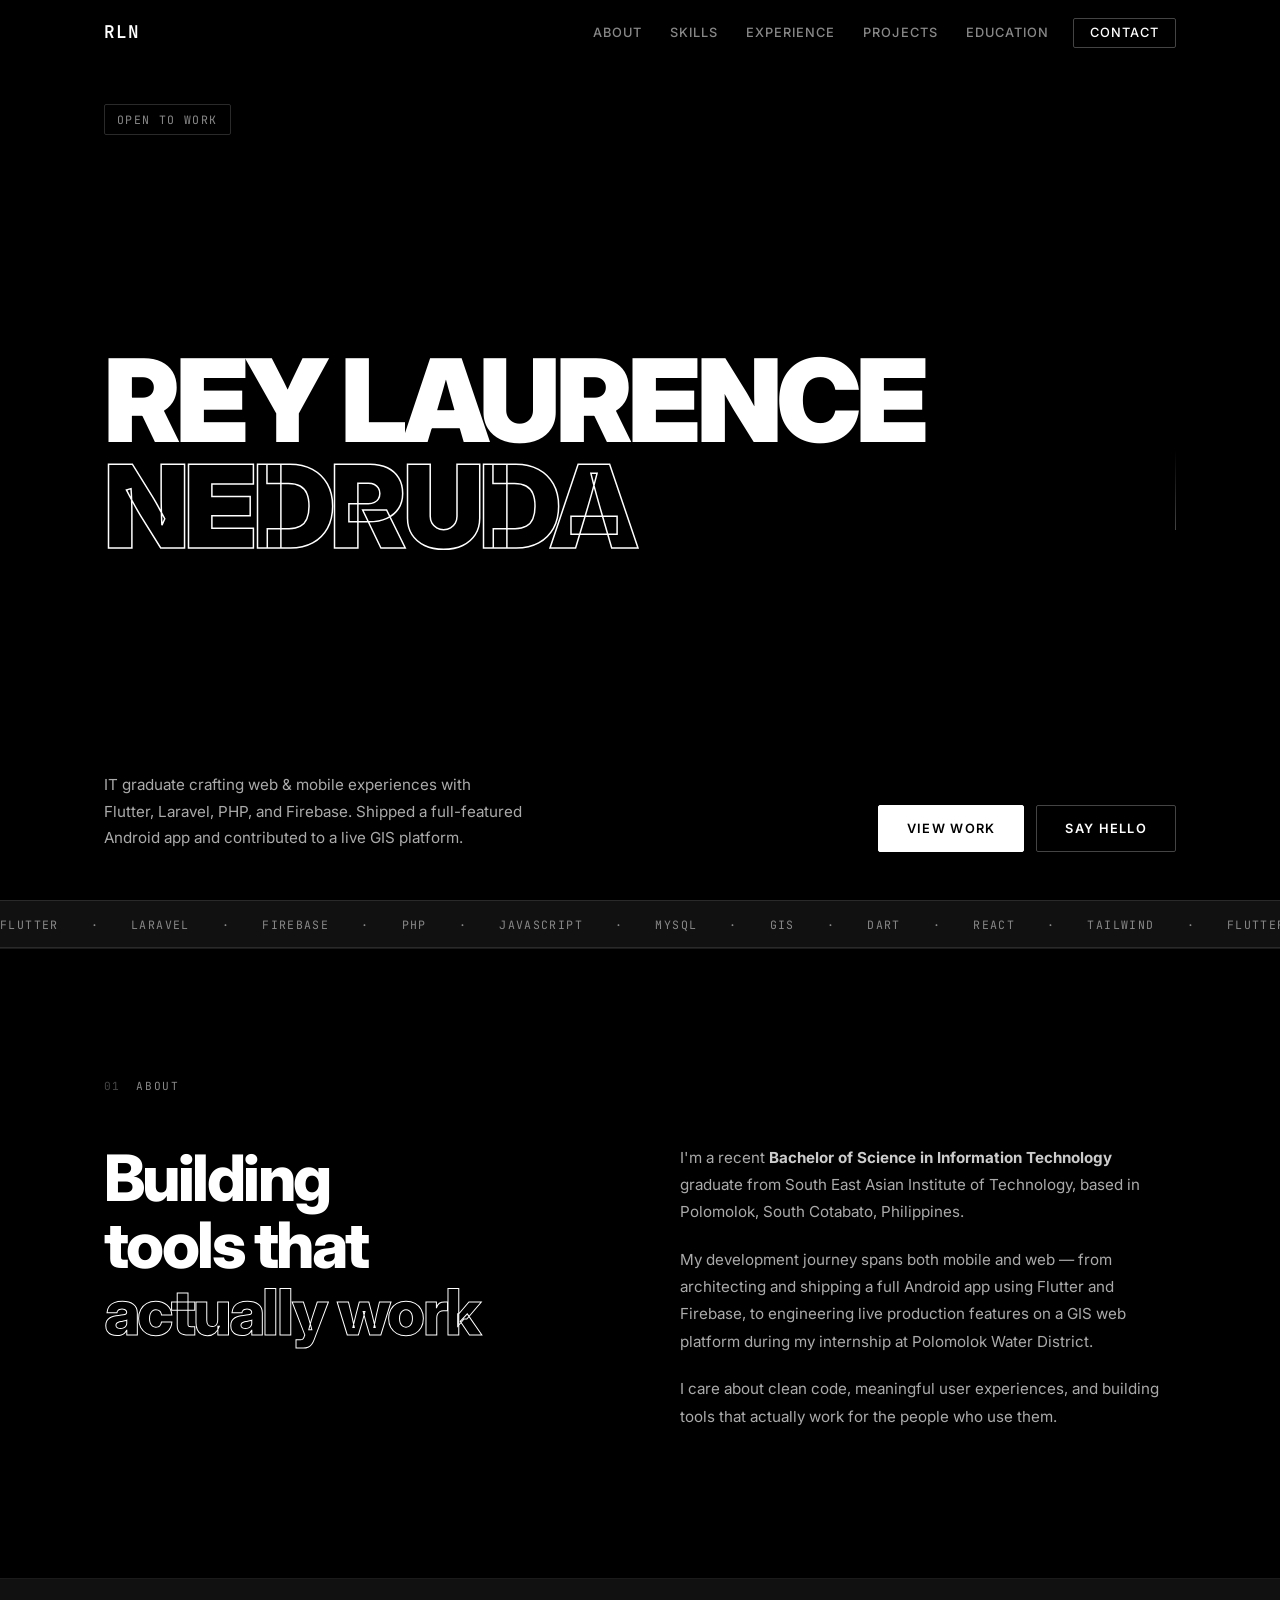
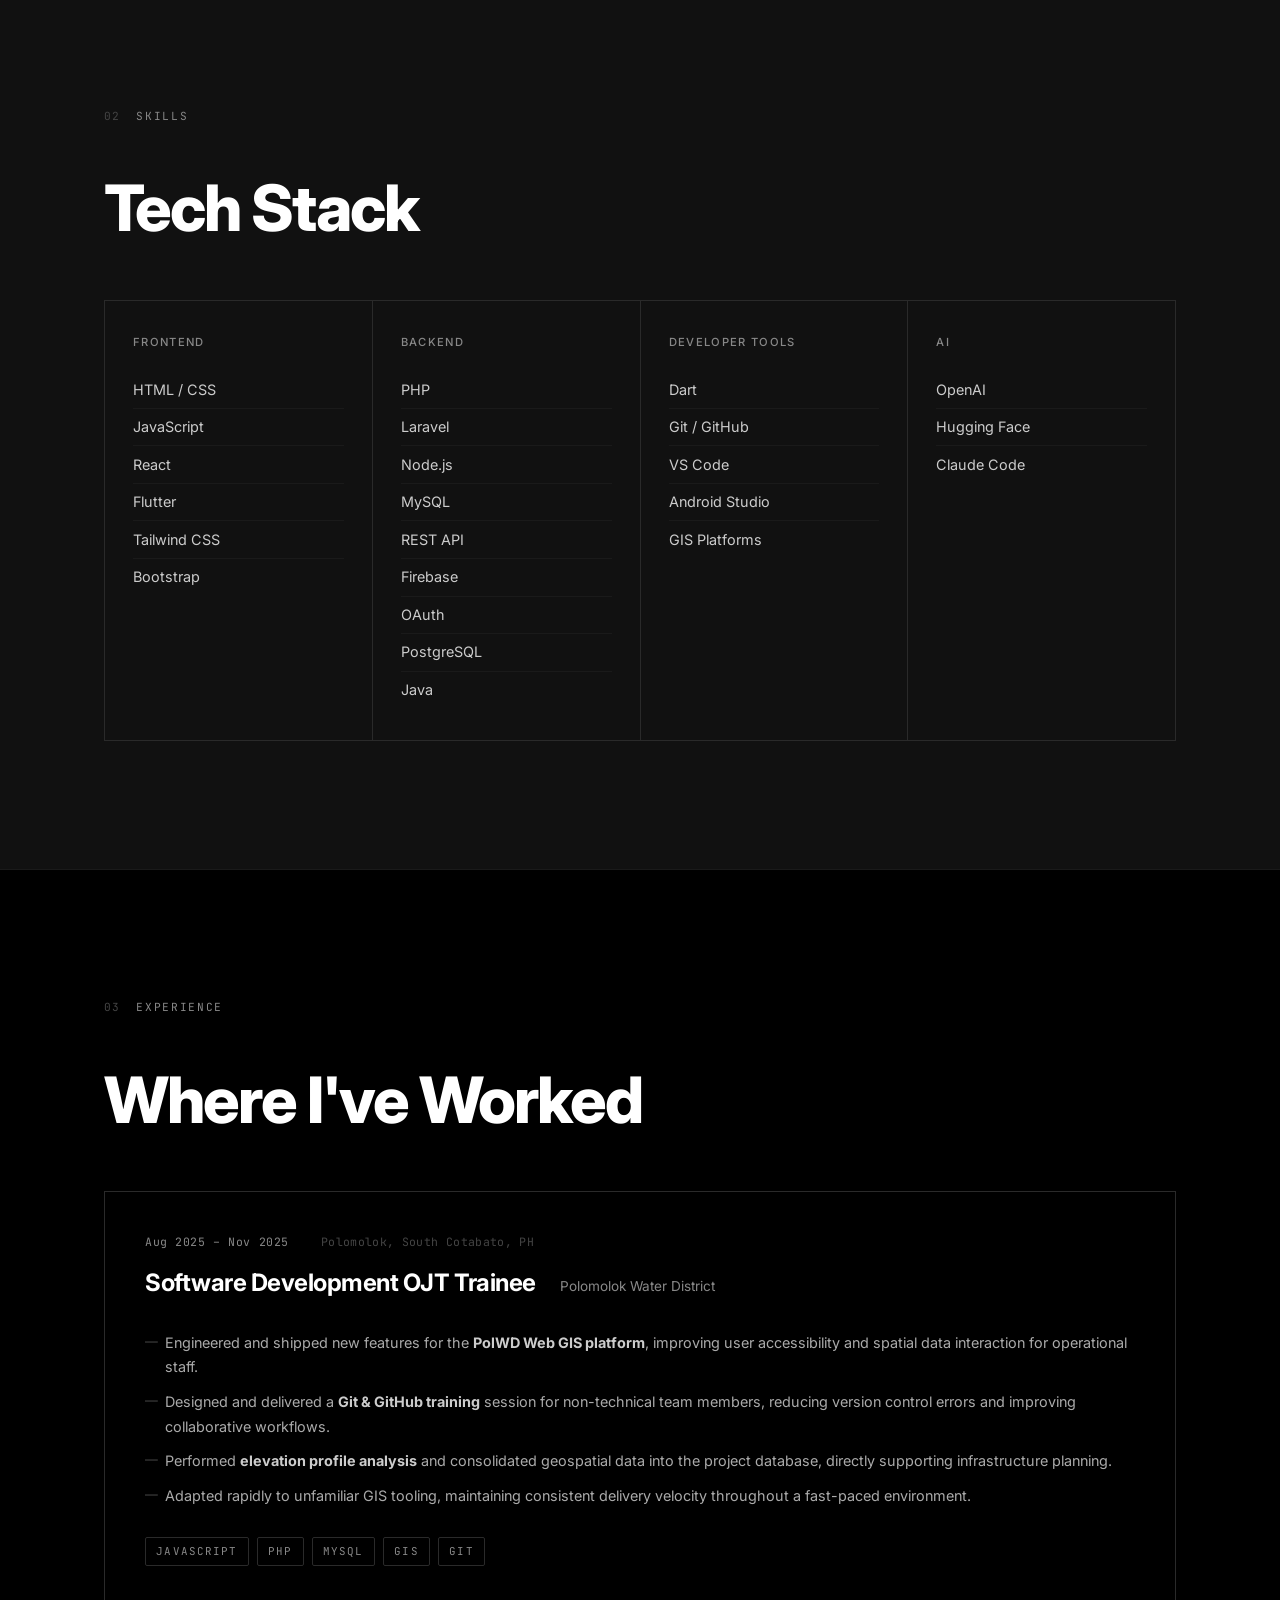
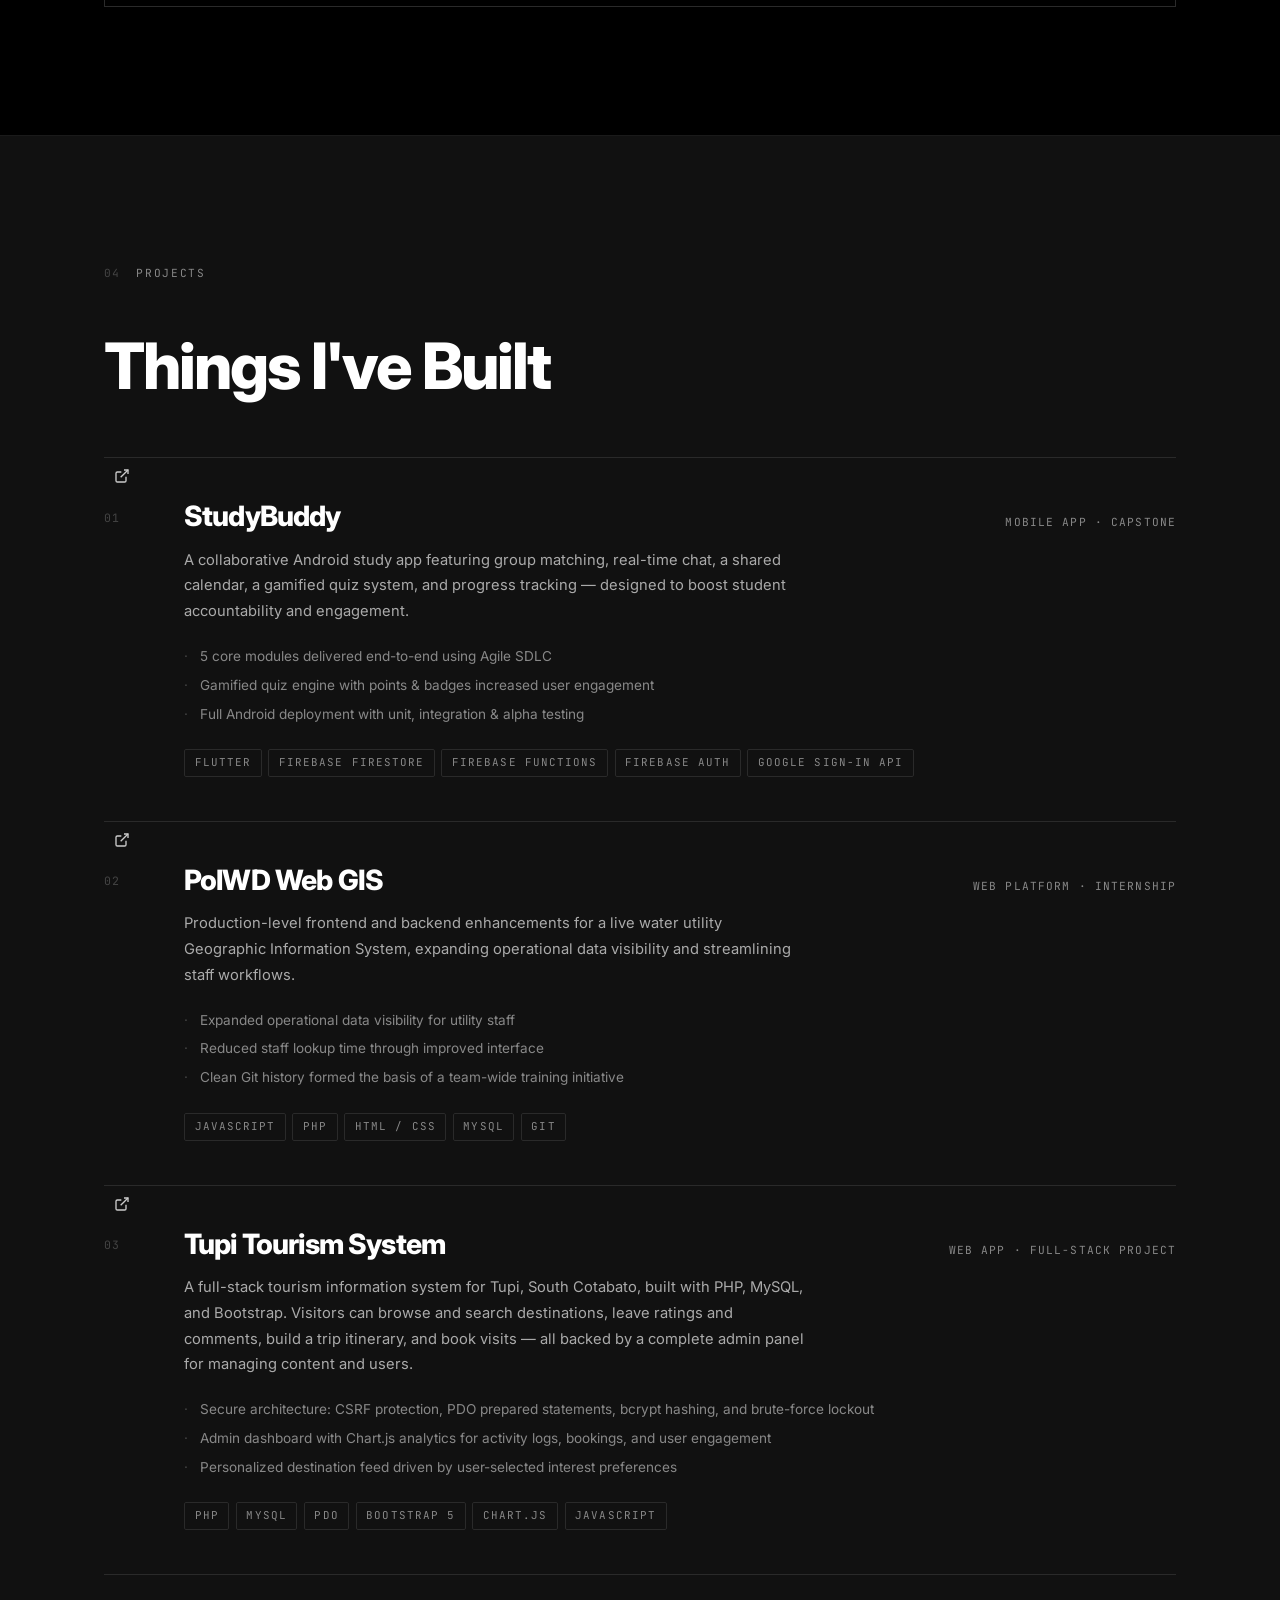
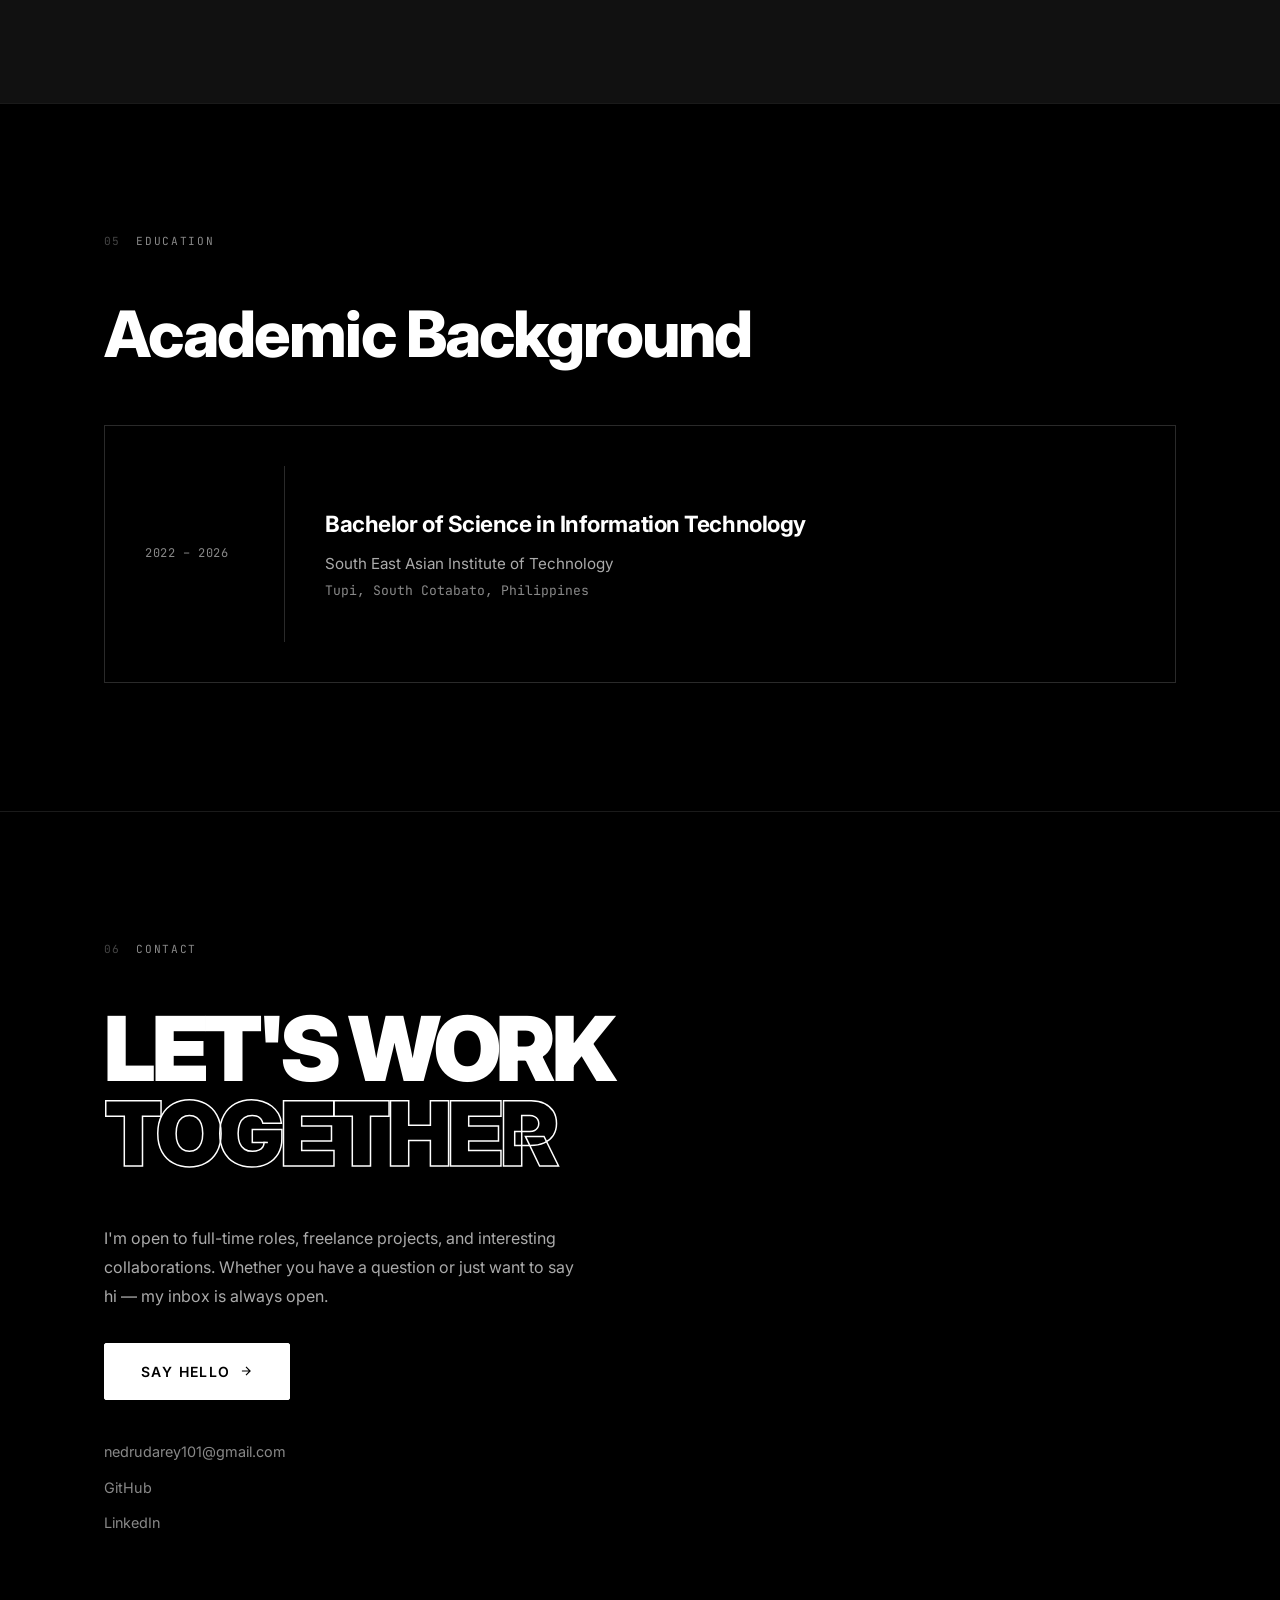
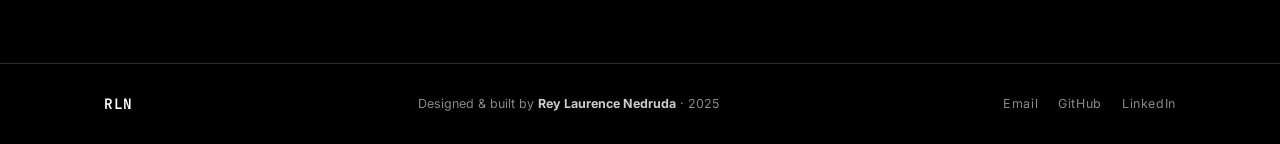
==== index.html @ 6e2044d3 "updatred" ====
<!DOCTYPE html>
<html lang="en">
<head>
    <meta charset="UTF-8" />
    <meta name="viewport" content="width=device-width, initial-scale=1.0" />
    <meta name="description" content="Rey Laurence Nedruda — IT Graduate & Full-Stack Developer specializing in Flutter, Laravel, PHP, and Firebase." />
    <title>Rey Laurence Nedruda | Developer Portfolio</title>
    <link rel="preconnect" href="https://fonts.googleapis.com" />
    <link rel="preconnect" href="https://fonts.gstatic.com" crossorigin />
    <link href="https://fonts.googleapis.com/css2?family=Inter:wght@300;400;500;600;700;800;900&family=JetBrains+Mono:wght@400;500&display=swap" rel="stylesheet" />
    <link rel="stylesheet" href="styles.css" />
</head>
<body>

<header class="nav" id="nav" role="banner">
    <nav class="nav__inner">
        <a href="#hero" class="nav__logo" aria-label="Home">RLN</a>

        <button class="nav__toggle" id="navToggle" aria-label="Toggle menu" aria-expanded="false" aria-controls="navMenu">
            <span></span><span></span>
        </button>

        <ul class="nav__menu" id="navMenu" role="list">
            <li><a href="#about"      class="nav__link" data-section="about">About</a></li>
            <li><a href="#skills"     class="nav__link" data-section="skills">Skills</a></li>
            <li><a href="#experience" class="nav__link" data-section="experience">Experience</a></li>
            <li><a href="#projects"   class="nav__link" data-section="projects">Projects</a></li>
            <li><a href="#education"  class="nav__link" data-section="education">Education</a></li>
            <li><a href="#contact"    class="nav__link nav__link--cta" data-section="contact">Contact</a></li>
        </ul>
    </nav>
</header>

<main>

    <!-- ── HERO ── -->
    <section id="hero" class="hero">
        <div class="hero__top">
            <span class="hero__tag">Open to Work</span>
        </div>

        <div class="hero__name-wrap">
            <h1 class="hero__name">
                <span class="hero__name-line">Rey Laurence</span>
                <span class="hero__name-line hero__name-line--outline">Nedruda</span>
            </h1>
        </div>

        <div class="hero__bottom">
            <p class="hero__bio">
                IT graduate crafting web &amp; mobile experiences with Flutter, Laravel, PHP, and Firebase.
                Shipped a full-featured Android app and contributed to a live GIS platform.
            </p>
            <div class="hero__actions">
                <a href="#projects" class="btn btn--fill">View Work</a>
                <a href="mailto:nedrudarey101@gmail.com" class="btn btn--outline">Say Hello</a>
            </div>
        </div>

        <div class="hero__scroll-bar" aria-hidden="true">
            <div class="hero__scroll-line"></div>
        </div>
    </section>

    <!-- ── MARQUEE ── -->
    <div class="marquee" aria-hidden="true">
        <div class="marquee__track">
            <span>Flutter</span><span>·</span>
            <span>Laravel</span><span>·</span>
            <span>Firebase</span><span>·</span>
            <span>PHP</span><span>·</span>
            <span>JavaScript</span><span>·</span>
            <span>MySQL</span><span>·</span>
            <span>GIS</span><span>·</span>
            <span>Dart</span><span>·</span>
            <span>React</span><span>·</span>
            <span>Tailwind</span><span>·</span>
            <span>Flutter</span><span>·</span>
            <span>Laravel</span><span>·</span>
            <span>Firebase</span><span>·</span>
            <span>PHP</span><span>·</span>
            <span>JavaScript</span><span>·</span>
            <span>MySQL</span><span>·</span>
            <span>GIS</span><span>·</span>
            <span>Dart</span><span>·</span>
            <span>React</span><span>·</span>
            <span>Tailwind</span><span>·</span>
        </div>
    </div>

    <!-- ── ABOUT ── -->
    <section id="about" class="section">
        <div class="section__inner">
            <div class="section__label-row">
                <span class="section__num">01</span>
                <span class="section__label">About</span>
            </div>
            <div class="about__grid">
                <h2 class="about__heading reveal">
                    Building<br />
                    tools that<br />
                    <em>actually work</em>
                </h2>
                <div class="about__body reveal">
                    <p>
                        I'm a recent <strong>Bachelor of Science in Information Technology</strong> graduate from South East Asian Institute of Technology, based in Polomolok, South Cotabato, Philippines.
                    </p>
                    <p>
                        My development journey spans both mobile and web — from architecting and shipping a full Android app using Flutter and Firebase, to engineering live production features on a GIS web platform during my internship at Polomolok Water District.
                    </p>
                    <p>
                        I care about clean code, meaningful user experiences, and building tools that actually work for the people who use them.
                    </p>

                </div>
            </div>
        </div>
    </section>

    <!-- ── SKILLS ── -->
    <section id="skills" class="section section--alt">
        <div class="section__inner">
            <div class="section__label-row">
                <span class="section__num">02</span>
                <span class="section__label">Skills</span>
            </div>

            <h2 class="section__title reveal">Tech Stack</h2>

            <div class="skills__grid">
                <div class="skill-col reveal">
                    <h3 class="skill-col__title">Frontend</h3>
                    <ul class="skill-col__list">
                        <li>HTML / CSS</li>
                        <li>JavaScript</li>
                        <li>React</li>
                        <li>Flutter</li>
                        <li>Tailwind CSS</li>
                        <li>Bootstrap</li>
                    </ul>
                </div>

                <div class="skill-col reveal">
                    <h3 class="skill-col__title">Backend</h3>
                    <ul class="skill-col__list">
                        <li>PHP</li>
                        <li>Laravel</li>
                        <li>Node.js</li>
                        <li>MySQL</li>
                        <li>REST API</li>
                        <li>Firebase</li>
                        <li>OAuth</li>
                        <li>PostgreSQL</li>
                        <li>Java</li>
                    </ul>
                </div>

                <div class="skill-col reveal">
                    <h3 class="skill-col__title">Developer Tools</h3>
                    <ul class="skill-col__list">
                        <li>Dart</li>
                        <li>Git / GitHub</li>
                        <li>VS Code</li>
                        <li>Android Studio</li>
                        <li>GIS Platforms</li>
                    </ul>
                </div>

                <div class="skill-col reveal">
                    <h3 class="skill-col__title">AI</h3>
                    <ul class="skill-col__list">

                        <li>OpenAI</li>
                        <li>Hugging Face</li>
                        <li>Claude Code</li>

                    </ul>
                </div>
            </div>
        </div>
    </section>

    <!-- ── EXPERIENCE ── -->
    <section id="experience" class="section">
        <div class="section__inner">
            <div class="section__label-row">
                <span class="section__num">03</span>
                <span class="section__label">Experience</span>
            </div>
            <h2 class="section__title reveal">Where I've Worked</h2>

            <div class="exp__item reveal">
                <div class="exp__header">
                    <div class="exp__meta">
                        <span class="exp__period">Aug 2025 – Nov 2025</span>
                        <span class="exp__location">Polomolok, South Cotabato, PH</span>
                    </div>
                    <div class="exp__title-row">
                        <h3 class="exp__role">Software Development OJT Trainee</h3>
                        <span class="exp__company">Polomolok Water District</span>
                    </div>
                </div>
                <ul class="exp__bullets">
                    <li>Engineered and shipped new features for the <strong>PolWD Web GIS platform</strong>, improving user accessibility and spatial data interaction for operational staff.</li>
                    <li>Designed and delivered a <strong>Git &amp; GitHub training</strong> session for non-technical team members, reducing version control errors and improving collaborative workflows.</li>
                    <li>Performed <strong>elevation profile analysis</strong> and consolidated geospatial data into the project database, directly supporting infrastructure planning.</li>
                    <li>Adapted rapidly to unfamiliar GIS tooling, maintaining consistent delivery velocity throughout a fast-paced environment.</li>
                </ul>
                <div class="exp__tags">
                    <span>JavaScript</span>
                    <span>PHP</span>
                    <span>MySQL</span>
                    <span>GIS</span>
                    <span>Git</span>
                </div>
            </div>
        </div>
    </section>

    <!-- ── PROJECTS ── -->
    <section id="projects" class="section section--alt">
        <div class="section__inner">
            <div class="section__label-row">
                <span class="section__num">04</span>
                <span class="section__label">Projects</span>
            </div>
            <h2 class="section__title reveal">Things I've Built</h2>

            <div class="projects__list">

                <article class="project reveal">
                    <a href="https://studybuddy-seait.netlify.app/" class="project-card__link" aria-label="Visit StudyBuddy" target="_blank" rel="noopener noreferrer">
                        <svg viewBox="0 0 24 24" fill="none" stroke="currentColor" stroke-width="2">
                            <path d="M18 13v6a2 2 0 0 1-2 2H5a2 2 0 0 1-2-2V8a2 2 0 0 1 2-2h6"/>
                            <path d="M15 3h6v6"/>
                            <path d="M10 14 21 3"/>
                        </svg>
                    </a>
                    <div class="project__num">01</div>
                    <div class="project__body">

                        <div class="project__header">
                            <h3 class="project__name">StudyBuddy</h3>
                            <span class="project__type">Mobile App · Capstone</span>

                        </div>

                        <p class="project__summary">
                            A collaborative Android study app featuring group matching, real-time chat, a shared calendar, a gamified quiz system, and progress tracking — designed to boost student accountability and engagement.
                        </p>
                        <ul class="project__outcomes">
                            <li>5 core modules delivered end-to-end using Agile SDLC</li>
                            <li>Gamified quiz engine with points &amp; badges increased user engagement</li>
                            <li>Full Android deployment with unit, integration &amp; alpha testing</li>
                        </ul>
                        <div class="project__tech">
                            <span>Flutter</span>
                            <span>Firebase Firestore</span>
                            <span>Firebase Functions</span>
                            <span>Firebase Auth</span>
                            <span>Google Sign-In API</span>
                        </div>
                    </div>
                </article>

                <article class="project reveal">
                    <a href="https://polwd-web-gis.page.gd/" class="project-card__link" aria-label="Visit StudyBuddy" target="_blank" rel="noopener noreferrer">
                        <svg viewBox="0 0 24 24" fill="none" stroke="currentColor" stroke-width="2">
                            <path d="M18 13v6a2 2 0 0 1-2 2H5a2 2 0 0 1-2-2V8a2 2 0 0 1 2-2h6"/>
                            <path d="M15 3h6v6"/>
                            <path d="M10 14 21 3"/>
                        </svg>
                    </a>
                    <div class="project__num">02</div>
                    <div class="project__body">
                        <div class="project__header">
                            <h3 class="project__name">PolWD Web GIS</h3>
                            <span class="project__type">Web Platform · Internship</span>
                        </div>
                        <p class="project__summary">
                            Production-level frontend and backend enhancements for a live water utility Geographic Information System, expanding operational data visibility and streamlining staff workflows.
                        </p>
                        <ul class="project__outcomes">
                            <li>Expanded operational data visibility for utility staff</li>
                            <li>Reduced staff lookup time through improved interface</li>
                            <li>Clean Git history formed the basis of a team-wide training initiative</li>
                        </ul>
                        <div class="project__tech">
                            <span>JavaScript</span>
                            <span>PHP</span>
                            <span>HTML / CSS</span>
                            <span>MySQL</span>
                            <span>Git</span>
                        </div>
                    </div>
                </article>
                <article class="project reveal">
                    <a href="https://tupitourism.rf.gd/tourism-system-main/index.php" class="project-card__link" aria-label="Visit Tupi Tourism System" target="_blank" rel="noopener noreferrer">
                        <svg viewBox="0 0 24 24" fill="none" stroke="currentColor" stroke-width="2">
                            <path d="M18 13v6a2 2 0 0 1-2 2H5a2 2 0 0 1-2-2V8a2 2 0 0 1 2-2h6"/>
                            <path d="M15 3h6v6"/>
                            <path d="M10 14 21 3"/>
                        </svg>
                    </a>
                    <div class="project__num">03</div>
                    <div class="project__body">
                        <div class="project__header">
                            <h3 class="project__name">Tupi Tourism System</h3>
                            <span class="project__type">Web App · Full-Stack Project</span>
                        </div>
                        <p class="project__summary">
                            A full-stack tourism information system for Tupi, South Cotabato, built with PHP, MySQL, and Bootstrap. Visitors can browse and search destinations, leave ratings and comments, build a trip itinerary, and book visits — all backed by a complete admin panel for managing content and users.
                        </p>
                        <ul class="project__outcomes">
                            <li>Secure architecture: CSRF protection, PDO prepared statements, bcrypt hashing, and brute-force lockout</li>
                            <li>Admin dashboard with Chart.js analytics for activity logs, bookings, and user engagement</li>
                            <li>Personalized destination feed driven by user-selected interest preferences</li>
                        </ul>
                        <div class="project__tech">
                            <span>PHP</span>
                            <span>MySQL</span>
                            <span>PDO</span>
                            <span>Bootstrap 5</span>
                            <span>Chart.js</span>
                            <span>JavaScript</span>
                        </div>
                    </div>
                </article>


            </div>

        </div>
    </section>

    <!-- ── EDUCATION ── -->
    <section id="education" class="section">
        <div class="section__inner">
            <div class="section__label-row">
                <span class="section__num">05</span>
                <span class="section__label">Education</span>
            </div>
            <h2 class="section__title reveal">Academic Background</h2>

            <div class="edu reveal">
                <div class="edu__period">2022 – 2026</div>
                <div class="edu__body">
                    <h3 class="edu__degree">Bachelor of Science in Information Technology</h3>
                    <p class="edu__school">South East Asian Institute of Technology</p>
                    <p class="edu__location">Tupi, South Cotabato, Philippines</p>
                </div>
            </div>
        </div>
    </section>

    <!-- ── CONTACT ── -->
    <section id="contact" class="section section--contact">
        <div class="section__inner">
            <div class="section__label-row">
                <span class="section__num">06</span>
                <span class="section__label">Contact</span>
            </div>
            <div class="contact">
                <h2 class="contact__heading reveal">
                    Let's Work<br />
                    <span class="contact__heading--outline">Together</span>
                </h2>
                <div class="contact__body reveal">
                    <p>I'm open to full-time roles, freelance projects, and interesting collaborations. Whether you have a question or just want to say hi — my inbox is always open.</p>
                    <a href="mailto:nedrudarey101@gmail.com" class="btn btn--fill btn--lg">
                        Say Hello
                        <svg viewBox="0 0 24 24" fill="none" stroke="currentColor" stroke-width="2" aria-hidden="true"><path d="M5 12h14M12 5l7 7-7 7"/></svg>
                    </a>
                    <div class="contact__links">
                        <a href="mailto:nedrudarey101@gmail.com" class="contact__link">
                            nedrudarey101@gmail.com
                        </a>

                        <a href="#" class="contact__link" target="_blank" rel="noopener">GitHub</a>
                        <a href="#" class="contact__link" target="_blank" rel="noopener">LinkedIn</a>
                    </div>
                </div>
            </div>
        </div>
    </section>

</main>

<footer class="footer">
    <div class="footer__inner">
        <span class="footer__logo">RLN</span>
        <p class="footer__copy">Designed &amp; built by <strong>Rey Laurence Nedruda</strong> · 2025</p>
        <div class="footer__socials">
            <a href="mailto:nedrudarey101@gmail.com" aria-label="Email">Email</a>
            <a href="#" target="_blank" rel="noopener" aria-label="GitHub">GitHub</a>
            <a href="#" target="_blank" rel="noopener" aria-label="LinkedIn">LinkedIn</a>
        </div>
    </div>
</footer>

<button class="back-top" id="backTop" aria-label="Back to top">
    <svg viewBox="0 0 24 24" fill="none" stroke="currentColor" stroke-width="2.5"><path d="M18 15l-6-6-6 6"/></svg>
</button>

<script src="script.js"></script>
</body>
</html>
---- styles.css ----
/* ============================================================
   RESET & BASE
   ============================================================ */
*, *::before, *::after {
    box-sizing: border-box;
    margin: 0;
    padding: 0;
}

html {
    scroll-behavior: smooth;
    font-size: 16px;
}

:root {
    --black:   #000000;
    --white:   #ffffff;
    --gray-1:  #111111;
    --gray-2:  #1a1a1a;
    --gray-3:  #2a2a2a;
    --gray-4:  #444444;
    --gray-5:  #888888;
    --gray-6:  #aaaaaa;
    --gray-7:  #cccccc;
    --accent:  #ffffff;

    --font-sans: 'Inter', -apple-system, BlinkMacSystemFont, sans-serif;
    --font-mono: 'JetBrains Mono', 'Fira Code', monospace;

    --nav-h: 64px;
    --max-w: 1200px;
    --pad-x: clamp(1.5rem, 5vw, 4rem);
    --section-y: clamp(5rem, 10vw, 9rem);
}

body {
    font-family: var(--font-sans);
    background: var(--black);
    color: var(--gray-7);
    line-height: 1.65;
    -webkit-font-smoothing: antialiased;
    overflow-x: hidden;
}

body.nav-open { overflow: hidden; }

::selection { background: var(--white); color: var(--black); }

a { color: inherit; text-decoration: none; }
ul { list-style: none; }
img, svg { display: block; }

:focus-visible {
    outline: 1px solid var(--white);
    outline-offset: 3px;
}

::-webkit-scrollbar { width: 4px; }
::-webkit-scrollbar-track { background: var(--black); }
::-webkit-scrollbar-thumb { background: var(--gray-3); }


/* ============================================================
   NAV
   ============================================================ */
.nav {
    position: fixed;
    top: 0; left: 0; right: 0;
    z-index: 1000;
    height: var(--nav-h);
    border-bottom: 1px solid transparent;
    transition: border-color 0.3s, background 0.3s;
}

.nav.scrolled {
    background: rgba(0,0,0,0.9);
    backdrop-filter: blur(12px);
    border-color: var(--gray-3);
}

.nav__inner {
    max-width: var(--max-w);
    margin: 0 auto;
    padding: 0 var(--pad-x);
    height: 100%;
    display: flex;
    align-items: center;
    justify-content: space-between;
}

.nav__logo {
    font-family: var(--font-mono);
    font-size: 1.1rem;
    font-weight: 600;
    color: var(--white);
    letter-spacing: 0.05em;
}

.nav__menu {
    display: flex;
    align-items: center;
    gap: 0.25rem;
}

.nav__link {
    font-size: 0.8rem;
    font-weight: 500;
    letter-spacing: 0.08em;
    text-transform: uppercase;
    color: var(--gray-5);
    padding: 0.4rem 0.75rem;
    border-radius: 2px;
    transition: color 0.2s;
}

.nav__link:hover,
.nav__link.active {
    color: var(--white);
}

.nav__link--cta {
    border: 1px solid var(--gray-4);
    color: var(--white);
    margin-left: 0.5rem;
    padding: 0.4rem 1rem;
    border-radius: 2px;
    transition: background 0.2s, border-color 0.2s;
}

.nav__link--cta:hover {
    background: var(--white);
    color: var(--black);
    border-color: var(--white);
}

.nav__toggle {
    display: none;
    flex-direction: column;
    gap: 5px;
    background: none;
    border: none;
    cursor: pointer;
    padding: 0.5rem;
}

.nav__toggle span {
    display: block;
    width: 22px;
    height: 1.5px;
    background: var(--white);
    transition: transform 0.3s, opacity 0.3s;
}

.nav__toggle.active span:nth-child(1) { transform: translateY(6.5px) rotate(45deg); }
.nav__toggle.active span:nth-child(2) { opacity: 0; transform: scaleX(0); }

@media (max-width: 768px) {
    .nav__toggle { display: flex; }

    .nav__menu {
        position: fixed;
        inset: 0;
        background: var(--black);
        flex-direction: column;
        justify-content: center;
        gap: 1.5rem;
        opacity: 0;
        pointer-events: none;
        transition: opacity 0.3s;
    }

    .nav__menu.open {
        opacity: 1;
        pointer-events: all;
    }

    .nav__link {
        font-size: 1.5rem;
        letter-spacing: 0.05em;
    }

    .nav__link--cta { margin: 0; }
}


/* ============================================================
   BUTTONS
   ============================================================ */
.btn {
    display: inline-flex;
    align-items: center;
    gap: 0.5rem;
    font-size: 0.8rem;
    font-weight: 600;
    letter-spacing: 0.1em;
    text-transform: uppercase;
    padding: 0.75rem 1.75rem;
    border-radius: 2px;
    border: 1px solid transparent;
    cursor: pointer;
    transition: all 0.2s;
}

.btn svg { width: 14px; height: 14px; transition: transform 0.2s; }
.btn:hover svg { transform: translateX(4px); }

.btn--fill {
    background: var(--white);
    color: var(--black);
    border-color: var(--white);
}

.btn--fill:hover {
    background: transparent;
    color: var(--white);
}

.btn--outline {
    background: transparent;
    color: var(--white);
    border-color: var(--gray-4);
}

.btn--outline:hover {
    border-color: var(--white);
}

.btn--lg {
    font-size: 0.875rem;
    padding: 1rem 2.25rem;
}


/* ============================================================
   HERO
   ============================================================ */
.hero {
    min-height: 100vh;
    padding-top: var(--nav-h);
    display: flex;
    flex-direction: column;
    justify-content: space-between;
    padding-left: var(--pad-x);
    padding-right: var(--pad-x);
    padding-bottom: 3rem;
    max-width: var(--max-w);
    margin: 0 auto;
    width: 100%;
    position: relative;
}

.hero__top {
    display: flex;
    gap: 1rem;
    padding-top: 2.5rem;
    animation: fadeUp 0.8s ease 0.1s both;
}

.hero__tag {
    font-family: var(--font-mono);
    font-size: 0.72rem;
    letter-spacing: 0.12em;
    text-transform: uppercase;
    color: var(--gray-5);
    border: 1px solid var(--gray-3);
    padding: 0.3rem 0.75rem;
    border-radius: 2px;
}

.hero__name-wrap {
    flex: 1;
    display: flex;
    align-items: center;
    animation: fadeUp 0.8s ease 0.25s both;
}

.hero__name {
    font-size: clamp(3.5rem, 9vw, 8.5rem);
    font-weight: 900;
    line-height: 0.92;
    letter-spacing: -0.04em;
    color: var(--white);
    text-transform: uppercase;
}

.hero__name-line {
    display: block;
}

.hero__name-line--outline {
    -webkit-text-stroke: 1.5px var(--white);
    color: transparent;
}

.hero__bottom {
    display: flex;
    align-items: flex-end;
    justify-content: space-between;
    gap: 3rem;
    animation: fadeUp 0.8s ease 0.45s both;
}

.hero__bio {
    max-width: 420px;
    font-size: 0.95rem;
    line-height: 1.75;
    color: var(--gray-6);
}

.hero__actions {
    display: flex;
    gap: 0.75rem;
    flex-shrink: 0;
}

.hero__scroll-bar {
    position: absolute;
    right: var(--pad-x);
    top: 50%;
    transform: translateY(-50%);
    display: flex;
    flex-direction: column;
    align-items: center;
    gap: 0.5rem;
    animation: fadeUp 1s ease 0.8s both;
}

.hero__scroll-line {
    width: 1px;
    height: 80px;
    background: linear-gradient(to bottom, transparent, var(--gray-4));
    animation: scrollPulse 2.5s ease-in-out infinite;
}

@media (max-width: 640px) {
    .hero__bottom {
        flex-direction: column;
        align-items: flex-start;
    }

    .hero__scroll-bar { display: none; }
}


/* ============================================================
   MARQUEE
   ============================================================ */
.marquee {
    border-top: 1px solid var(--gray-3);
    border-bottom: 1px solid var(--gray-3);
    overflow: hidden;
    padding: 0.85rem 0;
    background: var(--gray-1);
}

.marquee__track {
    display: flex;
    gap: 2rem;
    width: max-content;
    animation: marqueeScroll 28s linear infinite;
}

.marquee__track span {
    font-family: var(--font-mono);
    font-size: 0.72rem;
    letter-spacing: 0.12em;
    text-transform: uppercase;
    color: var(--gray-5);
    white-space: nowrap;
}


/* ============================================================
   SECTION BASE
   ============================================================ */
.section {
    padding: var(--section-y) 0;
    border-top: 1px solid var(--gray-2);
}

.section--alt {
    background: var(--gray-1);
}

.section--contact {
    background: var(--black);
}

.section__inner {
    max-width: var(--max-w);
    margin: 0 auto;
    padding: 0 var(--pad-x);
}

.section__label-row {
    display: flex;
    align-items: center;
    gap: 1rem;
    margin-bottom: 3rem;
}

.section__num {
    font-family: var(--font-mono);
    font-size: 0.7rem;
    color: var(--gray-4);
    letter-spacing: 0.1em;
}

.section__label {
    font-family: var(--font-mono);
    font-size: 0.7rem;
    text-transform: uppercase;
    letter-spacing: 0.15em;
    color: var(--gray-5);
}

.section__title {
    font-size: clamp(2.2rem, 5vw, 4rem);
    font-weight: 800;
    color: var(--white);
    letter-spacing: -0.03em;
    line-height: 1.1;
    margin-bottom: 3.5rem;
}


/* ============================================================
   REVEAL ANIMATION
   ============================================================ */
.reveal {
    opacity: 0;
    transform: translateY(28px);
    transition: opacity 0.7s cubic-bezier(0.4,0,0.2,1),
    transform 0.7s cubic-bezier(0.4,0,0.2,1);
}

.reveal.revealed {
    opacity: 1;
    transform: translateY(0);
}

.reveal:nth-child(2) { transition-delay: 0.1s; }
.reveal:nth-child(3) { transition-delay: 0.2s; }
.reveal:nth-child(4) { transition-delay: 0.3s; }


/* ============================================================
   ABOUT
   ============================================================ */
.about__grid {
    display: grid;
    grid-template-columns: 1fr 1fr;
    gap: 5rem;
    align-items: start;
}

@media (max-width: 768px) {
    .about__grid {
        grid-template-columns: 1fr;
        gap: 2.5rem;
    }
}

.about__heading {
    font-size: clamp(2.5rem, 5vw, 4.5rem);
    font-weight: 800;
    color: var(--white);
    line-height: 1.05;
    letter-spacing: -0.04em;
}

.about__heading em {
    font-style: normal;
    -webkit-text-stroke: 1px var(--white);
    color: transparent;
}

.about__body p {
    font-size: 0.95rem;
    color: var(--gray-6);
    line-height: 1.8;
    margin-bottom: 1.25rem;
}

.about__body strong { color: var(--gray-7); }

.about__stats {
    display: grid;
    grid-template-columns: 1fr 1fr;
    gap: 0;
    margin-top: 2.5rem;
    border-top: 1px solid var(--gray-3);
    border-left: 1px solid var(--gray-3);
}

.about__stat {
    padding: 1.5rem;
    border-right: 1px solid var(--gray-3);
    border-bottom: 1px solid var(--gray-3);
}

.about__stat-num {
    display: block;
    font-size: 2.5rem;
    font-weight: 800;
    color: var(--white);
    line-height: 1;
    margin-bottom: 0.35rem;
    font-variant-numeric: tabular-nums;
}

.about__stat-label {
    font-size: 0.72rem;
    color: var(--gray-5);
    letter-spacing: 0.08em;
    text-transform: uppercase;
}


/* ============================================================
   SKILLS
   ============================================================ */
.skills__grid {
    display: grid;
    grid-template-columns: repeat(4, 1fr);
    gap: 0;
    border-top: 1px solid var(--gray-3);
    border-left: 1px solid var(--gray-3);
}

@media (max-width: 900px) {
    .skills__grid { grid-template-columns: repeat(2, 1fr); }
}

@media (max-width: 480px) {
    .skills__grid { grid-template-columns: 1fr; }
}

.skill-col {
    padding: 2rem 1.75rem;
    border-right: 1px solid var(--gray-3);
    border-bottom: 1px solid var(--gray-3);
}

.skill-col__title {
    font-size: 0.7rem;
    letter-spacing: 0.12em;
    text-transform: uppercase;
    color: var(--gray-5);
    margin-bottom: 1.25rem;
    font-weight: 500;
}

.skill-col__list li {
    font-size: 0.9rem;
    color: var(--gray-7);
    padding: 0.4rem 0;
    border-bottom: 1px solid var(--gray-2);
    transition: color 0.15s, padding-left 0.2s;
    cursor: default;
}

.skill-col__list li:last-child { border-bottom: none; }

.skill-col__list li:hover {
    color: var(--white);
    padding-left: 0.5rem;
}


/* ============================================================
   EXPERIENCE
   ============================================================ */
.exp__item {
    border: 1px solid var(--gray-3);
    padding: 2.5rem;
    transition: border-color 0.2s;
}

.exp__item:hover { border-color: var(--gray-5); }

.exp__header {
    margin-bottom: 1.75rem;
}

.exp__meta {
    display: flex;
    gap: 2rem;
    margin-bottom: 0.75rem;
}

.exp__period {
    font-family: var(--font-mono);
    font-size: 0.72rem;
    color: var(--gray-5);
    letter-spacing: 0.05em;
}

.exp__location {
    font-family: var(--font-mono);
    font-size: 0.72rem;
    color: var(--gray-4);
    letter-spacing: 0.03em;
}

.exp__title-row {
    display: flex;
    align-items: baseline;
    gap: 1.5rem;
    flex-wrap: wrap;
}

.exp__role {
    font-size: 1.5rem;
    font-weight: 700;
    color: var(--white);
    letter-spacing: -0.02em;
}

.exp__company {
    font-size: 0.85rem;
    color: var(--gray-5);
}

.exp__bullets {
    list-style: none;
    display: flex;
    flex-direction: column;
    gap: 0.65rem;
    margin-bottom: 1.75rem;
}

.exp__bullets li {
    position: relative;
    padding-left: 1.25rem;
    font-size: 0.9rem;
    color: var(--gray-6);
    line-height: 1.7;
}

.exp__bullets li::before {
    content: '—';
    position: absolute;
    left: 0;
    color: var(--gray-4);
    font-size: 0.8rem;
}

.exp__bullets strong { color: var(--gray-7); }

.exp__tags {
    display: flex;
    flex-wrap: wrap;
    gap: 0.5rem;
}

.exp__tags span {
    font-family: var(--font-mono);
    font-size: 0.68rem;
    letter-spacing: 0.1em;
    text-transform: uppercase;
    color: var(--gray-5);
    border: 1px solid var(--gray-3);
    padding: 0.3rem 0.65rem;
    border-radius: 2px;
}


/* ============================================================
   PROJECTS
   ============================================================ */
.projects__list {
    display: flex;
    flex-direction: column;
    gap: 0;
    border-top: 1px solid var(--gray-3);
}

.project {
    display: grid;
    grid-template-columns: 80px 1fr;
    gap: 0;
    padding: 2.75rem 0;
    border-bottom: 1px solid var(--gray-3);
    transition: background 0.2s;
}

.project:hover {
    background: var(--gray-2);
    padding-left: 1rem;
    padding-right: 1rem;
    margin-left: -1rem;
    margin-right: -1rem;
}

.project__num {
    font-family: var(--font-mono);
    font-size: 0.72rem;
    color: var(--gray-4);
    letter-spacing: 0.08em;
    padding-top: 0.35rem;
}

.project__header {
    display: flex;
    align-items: baseline;
    justify-content: space-between;
    gap: 1rem;
    margin-bottom: 1rem;
    flex-wrap: wrap;
}

.project__name {
    font-size: 1.75rem;
    font-weight: 800;
    color: var(--white);
    letter-spacing: -0.03em;
    line-height: 1;
}

.project__type {
    font-family: var(--font-mono);
    font-size: 0.7rem;
    letter-spacing: 0.1em;
    color: var(--gray-5);
    text-transform: uppercase;
}

.project__summary {
    font-size: 0.92rem;
    color: var(--gray-6);
    line-height: 1.75;
    margin-bottom: 1.25rem;
    max-width: 620px;
}

.project__outcomes {
    list-style: none;
    display: flex;
    flex-direction: column;
    gap: 0.4rem;
    margin-bottom: 1.5rem;
}

.project__outcomes li {
    font-size: 0.85rem;
    color: var(--gray-5);
    padding-left: 1rem;
    position: relative;
}

.project__outcomes li::before {
    content: '·';
    position: absolute;
    left: 0;
    color: var(--gray-4);
}

.project__tech {
    display: flex;
    flex-wrap: wrap;
    gap: 0.4rem;
}
.project-card__link {
    position: absolute;
    top: var(--space-8);
    right: var(--space-8);
    z-index: 2;
    display: flex;
    align-items: center;
    justify-content: center;
    width: 36px;
    height: 36px;
    border-radius: var(--radius-full);
    border: 1px solid var(--color-border);
    color: var(--color-text-secondary);
    transition: all var(--transition-base);
}

.project-card__link svg {
    width: 16px;
    height: 16px;
}

.project-card__link:hover {
    border-color: var(--color-accent);
    color: var(--color-accent);
    background: var(--color-accent-dim);
    transform: translateY(-2px) translateX(2px);
}
.project__tech span {
    font-family: var(--font-mono);
    font-size: 0.68rem;
    letter-spacing: 0.1em;
    text-transform: uppercase;
    color: var(--gray-5);
    border: 1px solid var(--gray-3);
    padding: 0.25rem 0.6rem;
    border-radius: 2px;
}

@media (max-width: 600px) {
    .project {
        grid-template-columns: 1fr;
        gap: 0.5rem;
    }
}


/* ============================================================
   EDUCATION
   ============================================================ */
.edu {
    display: grid;
    grid-template-columns: 180px 1fr;
    gap: 0;
    padding: 2.5rem 0;
    border: 1px solid var(--gray-3);
}

.edu__period {
    font-family: var(--font-mono);
    font-size: 0.75rem;
    color: var(--gray-5);
    letter-spacing: 0.05em;
    padding: 2.5rem 2rem 2.5rem 2.5rem;
    border-right: 1px solid var(--gray-3);
    display: flex;
    align-items: center;
}

.edu__body {
    padding: 2.5rem;
}

.edu__degree {
    font-size: 1.4rem;
    font-weight: 700;
    color: var(--white);
    letter-spacing: -0.02em;
    margin-bottom: 0.5rem;
}

.edu__school {
    font-size: 0.95rem;
    color: var(--gray-6);
    margin-bottom: 0.25rem;
}

.edu__location {
    font-size: 0.82rem;
    color: var(--gray-5);
    font-family: var(--font-mono);
}

@media (max-width: 600px) {
    .edu { grid-template-columns: 1fr; }
    .edu__period {
        padding: 1.5rem;
        border-right: none;
        border-bottom: 1px solid var(--gray-3);
    }
    .edu__body { padding: 1.5rem; }
}


/* ============================================================
   CONTACT
   ============================================================ */
.contact__heading {
    font-size: clamp(3rem, 7vw, 7rem);
    font-weight: 900;
    color: var(--white);
    letter-spacing: -0.05em;
    line-height: 0.95;
    margin-bottom: 3rem;
    text-transform: uppercase;
}

.contact__heading--outline {
    -webkit-text-stroke: 1.5px var(--white);
    color: transparent;
}

.contact__body p {
    font-size: 1rem;
    color: var(--gray-6);
    line-height: 1.8;
    max-width: 480px;
    margin-bottom: 2rem;
}

.contact__links {
    display: flex;
    flex-direction: column;
    gap: 0.75rem;
    margin-top: 2.5rem;
}

.contact__link {
    font-size: 0.9rem;
    color: var(--gray-5);
    transition: color 0.15s, padding-left 0.2s;
    display: inline-block;
}

.contact__link:hover {
    color: var(--white);
    padding-left: 0.5rem;
}


/* ============================================================
   FOOTER
   ============================================================ */
.footer {
    border-top: 1px solid var(--gray-3);
    padding: 1.75rem 0;
}

.footer__inner {
    max-width: var(--max-w);
    margin: 0 auto;
    padding: 0 var(--pad-x);
    display: flex;
    align-items: center;
    justify-content: space-between;
    flex-wrap: wrap;
    gap: 1rem;
}

.footer__logo {
    font-family: var(--font-mono);
    font-size: 0.9rem;
    font-weight: 600;
    color: var(--white);
    letter-spacing: 0.05em;
}

.footer__copy {
    font-size: 0.78rem;
    color: var(--gray-5);
}

.footer__copy strong { color: var(--gray-7); }

.footer__socials {
    display: flex;
    gap: 1.25rem;
}

.footer__socials a {
    font-size: 0.78rem;
    color: var(--gray-5);
    letter-spacing: 0.05em;
    transition: color 0.15s;
}

.footer__socials a:hover { color: var(--white); }


/* ============================================================
   BACK TO TOP
   ============================================================ */
.back-top {
    position: fixed;
    bottom: 2rem;
    right: 2rem;
    width: 42px;
    height: 42px;
    background: var(--gray-2);
    border: 1px solid var(--gray-3);
    color: var(--gray-6);
    cursor: pointer;
    display: flex;
    align-items: center;
    justify-content: center;
    opacity: 0;
    pointer-events: none;
    transform: translateY(10px);
    transition: all 0.25s;
    z-index: 500;
    border-radius: 2px;
}

.back-top svg { width: 16px; height: 16px; }

.back-top.visible {
    opacity: 1;
    pointer-events: all;
    transform: translateY(0);
}

.back-top:hover {
    background: var(--white);
    color: var(--black);
    border-color: var(--white);
}


/* ============================================================
   KEYFRAMES
   ============================================================ */
@keyframes fadeUp {
    from { opacity: 0; transform: translateY(20px); }
    to   { opacity: 1; transform: translateY(0); }
}

@keyframes marqueeScroll {
    from { transform: translateX(0); }
    to   { transform: translateX(-50%); }
}

@keyframes scrollPulse {
    0%, 100% { opacity: 0.3; transform: scaleY(1); }
    50%       { opacity: 1;   transform: scaleY(1.15); }
}


/* ============================================================
   REDUCED MOTION
   ============================================================ */
@media (prefers-reduced-motion: reduce) {
    *, *::before, *::after {
        animation-duration: 0.01ms !important;
        transition-duration: 0.01ms !important;
    }
    html { scroll-behavior: auto; }
    .reveal { opacity: 1; transform: none; }
}
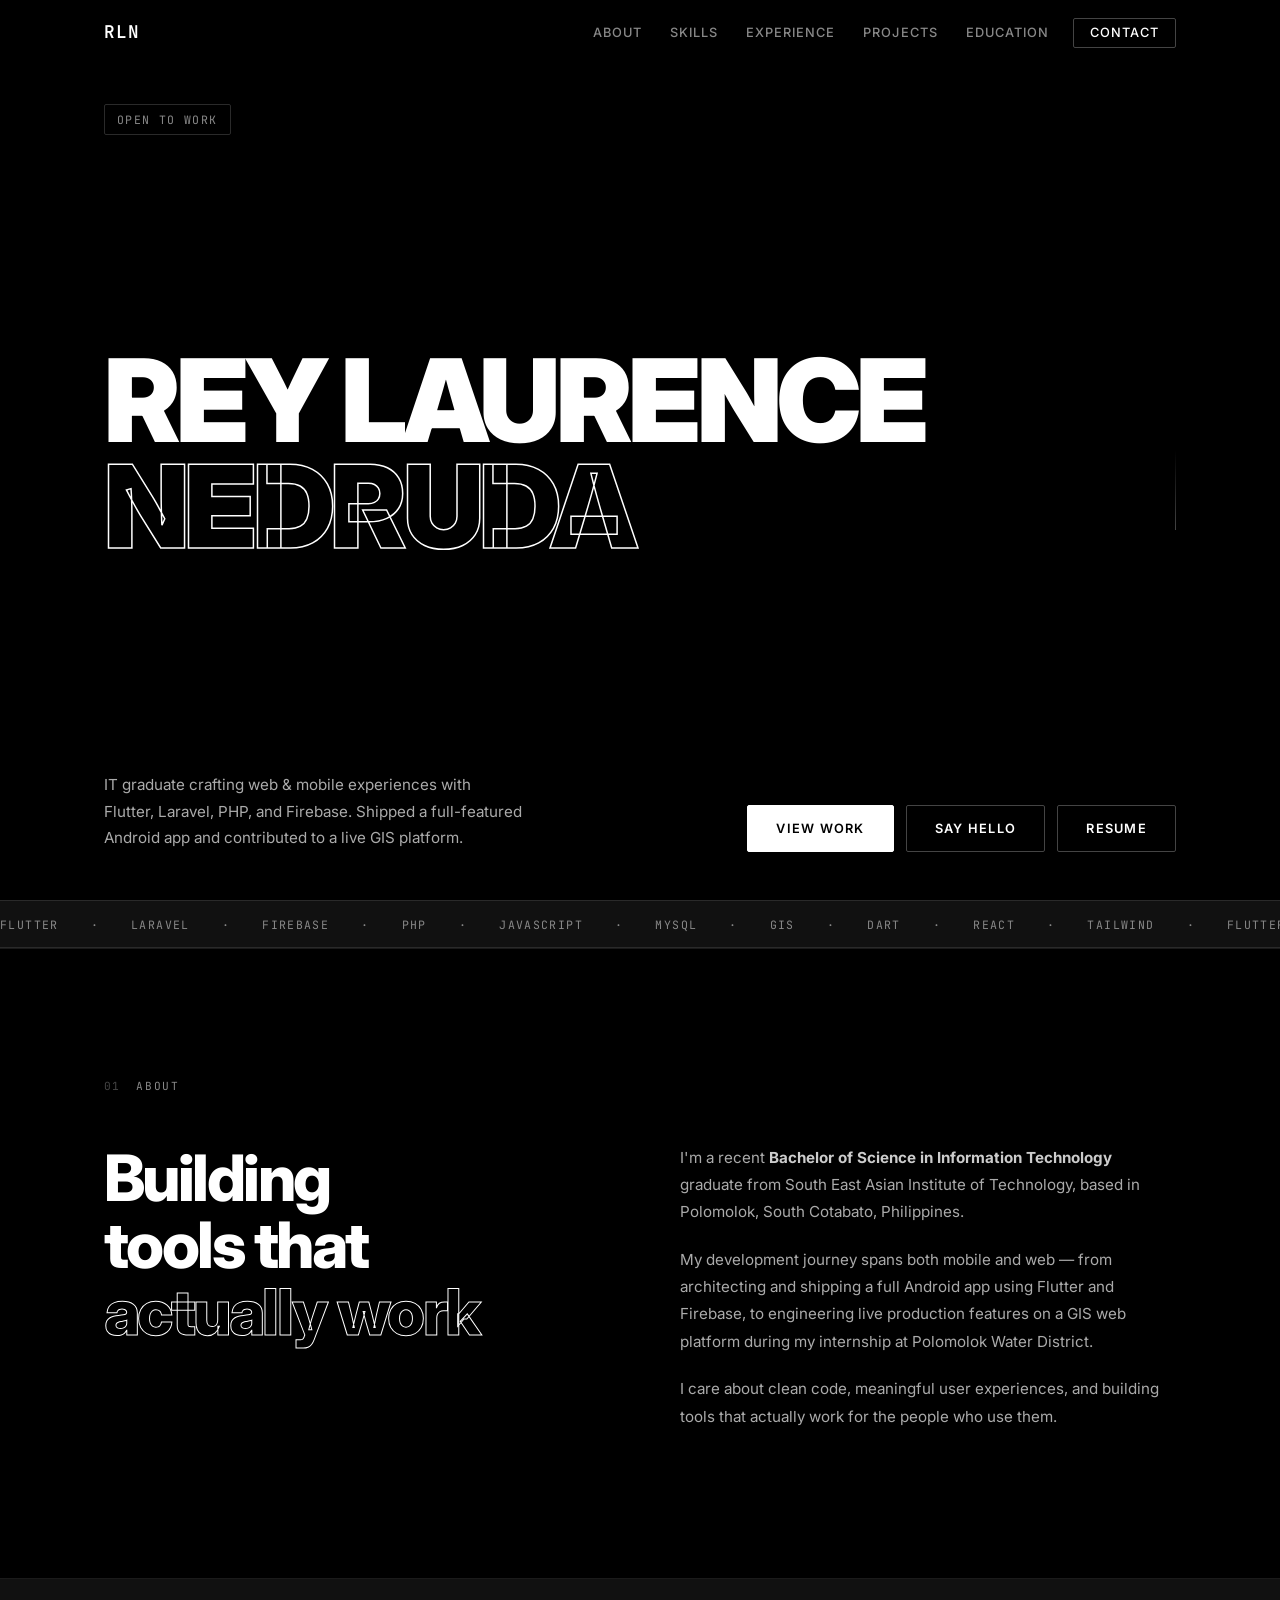
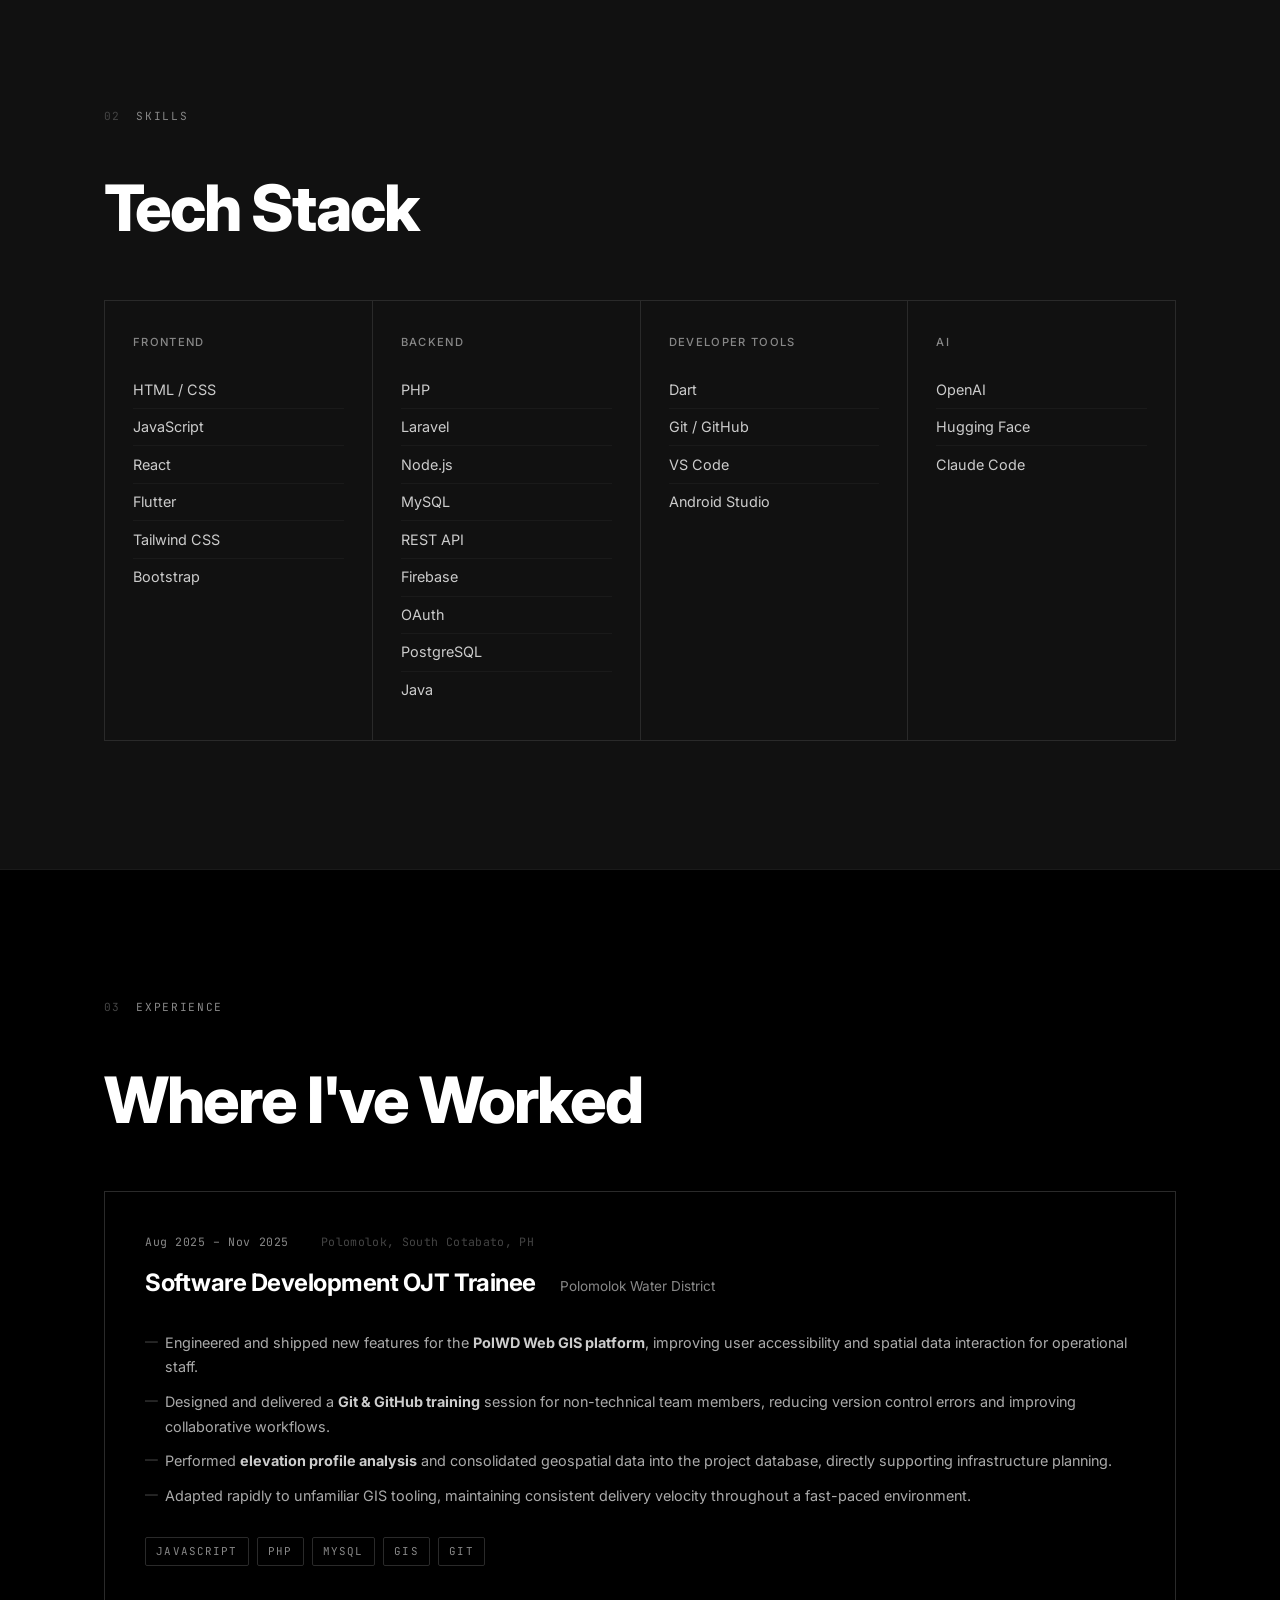
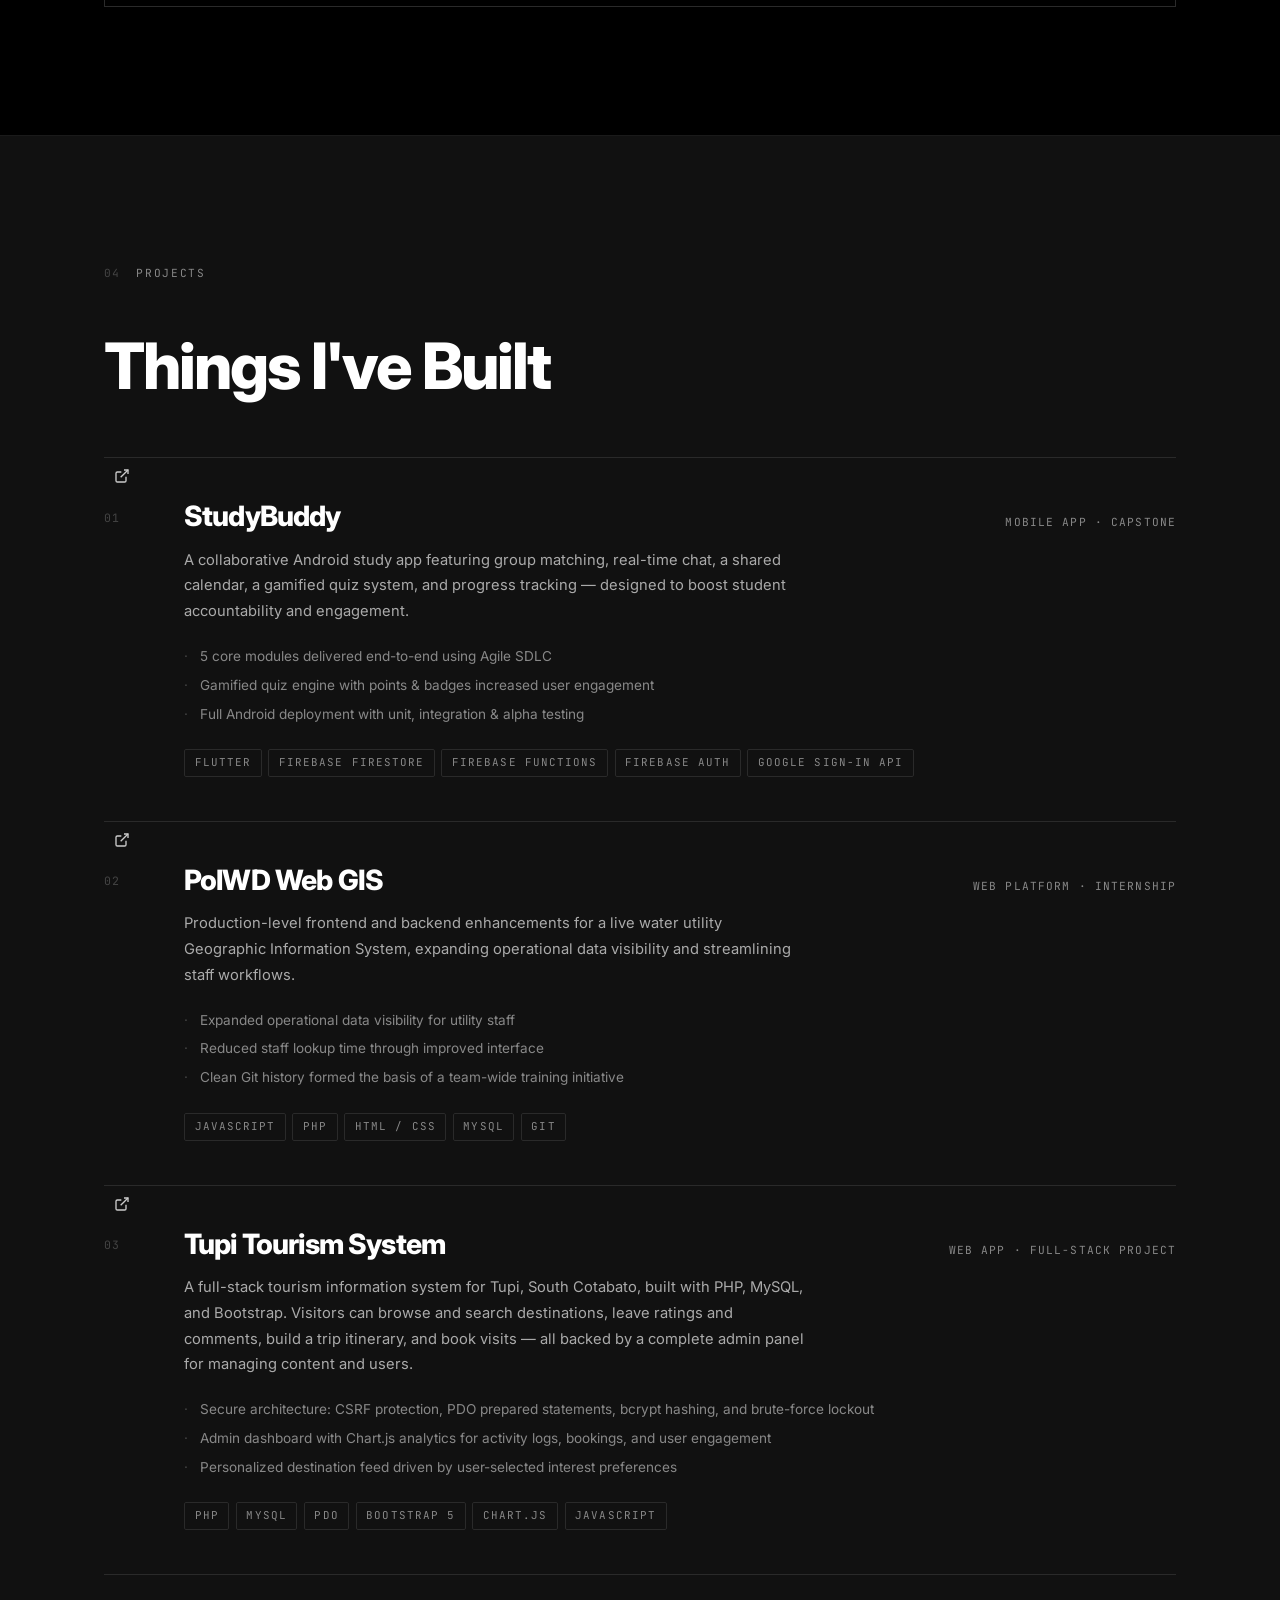
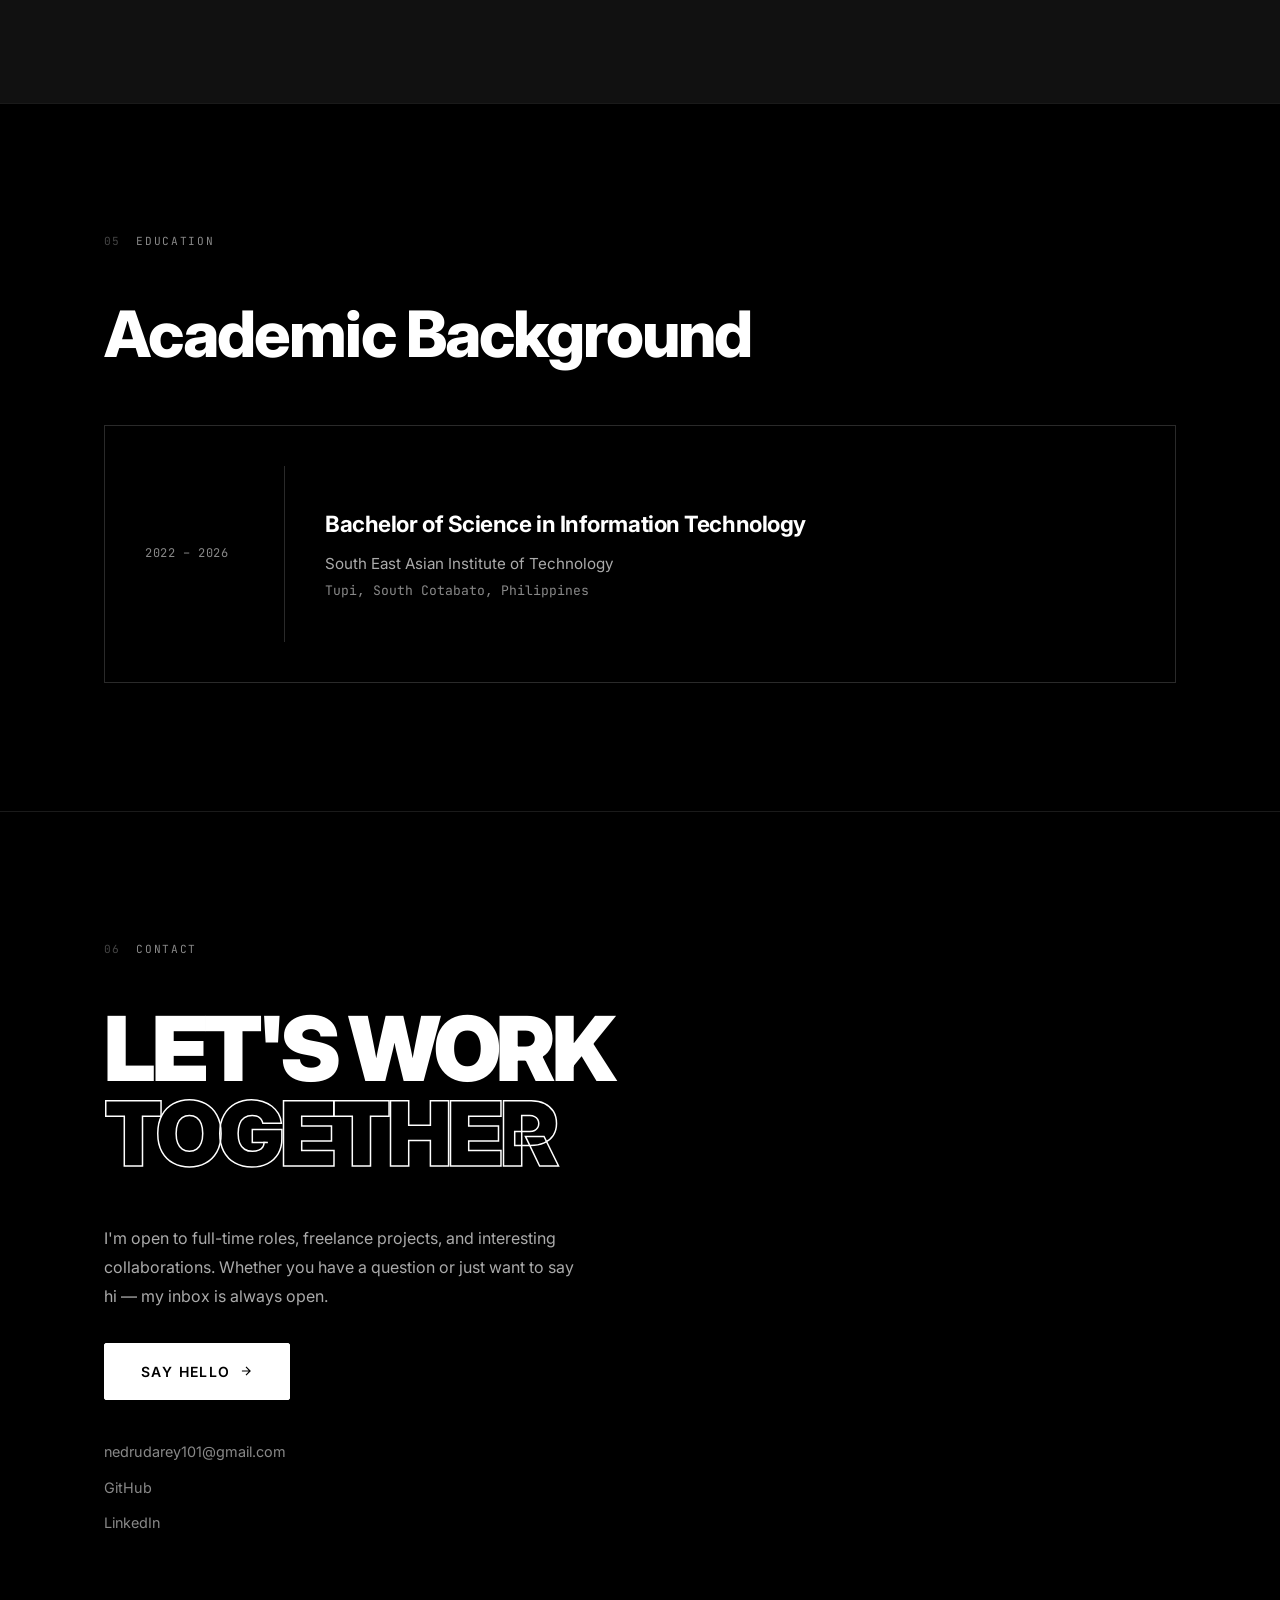
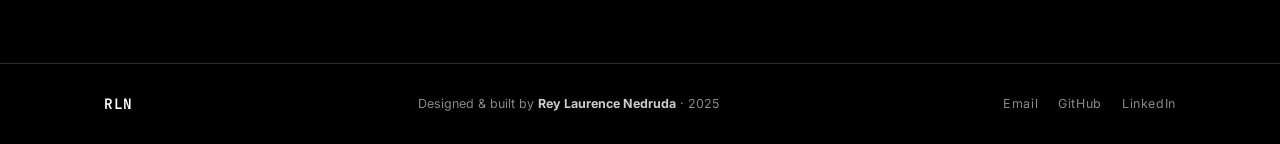
==== commit 797724d2: "rey" ====
--- a/index.html
+++ b/index.html
@@ -54,6 +54,7 @@
             <div class="hero__actions">
                 <a href="#projects" class="btn btn--fill">View Work</a>
                 <a href="mailto:nedrudarey101@gmail.com" class="btn btn--outline">Say Hello</a>
+                <a href="mailto:nedrudarey101@gmail.com" class="btn btn--outline">Resume</a>
             </div>
         </div>
 
@@ -162,7 +163,7 @@
                         <li>Git / GitHub</li>
                         <li>VS Code</li>
                         <li>Android Studio</li>
-                        <li>GIS Platforms</li>
+
                     </ul>
                 </div>
 
@@ -376,7 +377,7 @@
                             nedrudarey101@gmail.com
                         </a>
 
-                        <a href="#" class="contact__link" target="_blank" rel="noopener">GitHub</a>
+                        <a href="https://github.com/nedruda101" class="contact__link" target="_blank" rel="noopener">GitHub</a>
                         <a href="#" class="contact__link" target="_blank" rel="noopener">LinkedIn</a>
                     </div>
                 </div>
@@ -392,7 +393,7 @@
         <p class="footer__copy">Designed &amp; built by <strong>Rey Laurence Nedruda</strong> · 2025</p>
         <div class="footer__socials">
             <a href="mailto:nedrudarey101@gmail.com" aria-label="Email">Email</a>
-            <a href="#" target="_blank" rel="noopener" aria-label="GitHub">GitHub</a>
+            <a href="https://github.com/nedruda101" target="_blank" rel="noopener" aria-label="GitHub">GitHub</a>
             <a href="#" target="_blank" rel="noopener" aria-label="LinkedIn">LinkedIn</a>
         </div>
     </div>
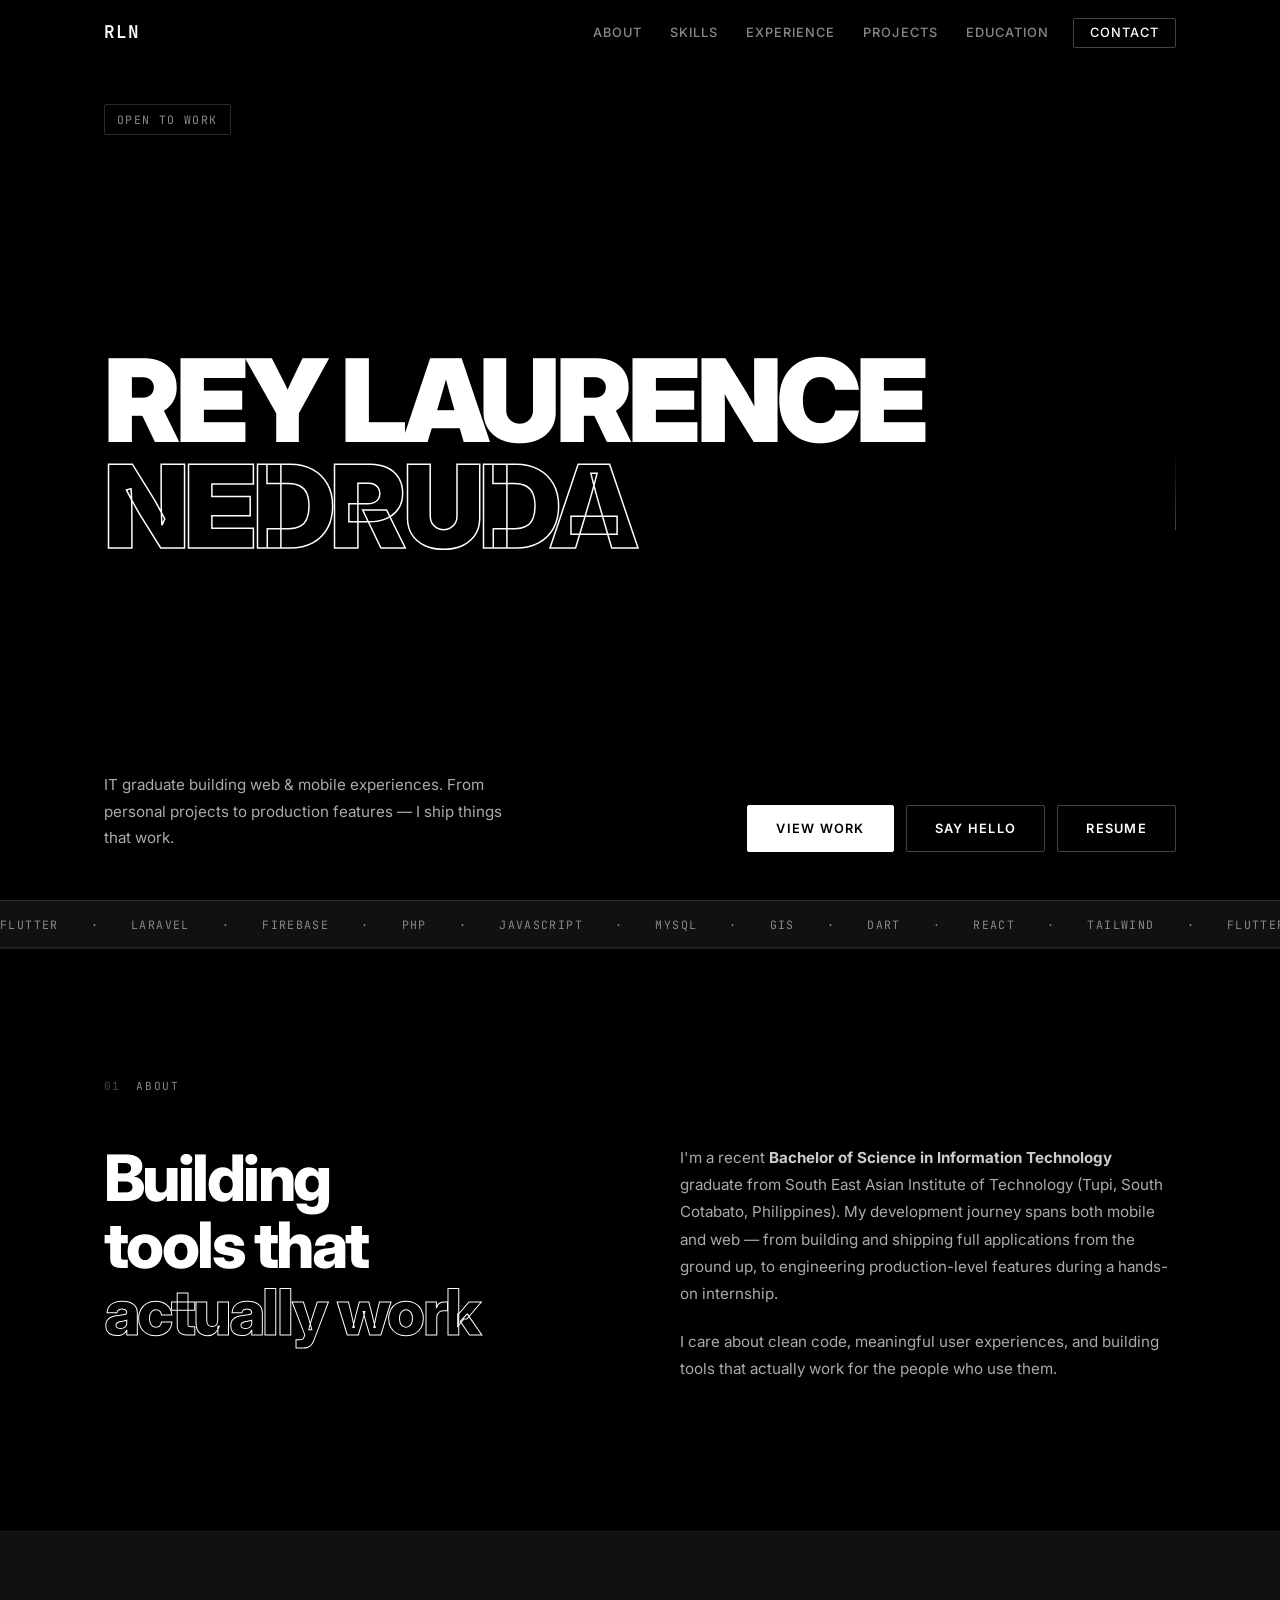
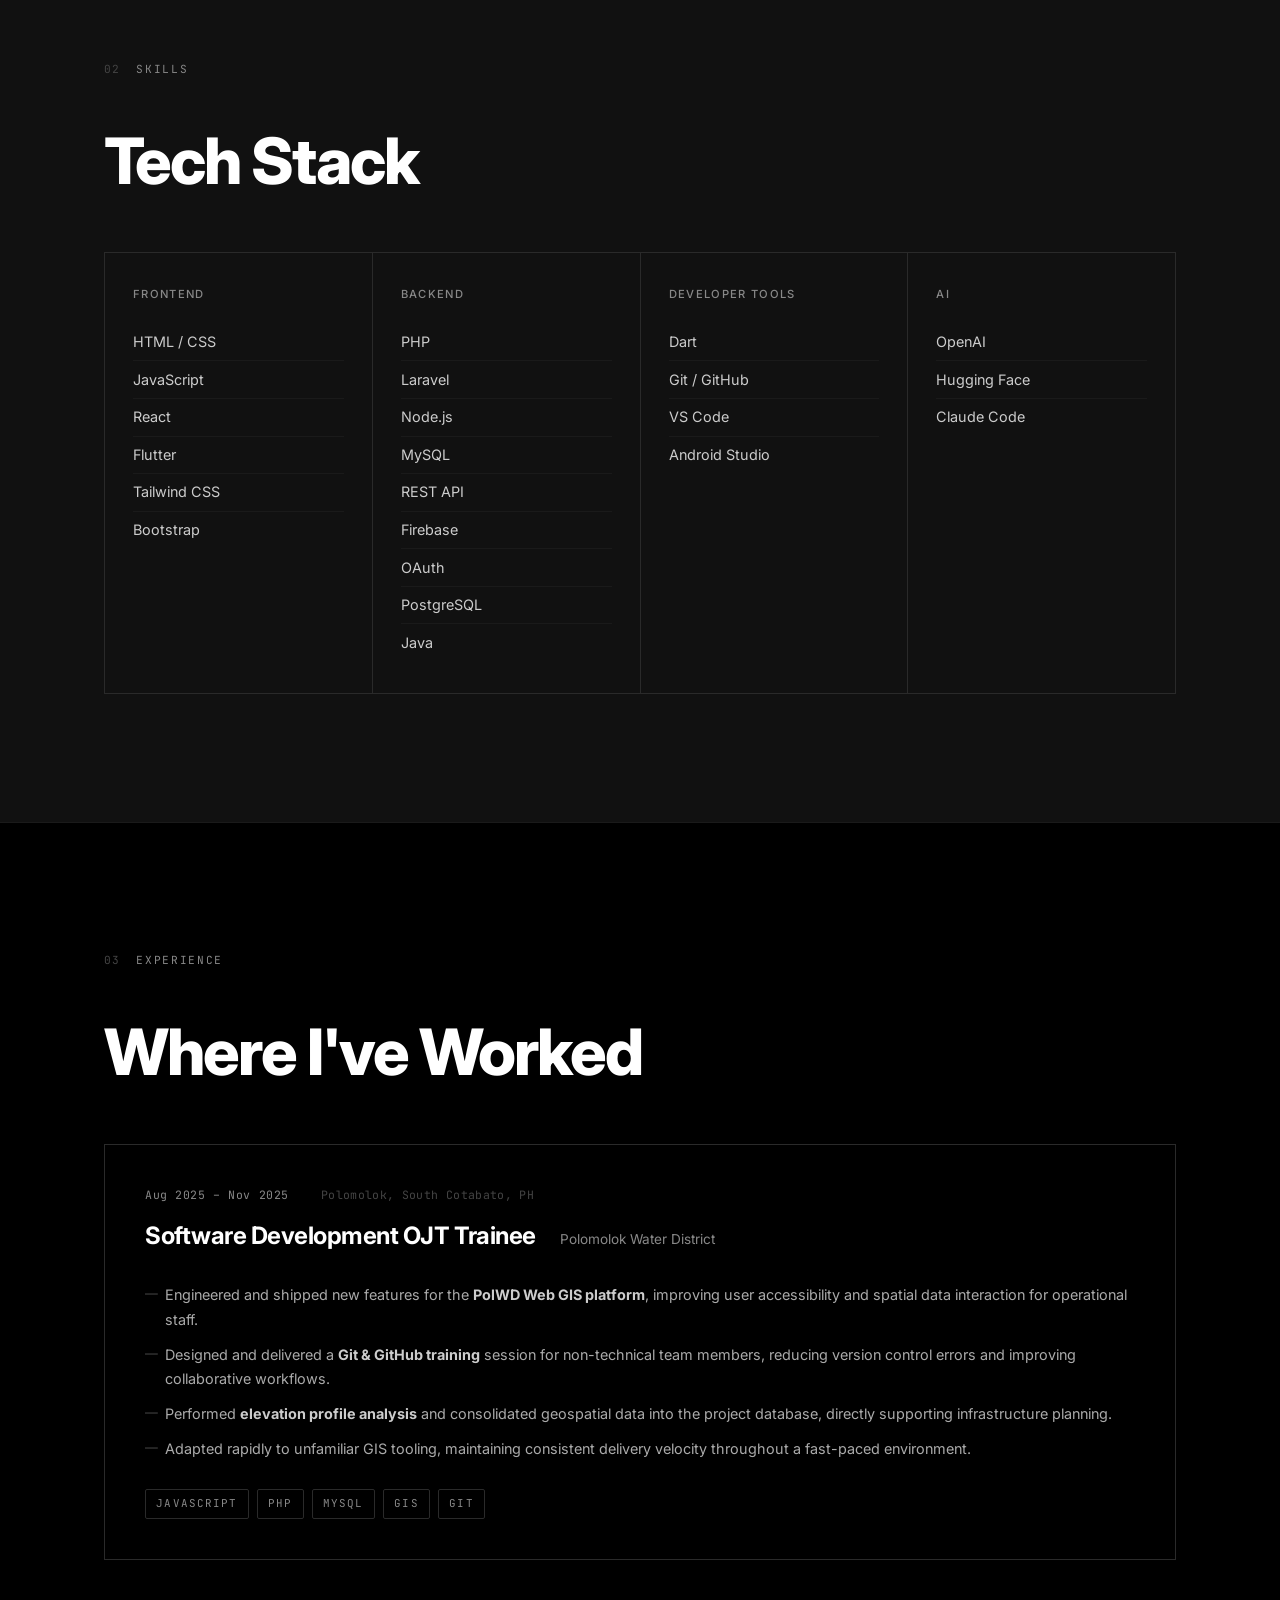
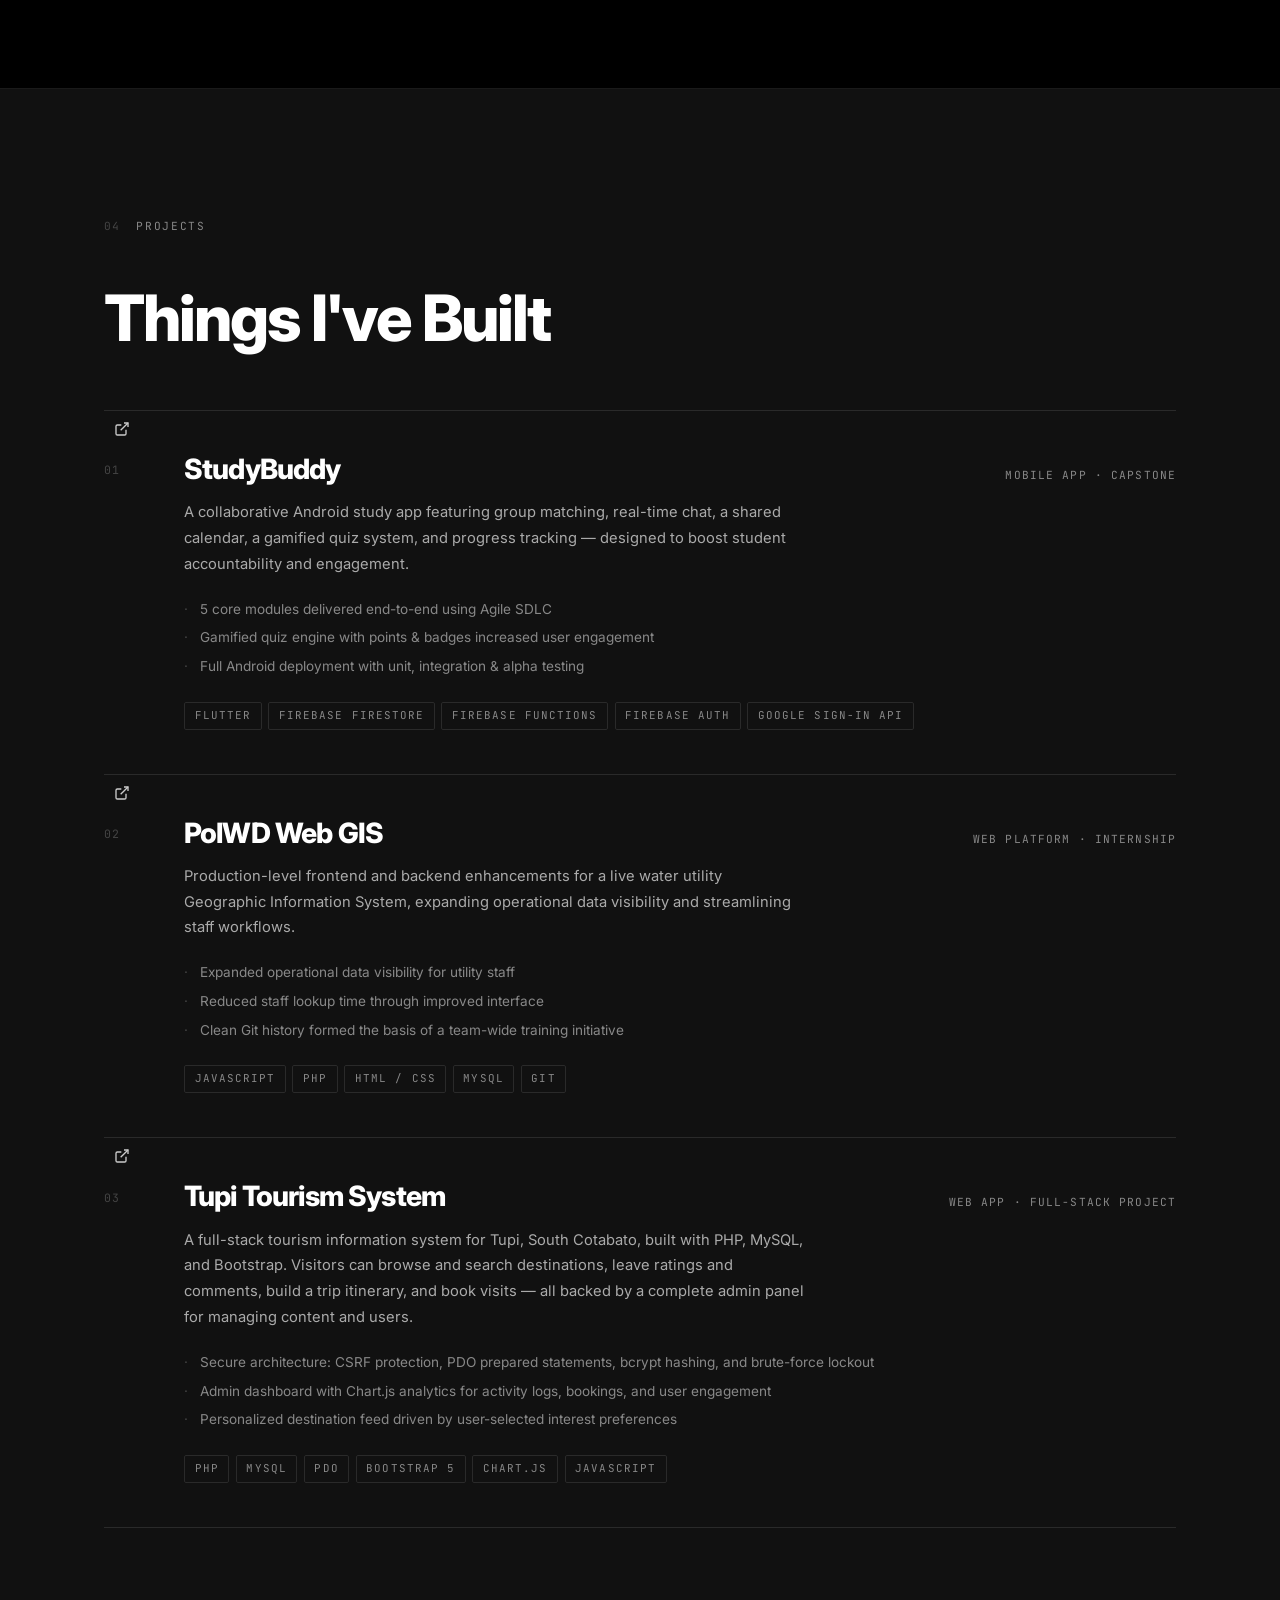
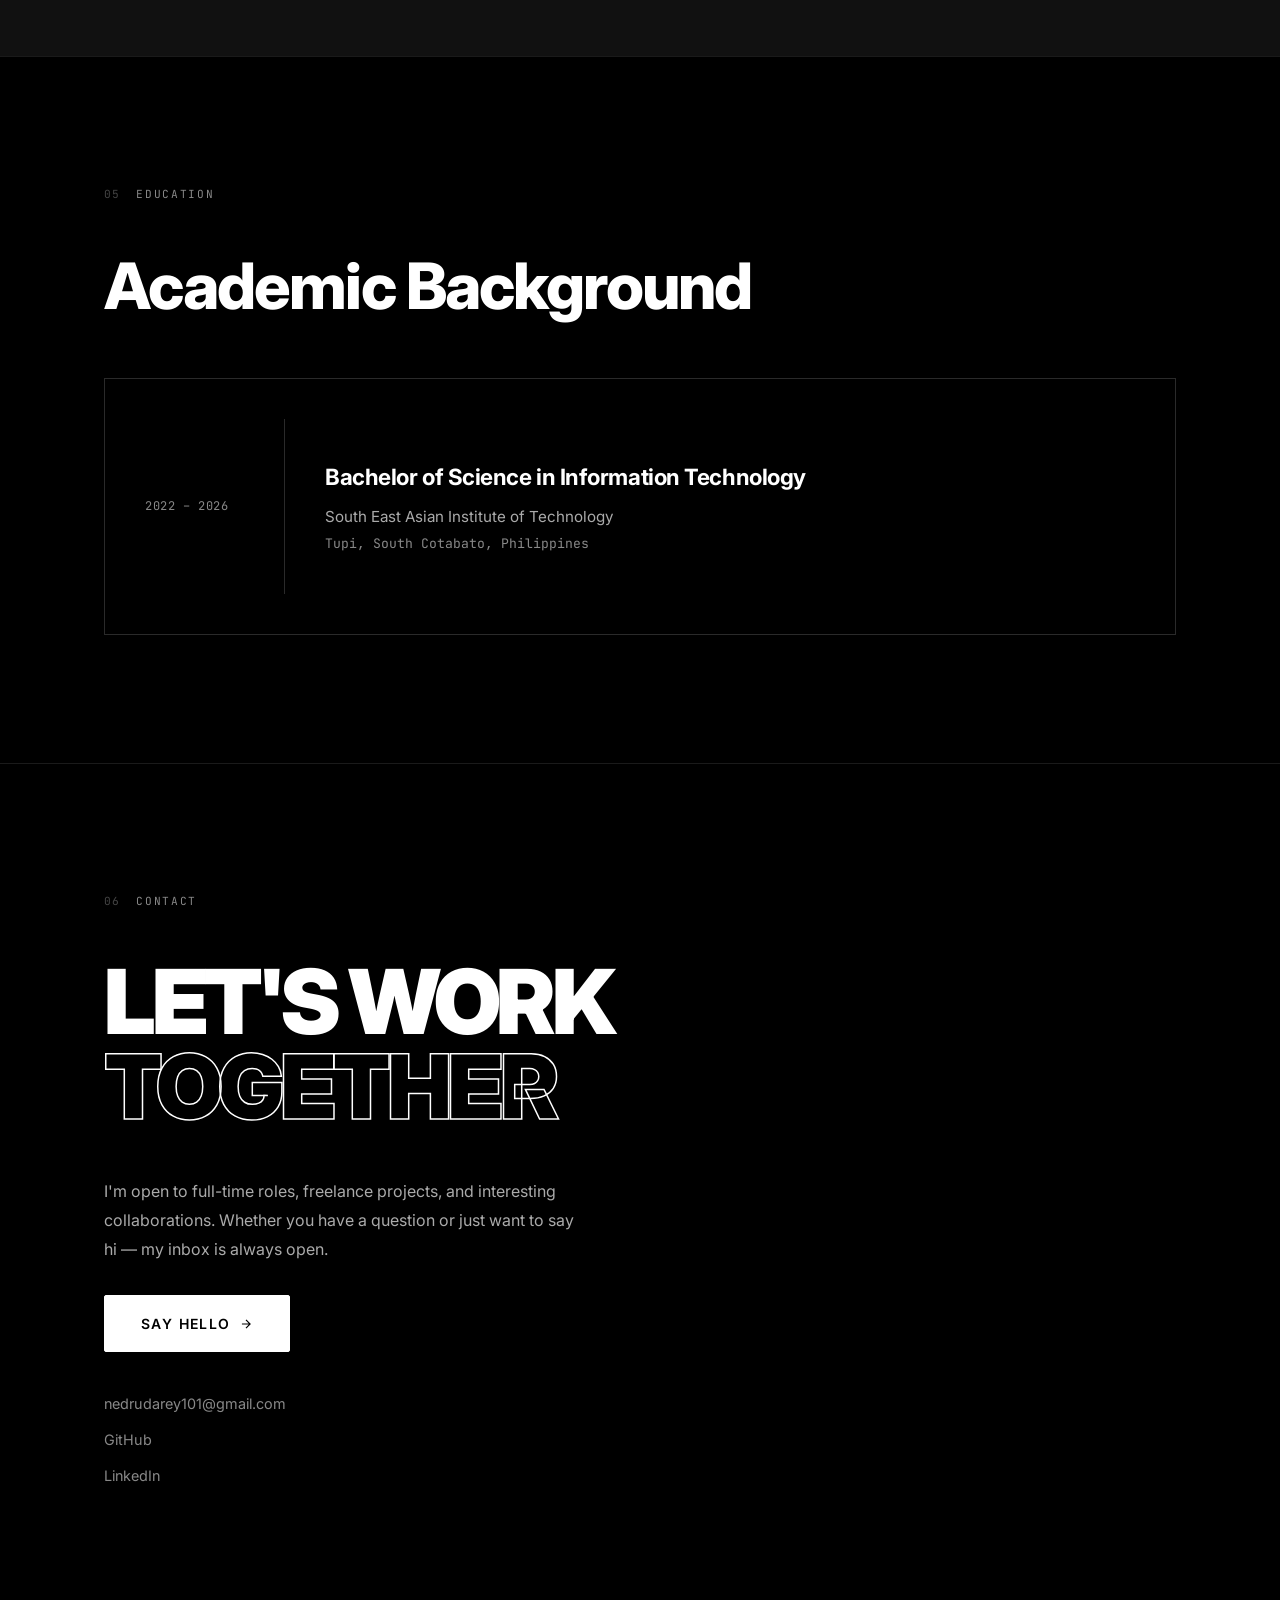
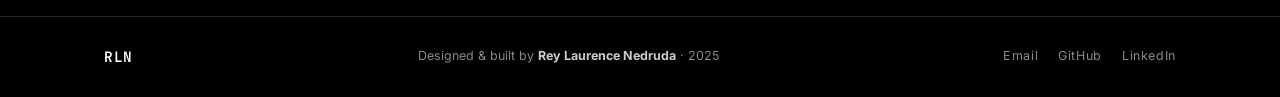
==== commit a88f67d0: "hero" ====
--- a/index.html
+++ b/index.html
@@ -9,6 +9,7 @@
     <link rel="preconnect" href="https://fonts.gstatic.com" crossorigin />
     <link href="https://fonts.googleapis.com/css2?family=Inter:wght@300;400;500;600;700;800;900&family=JetBrains+Mono:wght@400;500&display=swap" rel="stylesheet" />
     <link rel="stylesheet" href="styles.css" />
+    <link rel="icon" type="image/svg+xml" href="favicon.svg" />
 </head>
 <body>
 
@@ -48,8 +49,8 @@
 
         <div class="hero__bottom">
             <p class="hero__bio">
-                IT graduate crafting web &amp; mobile experiences with Flutter, Laravel, PHP, and Firebase.
-                Shipped a full-featured Android app and contributed to a live GIS platform.
+                IT graduate building web & mobile experiences.
+                From personal projects to production features — I ship things that work.
             </p>
             <div class="hero__actions">
                 <a href="#projects" class="btn btn--fill">View Work</a>
@@ -104,11 +105,9 @@
                 </h2>
                 <div class="about__body reveal">
                     <p>
-                        I'm a recent <strong>Bachelor of Science in Information Technology</strong> graduate from South East Asian Institute of Technology, based in Polomolok, South Cotabato, Philippines.
+                        I'm a recent <strong>Bachelor of Science in Information Technology</strong> graduate from South East Asian Institute of Technology (Tupi, South Cotabato, Philippines). My development journey spans both mobile and web — from building and shipping full applications from the ground up, to engineering production-level features during a hands-on internship.
                     </p>
-                    <p>
-                        My development journey spans both mobile and web — from architecting and shipping a full Android app using Flutter and Firebase, to engineering live production features on a GIS web platform during my internship at Polomolok Water District.
-                    </p>
+
                     <p>
                         I care about clean code, meaningful user experiences, and building tools that actually work for the people who use them.
                     </p>
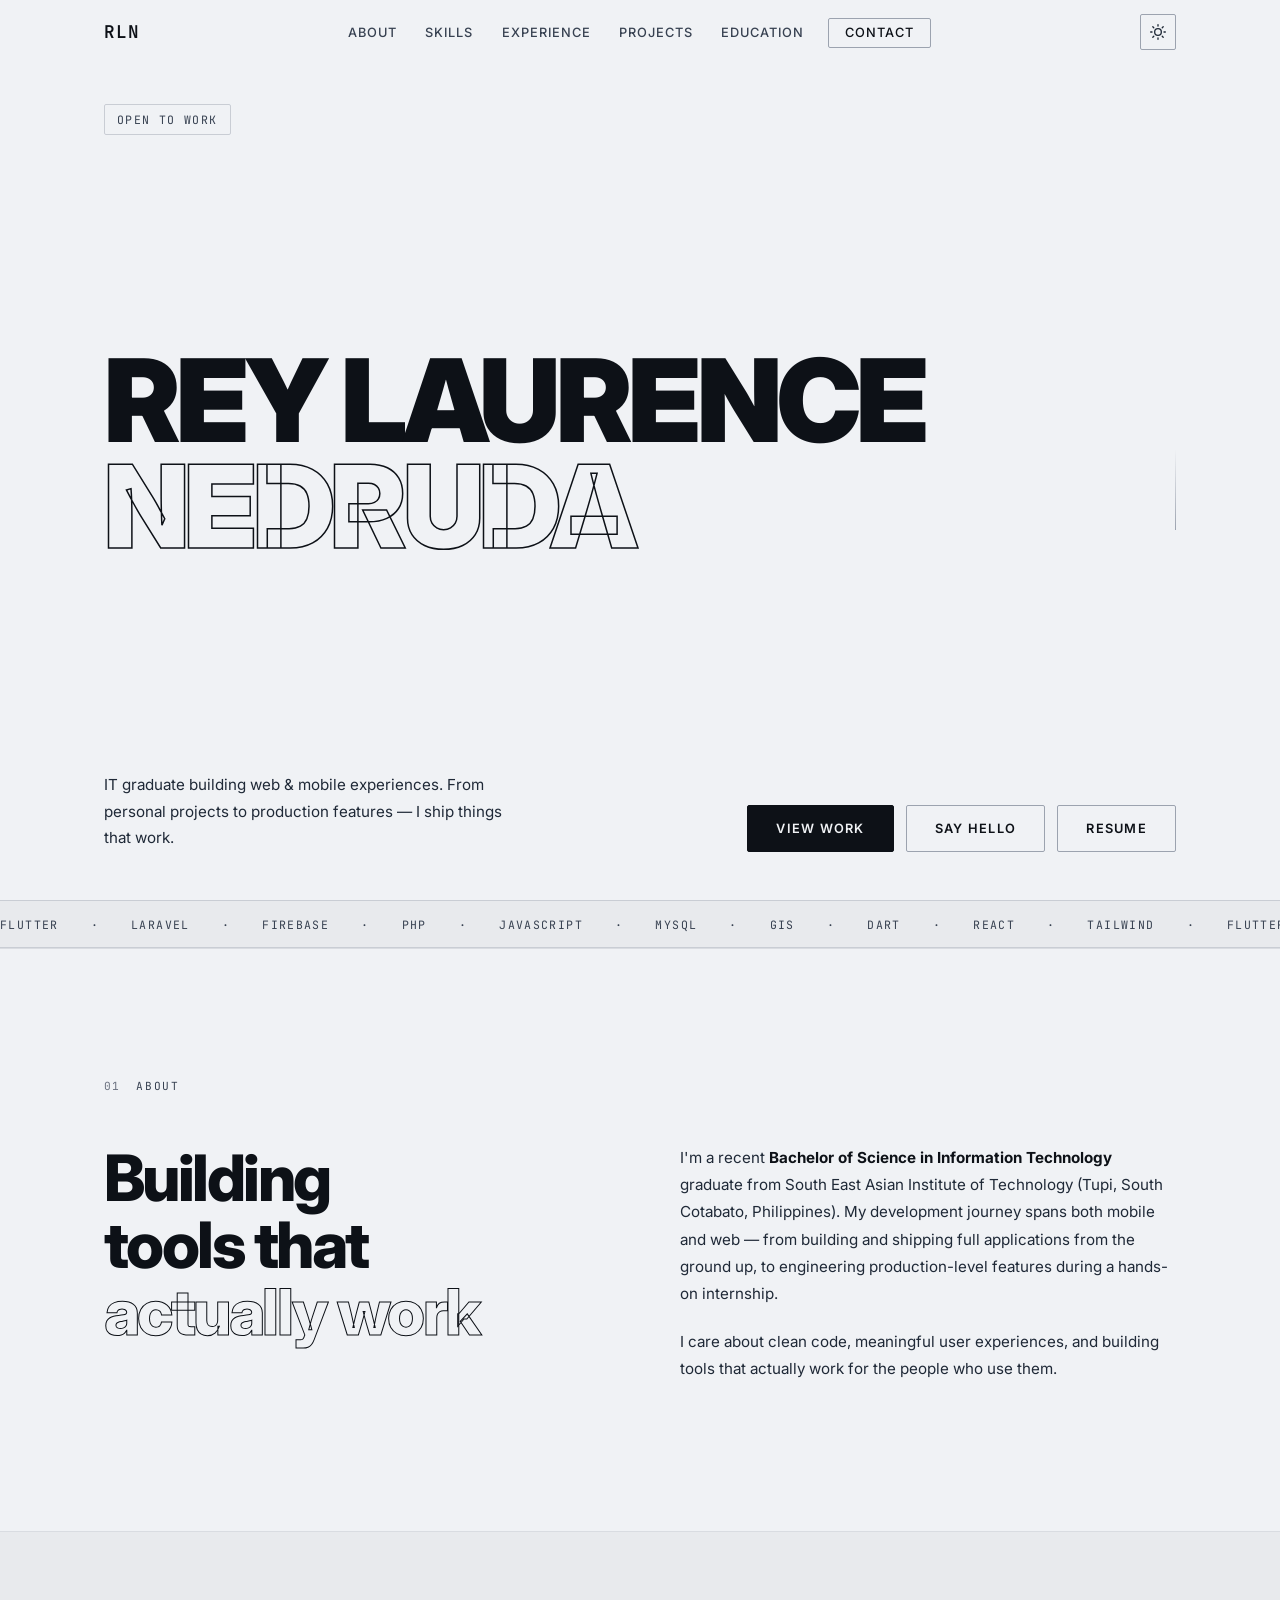
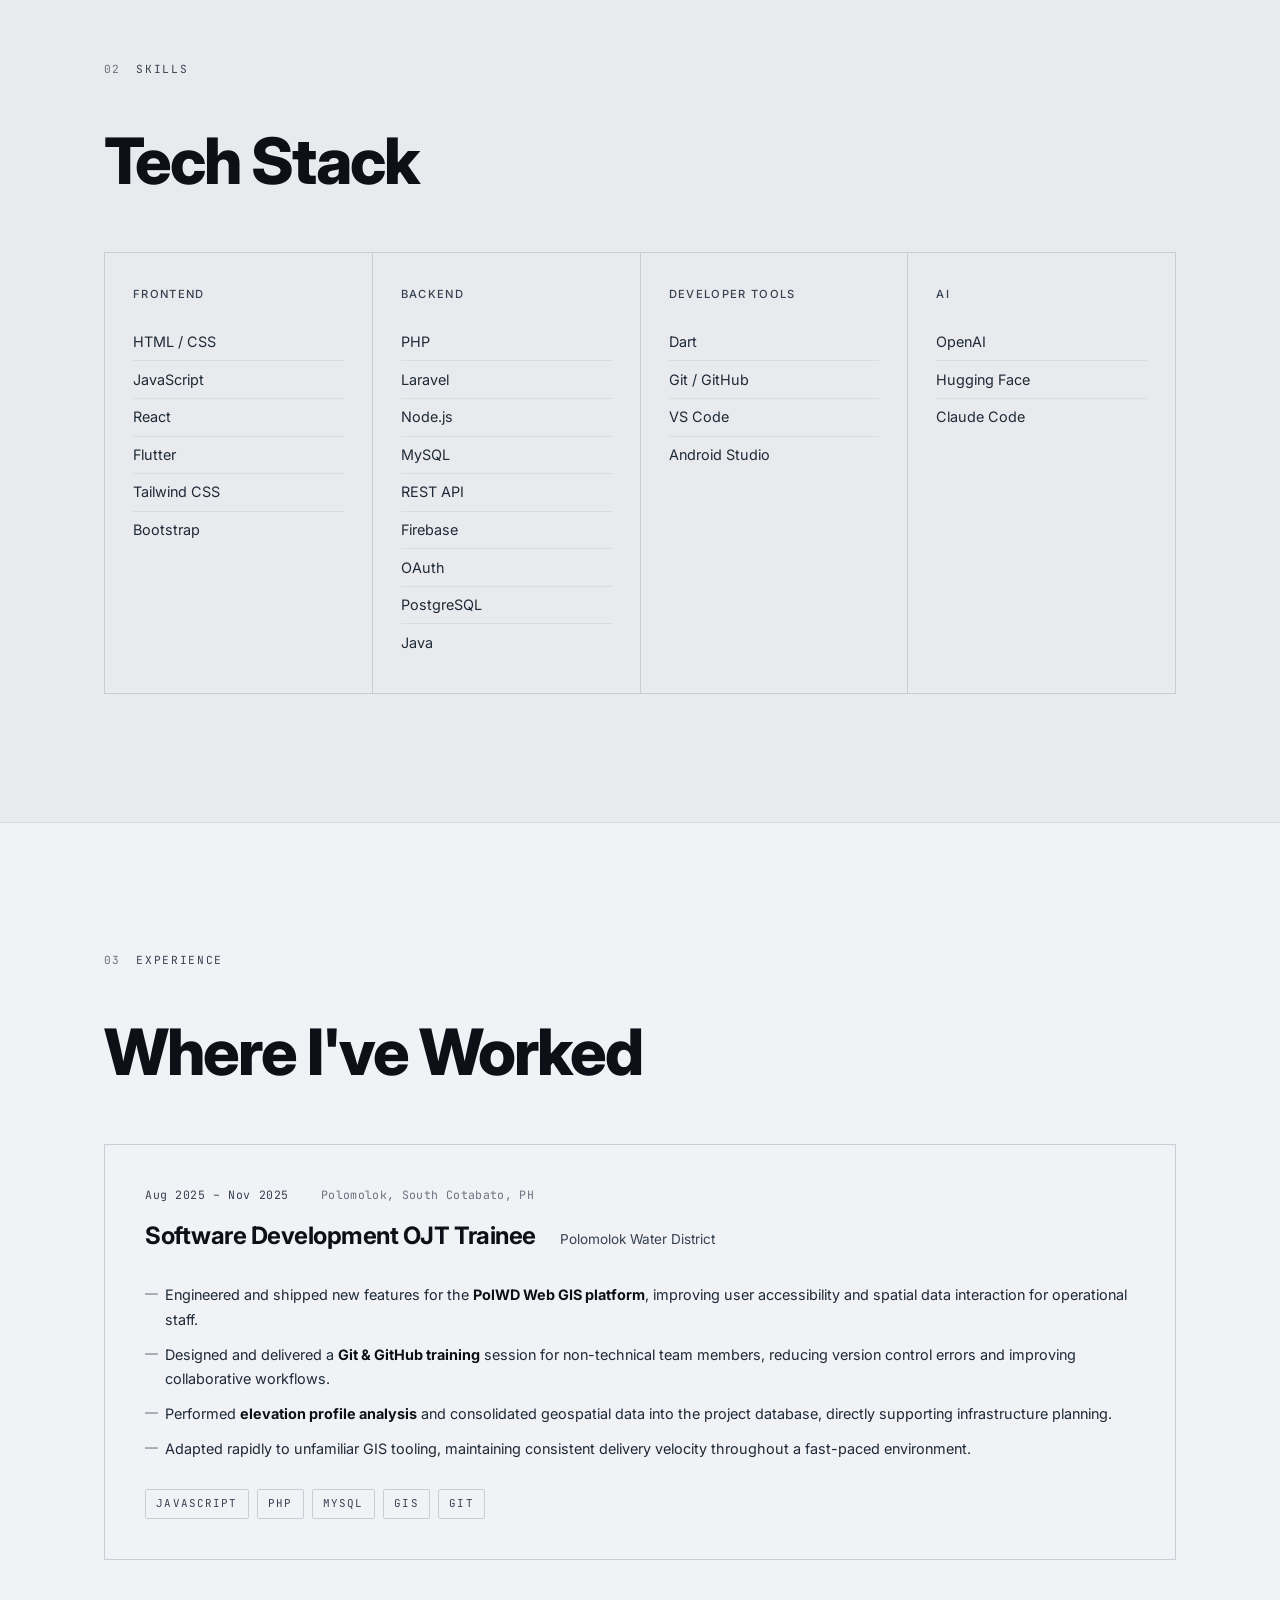
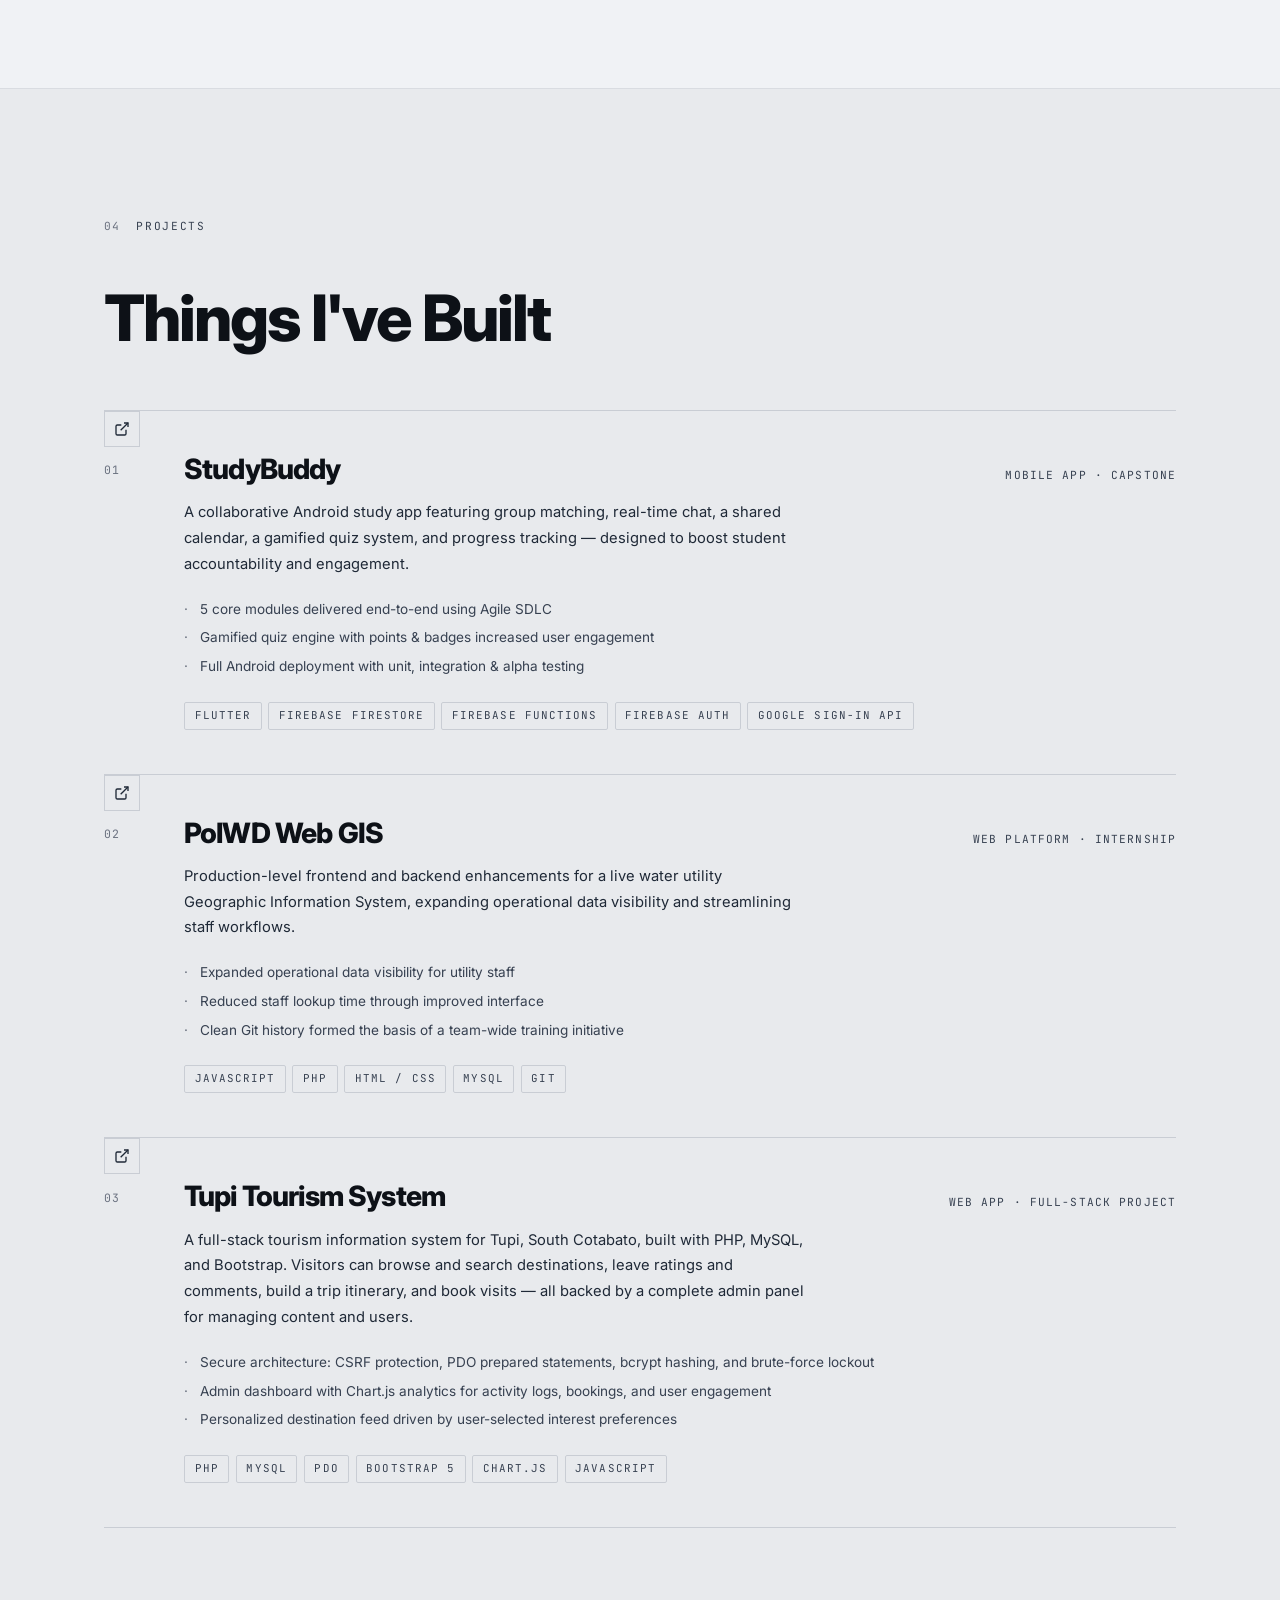
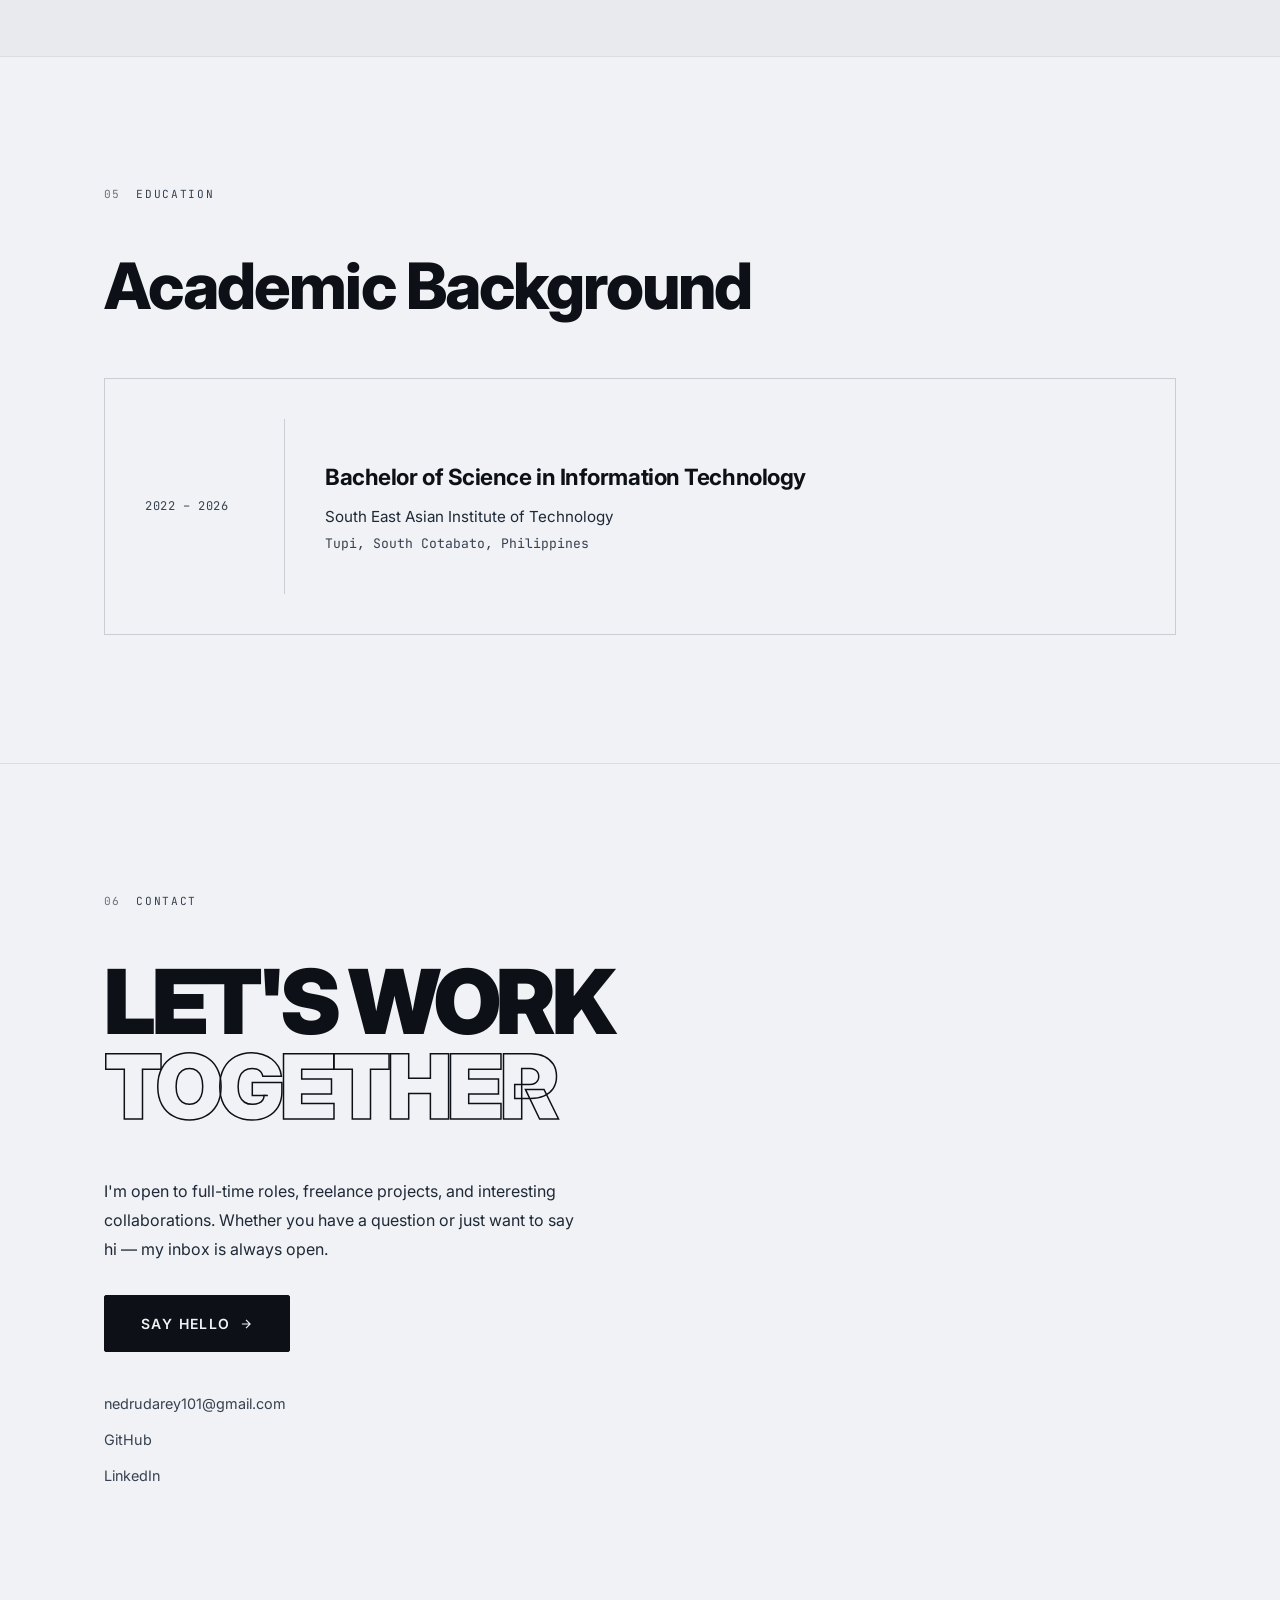
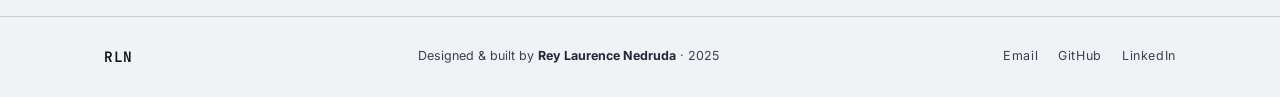
==== commit dc11cc6f: "light mode" ====
--- a/index.html
+++ b/index.html
@@ -10,6 +10,14 @@
     <link href="https://fonts.googleapis.com/css2?family=Inter:wght@300;400;500;600;700;800;900&family=JetBrains+Mono:wght@400;500&display=swap" rel="stylesheet" />
     <link rel="stylesheet" href="styles.css" />
     <link rel="icon" type="image/svg+xml" href="favicon.svg" />
+    <!-- No-flash theme init: runs before paint to avoid flicker -->
+    <script>
+        (function() {
+            var saved = localStorage.getItem('theme');
+            var theme = saved === 'dark' || saved === 'light' ? saved : 'light';
+            document.documentElement.setAttribute('data-theme', theme);
+        })();
+    </script>
 </head>
 <body>
 
@@ -29,6 +37,25 @@
             <li><a href="#education"  class="nav__link" data-section="education">Education</a></li>
             <li><a href="#contact"    class="nav__link nav__link--cta" data-section="contact">Contact</a></li>
         </ul>
+
+        <button class="theme-toggle" id="themeToggle" aria-label="Toggle dark mode">
+            <!-- Moon icon: shown in light mode, clicking switches to dark -->
+            <svg class="icon-moon" viewBox="0 0 24 24" fill="none" stroke="currentColor" stroke-width="2" stroke-linecap="round" stroke-linejoin="round" aria-hidden="true">
+                <path d="M21 12.79A9 9 0 1 1 11.21 3 7 7 0 0 0 21 12.79z"/>
+            </svg>
+            <!-- Sun icon: shown in dark mode, clicking switches to light -->
+            <svg class="icon-sun" viewBox="0 0 24 24" fill="none" stroke="currentColor" stroke-width="2" stroke-linecap="round" stroke-linejoin="round" aria-hidden="true">
+                <circle cx="12" cy="12" r="5"/>
+                <line x1="12" y1="1" x2="12" y2="3"/>
+                <line x1="12" y1="21" x2="12" y2="23"/>
+                <line x1="4.22" y1="4.22" x2="5.64" y2="5.64"/>
+                <line x1="18.36" y1="18.36" x2="19.78" y2="19.78"/>
+                <line x1="1" y1="12" x2="3" y2="12"/>
+                <line x1="21" y1="12" x2="23" y2="12"/>
+                <line x1="4.22" y1="19.78" x2="5.64" y2="18.36"/>
+                <line x1="18.36" y1="5.64" x2="19.78" y2="4.22"/>
+            </svg>
+        </button>
     </nav>
 </header>
 
--- a/styles.css
+++ b/styles.css
@@ -12,52 +12,150 @@
     font-size: 16px;
 }
 
+/* ============================================================
+   THEME TOKENS — Light (default)
+   ============================================================ */
 :root {
-    --black:   #000000;
-    --white:   #ffffff;
-    --gray-1:  #111111;
-    --gray-2:  #1a1a1a;
-    --gray-3:  #2a2a2a;
-    --gray-4:  #444444;
-    --gray-5:  #888888;
-    --gray-6:  #aaaaaa;
-    --gray-7:  #cccccc;
-    --accent:  #ffffff;
-
+    /* Structural (never change) */
     --font-sans: 'Inter', -apple-system, BlinkMacSystemFont, sans-serif;
     --font-mono: 'JetBrains Mono', 'Fira Code', monospace;
-
     --nav-h: 64px;
     --max-w: 1200px;
     --pad-x: clamp(1.5rem, 5vw, 4rem);
     --section-y: clamp(5rem, 10vw, 9rem);
-}
-
+
+    /* Light theme palette — warm off-white base, easy on the eyes */
+    --bg:          #F0F2F5;
+    --bg-alt:      #E8EAED;
+    --bg-nav:      rgba(240,242,245,0.94);
+    --bg-hover:    #D8DCE2;
+    --bg-overlay:  #F0F2F5;
+
+    --text-primary:   #0D1117;
+    --text-secondary: #1F2937;
+    --text-muted:     #374151;
+    --text-faint:     #6B7280;
+
+    --border:         #C9CDD4;
+    --border-strong:  #9CA3AF;
+    --border-faint:   #D9DCE1;
+
+    --scrollbar-track: #E8EAED;
+    --scrollbar-thumb: #9CA3AF;
+
+    /* Selection */
+    --selection-bg:   #0D1117;
+    --selection-text: #F0F2F5;
+
+    /* Focus ring */
+    --focus-ring: #0D1117;
+
+    /* Theme transition */
+    --theme-transition: background 0.3s ease, color 0.3s ease,
+    border-color 0.3s ease, box-shadow 0.3s ease;
+}
+
+/* ============================================================
+   DARK THEME OVERRIDES
+   ============================================================ */
+html[data-theme="dark"] {
+    --bg:          #000000;
+    --bg-alt:      #111111;
+    --bg-nav:      rgba(0,0,0,0.9);
+    --bg-hover:    #1a1a1a;
+    --bg-overlay:  #000000;
+
+    --text-primary:   #ffffff;
+    --text-secondary: #aaaaaa;
+    --text-muted:     #888888;
+    --text-faint:     #444444;
+
+    --border:         #2a2a2a;
+    --border-strong:  #444444;
+    --border-faint:   #1a1a1a;
+
+    --scrollbar-track: #000000;
+    --scrollbar-thumb: #2a2a2a;
+
+    --selection-bg:   #ffffff;
+    --selection-text: #000000;
+
+    --focus-ring: #ffffff;
+}
+
+/* ============================================================
+   BASE STYLES
+   ============================================================ */
 body {
     font-family: var(--font-sans);
-    background: var(--black);
-    color: var(--gray-7);
+    background: var(--bg);
+    color: var(--text-secondary);
     line-height: 1.65;
     -webkit-font-smoothing: antialiased;
     overflow-x: hidden;
+    transition: var(--theme-transition);
 }
 
 body.nav-open { overflow: hidden; }
 
-::selection { background: var(--white); color: var(--black); }
+::selection {
+    background: var(--selection-bg);
+    color: var(--selection-text);
+}
 
 a { color: inherit; text-decoration: none; }
 ul { list-style: none; }
 img, svg { display: block; }
 
 :focus-visible {
-    outline: 1px solid var(--white);
+    outline: 1px solid var(--focus-ring);
     outline-offset: 3px;
 }
 
 ::-webkit-scrollbar { width: 4px; }
-::-webkit-scrollbar-track { background: var(--black); }
-::-webkit-scrollbar-thumb { background: var(--gray-3); }
+::-webkit-scrollbar-track { background: var(--scrollbar-track); }
+::-webkit-scrollbar-thumb { background: var(--scrollbar-thumb); }
+
+
+/* ============================================================
+   THEME TOGGLE BUTTON
+   ============================================================ */
+.theme-toggle {
+    display: flex;
+    align-items: center;
+    justify-content: center;
+    width: 36px;
+    height: 36px;
+    background: none;
+    border: 1px solid var(--border-strong);
+    border-radius: 2px;
+    color: var(--text-secondary);
+    cursor: pointer;
+    padding: 0;
+    margin-left: 0.75rem;
+    flex-shrink: 0;
+    transition: background 0.2s, border-color 0.2s, color 0.2s;
+}
+
+.theme-toggle:hover {
+    background: var(--bg-hover);
+    border-color: var(--text-primary);
+    color: var(--text-primary);
+}
+
+.theme-toggle svg {
+    width: 16px;
+    height: 16px;
+    display: block;
+    transition: opacity 0.2s;
+}
+
+/* Show correct icon per theme */
+.theme-toggle .icon-sun  { display: block; }
+.theme-toggle .icon-moon { display: none;  }
+
+html[data-theme="dark"] .theme-toggle .icon-sun  { display: none;  }
+html[data-theme="dark"] .theme-toggle .icon-moon { display: block; }
 
 
 /* ============================================================
@@ -73,9 +171,9 @@
 }
 
 .nav.scrolled {
-    background: rgba(0,0,0,0.9);
+    background: var(--bg-nav);
     backdrop-filter: blur(12px);
-    border-color: var(--gray-3);
+    border-color: var(--border);
 }
 
 .nav__inner {
@@ -92,7 +190,7 @@
     font-family: var(--font-mono);
     font-size: 1.1rem;
     font-weight: 600;
-    color: var(--white);
+    color: var(--text-primary);
     letter-spacing: 0.05em;
 }
 
@@ -107,7 +205,7 @@
     font-weight: 500;
     letter-spacing: 0.08em;
     text-transform: uppercase;
-    color: var(--gray-5);
+    color: var(--text-muted);
     padding: 0.4rem 0.75rem;
     border-radius: 2px;
     transition: color 0.2s;
@@ -115,22 +213,22 @@
 
 .nav__link:hover,
 .nav__link.active {
-    color: var(--white);
+    color: var(--text-primary);
 }
 
 .nav__link--cta {
-    border: 1px solid var(--gray-4);
-    color: var(--white);
+    border: 1px solid var(--border-strong);
+    color: var(--text-primary);
     margin-left: 0.5rem;
     padding: 0.4rem 1rem;
     border-radius: 2px;
-    transition: background 0.2s, border-color 0.2s;
+    transition: background 0.2s, border-color 0.2s, color 0.2s;
 }
 
 .nav__link--cta:hover {
-    background: var(--white);
-    color: var(--black);
-    border-color: var(--white);
+    background: var(--text-primary);
+    color: var(--bg);
+    border-color: var(--text-primary);
 }
 
 .nav__toggle {
@@ -147,7 +245,7 @@
     display: block;
     width: 22px;
     height: 1.5px;
-    background: var(--white);
+    background: var(--text-primary);
     transition: transform 0.3s, opacity 0.3s;
 }
 
@@ -160,7 +258,7 @@
     .nav__menu {
         position: fixed;
         inset: 0;
-        background: var(--black);
+        background: var(--bg-overlay);
         flex-direction: column;
         justify-content: center;
         gap: 1.5rem;
@@ -180,6 +278,12 @@
     }
 
     .nav__link--cta { margin: 0; }
+
+    /* Keep toggle visible above mobile menu */
+    .theme-toggle {
+        position: relative;
+        z-index: 1001;
+    }
 }
 
 
@@ -205,24 +309,24 @@
 .btn:hover svg { transform: translateX(4px); }
 
 .btn--fill {
-    background: var(--white);
-    color: var(--black);
-    border-color: var(--white);
+    background: var(--text-primary);
+    color: var(--bg);
+    border-color: var(--text-primary);
 }
 
 .btn--fill:hover {
     background: transparent;
-    color: var(--white);
+    color: var(--text-primary);
 }
 
 .btn--outline {
     background: transparent;
-    color: var(--white);
-    border-color: var(--gray-4);
+    color: var(--text-primary);
+    border-color: var(--border-strong);
 }
 
 .btn--outline:hover {
-    border-color: var(--white);
+    border-color: var(--text-primary);
 }
 
 .btn--lg {
@@ -261,8 +365,8 @@
     font-size: 0.72rem;
     letter-spacing: 0.12em;
     text-transform: uppercase;
-    color: var(--gray-5);
-    border: 1px solid var(--gray-3);
+    color: var(--text-muted);
+    border: 1px solid var(--border);
     padding: 0.3rem 0.75rem;
     border-radius: 2px;
 }
@@ -279,7 +383,7 @@
     font-weight: 900;
     line-height: 0.92;
     letter-spacing: -0.04em;
-    color: var(--white);
+    color: var(--text-primary);
     text-transform: uppercase;
 }
 
@@ -288,7 +392,7 @@
 }
 
 .hero__name-line--outline {
-    -webkit-text-stroke: 1.5px var(--white);
+    -webkit-text-stroke: 1.5px var(--text-primary);
     color: transparent;
 }
 
@@ -304,7 +408,7 @@
     max-width: 420px;
     font-size: 0.95rem;
     line-height: 1.75;
-    color: var(--gray-6);
+    color: var(--text-secondary);
 }
 
 .hero__actions {
@@ -328,7 +432,7 @@
 .hero__scroll-line {
     width: 1px;
     height: 80px;
-    background: linear-gradient(to bottom, transparent, var(--gray-4));
+    background: linear-gradient(to bottom, transparent, var(--border-strong));
     animation: scrollPulse 2.5s ease-in-out infinite;
 }
 
@@ -346,11 +450,11 @@
    MARQUEE
    ============================================================ */
 .marquee {
-    border-top: 1px solid var(--gray-3);
-    border-bottom: 1px solid var(--gray-3);
+    border-top: 1px solid var(--border);
+    border-bottom: 1px solid var(--border);
     overflow: hidden;
     padding: 0.85rem 0;
-    background: var(--gray-1);
+    background: var(--bg-alt);
 }
 
 .marquee__track {
@@ -365,7 +469,7 @@
     font-size: 0.72rem;
     letter-spacing: 0.12em;
     text-transform: uppercase;
-    color: var(--gray-5);
+    color: var(--text-muted);
     white-space: nowrap;
 }
 
@@ -375,15 +479,15 @@
    ============================================================ */
 .section {
     padding: var(--section-y) 0;
-    border-top: 1px solid var(--gray-2);
+    border-top: 1px solid var(--border-faint);
 }
 
 .section--alt {
-    background: var(--gray-1);
+    background: var(--bg-alt);
 }
 
 .section--contact {
-    background: var(--black);
+    background: var(--bg);
 }
 
 .section__inner {
@@ -402,7 +506,7 @@
 .section__num {
     font-family: var(--font-mono);
     font-size: 0.7rem;
-    color: var(--gray-4);
+    color: var(--text-faint);
     letter-spacing: 0.1em;
 }
 
@@ -411,13 +515,13 @@
     font-size: 0.7rem;
     text-transform: uppercase;
     letter-spacing: 0.15em;
-    color: var(--gray-5);
+    color: var(--text-muted);
 }
 
 .section__title {
     font-size: clamp(2.2rem, 5vw, 4rem);
     font-weight: 800;
-    color: var(--white);
+    color: var(--text-primary);
     letter-spacing: -0.03em;
     line-height: 1.1;
     margin-bottom: 3.5rem;
@@ -464,46 +568,46 @@
 .about__heading {
     font-size: clamp(2.5rem, 5vw, 4.5rem);
     font-weight: 800;
-    color: var(--white);
+    color: var(--text-primary);
     line-height: 1.05;
     letter-spacing: -0.04em;
 }
 
 .about__heading em {
     font-style: normal;
-    -webkit-text-stroke: 1px var(--white);
+    -webkit-text-stroke: 1px var(--text-primary);
     color: transparent;
 }
 
 .about__body p {
     font-size: 0.95rem;
-    color: var(--gray-6);
+    color: var(--text-secondary);
     line-height: 1.8;
     margin-bottom: 1.25rem;
 }
 
-.about__body strong { color: var(--gray-7); }
+.about__body strong { color: var(--text-primary); }
 
 .about__stats {
     display: grid;
     grid-template-columns: 1fr 1fr;
     gap: 0;
     margin-top: 2.5rem;
-    border-top: 1px solid var(--gray-3);
-    border-left: 1px solid var(--gray-3);
+    border-top: 1px solid var(--border);
+    border-left: 1px solid var(--border);
 }
 
 .about__stat {
     padding: 1.5rem;
-    border-right: 1px solid var(--gray-3);
-    border-bottom: 1px solid var(--gray-3);
+    border-right: 1px solid var(--border);
+    border-bottom: 1px solid var(--border);
 }
 
 .about__stat-num {
     display: block;
     font-size: 2.5rem;
     font-weight: 800;
-    color: var(--white);
+    color: var(--text-primary);
     line-height: 1;
     margin-bottom: 0.35rem;
     font-variant-numeric: tabular-nums;
@@ -511,7 +615,7 @@
 
 .about__stat-label {
     font-size: 0.72rem;
-    color: var(--gray-5);
+    color: var(--text-muted);
     letter-spacing: 0.08em;
     text-transform: uppercase;
 }
@@ -524,8 +628,8 @@
     display: grid;
     grid-template-columns: repeat(4, 1fr);
     gap: 0;
-    border-top: 1px solid var(--gray-3);
-    border-left: 1px solid var(--gray-3);
+    border-top: 1px solid var(--border);
+    border-left: 1px solid var(--border);
 }
 
 @media (max-width: 900px) {
@@ -538,24 +642,24 @@
 
 .skill-col {
     padding: 2rem 1.75rem;
-    border-right: 1px solid var(--gray-3);
-    border-bottom: 1px solid var(--gray-3);
+    border-right: 1px solid var(--border);
+    border-bottom: 1px solid var(--border);
 }
 
 .skill-col__title {
     font-size: 0.7rem;
     letter-spacing: 0.12em;
     text-transform: uppercase;
-    color: var(--gray-5);
+    color: var(--text-muted);
     margin-bottom: 1.25rem;
     font-weight: 500;
 }
 
 .skill-col__list li {
     font-size: 0.9rem;
-    color: var(--gray-7);
+    color: var(--text-secondary);
     padding: 0.4rem 0;
-    border-bottom: 1px solid var(--gray-2);
+    border-bottom: 1px solid var(--border-faint);
     transition: color 0.15s, padding-left 0.2s;
     cursor: default;
 }
@@ -563,7 +667,7 @@
 .skill-col__list li:last-child { border-bottom: none; }
 
 .skill-col__list li:hover {
-    color: var(--white);
+    color: var(--text-primary);
     padding-left: 0.5rem;
 }
 
@@ -572,12 +676,12 @@
    EXPERIENCE
    ============================================================ */
 .exp__item {
-    border: 1px solid var(--gray-3);
+    border: 1px solid var(--border);
     padding: 2.5rem;
     transition: border-color 0.2s;
 }
 
-.exp__item:hover { border-color: var(--gray-5); }
+.exp__item:hover { border-color: var(--border-strong); }
 
 .exp__header {
     margin-bottom: 1.75rem;
@@ -592,14 +696,14 @@
 .exp__period {
     font-family: var(--font-mono);
     font-size: 0.72rem;
-    color: var(--gray-5);
+    color: var(--text-muted);
     letter-spacing: 0.05em;
 }
 
 .exp__location {
     font-family: var(--font-mono);
     font-size: 0.72rem;
-    color: var(--gray-4);
+    color: var(--text-faint);
     letter-spacing: 0.03em;
 }
 
@@ -613,13 +717,13 @@
 .exp__role {
     font-size: 1.5rem;
     font-weight: 700;
-    color: var(--white);
+    color: var(--text-primary);
     letter-spacing: -0.02em;
 }
 
 .exp__company {
     font-size: 0.85rem;
-    color: var(--gray-5);
+    color: var(--text-muted);
 }
 
 .exp__bullets {
@@ -634,7 +738,7 @@
     position: relative;
     padding-left: 1.25rem;
     font-size: 0.9rem;
-    color: var(--gray-6);
+    color: var(--text-secondary);
     line-height: 1.7;
 }
 
@@ -642,11 +746,11 @@
     content: '—';
     position: absolute;
     left: 0;
-    color: var(--gray-4);
+    color: var(--text-faint);
     font-size: 0.8rem;
 }
 
-.exp__bullets strong { color: var(--gray-7); }
+.exp__bullets strong { color: var(--text-primary); }
 
 .exp__tags {
     display: flex;
@@ -659,8 +763,8 @@
     font-size: 0.68rem;
     letter-spacing: 0.1em;
     text-transform: uppercase;
-    color: var(--gray-5);
-    border: 1px solid var(--gray-3);
+    color: var(--text-muted);
+    border: 1px solid var(--border);
     padding: 0.3rem 0.65rem;
     border-radius: 2px;
 }
@@ -673,7 +777,7 @@
     display: flex;
     flex-direction: column;
     gap: 0;
-    border-top: 1px solid var(--gray-3);
+    border-top: 1px solid var(--border);
 }
 
 .project {
@@ -681,12 +785,12 @@
     grid-template-columns: 80px 1fr;
     gap: 0;
     padding: 2.75rem 0;
-    border-bottom: 1px solid var(--gray-3);
+    border-bottom: 1px solid var(--border);
     transition: background 0.2s;
 }
 
 .project:hover {
-    background: var(--gray-2);
+    background: var(--bg-hover);
     padding-left: 1rem;
     padding-right: 1rem;
     margin-left: -1rem;
@@ -696,7 +800,7 @@
 .project__num {
     font-family: var(--font-mono);
     font-size: 0.72rem;
-    color: var(--gray-4);
+    color: var(--text-faint);
     letter-spacing: 0.08em;
     padding-top: 0.35rem;
 }
@@ -713,7 +817,7 @@
 .project__name {
     font-size: 1.75rem;
     font-weight: 800;
-    color: var(--white);
+    color: var(--text-primary);
     letter-spacing: -0.03em;
     line-height: 1;
 }
@@ -722,13 +826,13 @@
     font-family: var(--font-mono);
     font-size: 0.7rem;
     letter-spacing: 0.1em;
-    color: var(--gray-5);
+    color: var(--text-muted);
     text-transform: uppercase;
 }
 
 .project__summary {
     font-size: 0.92rem;
-    color: var(--gray-6);
+    color: var(--text-secondary);
     line-height: 1.75;
     margin-bottom: 1.25rem;
     max-width: 620px;
@@ -744,7 +848,7 @@
 
 .project__outcomes li {
     font-size: 0.85rem;
-    color: var(--gray-5);
+    color: var(--text-muted);
     padding-left: 1rem;
     position: relative;
 }
@@ -753,7 +857,7 @@
     content: '·';
     position: absolute;
     left: 0;
-    color: var(--gray-4);
+    color: var(--text-faint);
 }
 
 .project__tech {
@@ -761,6 +865,7 @@
     flex-wrap: wrap;
     gap: 0.4rem;
 }
+
 .project-card__link {
     position: absolute;
     top: var(--space-8);
@@ -772,9 +877,9 @@
     width: 36px;
     height: 36px;
     border-radius: var(--radius-full);
-    border: 1px solid var(--color-border);
-    color: var(--color-text-secondary);
-    transition: all var(--transition-base);
+    border: 1px solid var(--border);
+    color: var(--text-secondary);
+    transition: all 0.2s;
 }
 
 .project-card__link svg {
@@ -783,18 +888,18 @@
 }
 
 .project-card__link:hover {
-    border-color: var(--color-accent);
-    color: var(--color-accent);
-    background: var(--color-accent-dim);
+    border-color: var(--text-primary);
+    color: var(--text-primary);
     transform: translateY(-2px) translateX(2px);
 }
+
 .project__tech span {
     font-family: var(--font-mono);
     font-size: 0.68rem;
     letter-spacing: 0.1em;
     text-transform: uppercase;
-    color: var(--gray-5);
-    border: 1px solid var(--gray-3);
+    color: var(--text-muted);
+    border: 1px solid var(--border);
     padding: 0.25rem 0.6rem;
     border-radius: 2px;
 }
@@ -815,16 +920,16 @@
     grid-template-columns: 180px 1fr;
     gap: 0;
     padding: 2.5rem 0;
-    border: 1px solid var(--gray-3);
+    border: 1px solid var(--border);
 }
 
 .edu__period {
     font-family: var(--font-mono);
     font-size: 0.75rem;
-    color: var(--gray-5);
+    color: var(--text-muted);
     letter-spacing: 0.05em;
     padding: 2.5rem 2rem 2.5rem 2.5rem;
-    border-right: 1px solid var(--gray-3);
+    border-right: 1px solid var(--border);
     display: flex;
     align-items: center;
 }
@@ -836,20 +941,20 @@
 .edu__degree {
     font-size: 1.4rem;
     font-weight: 700;
-    color: var(--white);
+    color: var(--text-primary);
     letter-spacing: -0.02em;
     margin-bottom: 0.5rem;
 }
 
 .edu__school {
     font-size: 0.95rem;
-    color: var(--gray-6);
+    color: var(--text-secondary);
     margin-bottom: 0.25rem;
 }
 
 .edu__location {
     font-size: 0.82rem;
-    color: var(--gray-5);
+    color: var(--text-muted);
     font-family: var(--font-mono);
 }
 
@@ -858,7 +963,7 @@
     .edu__period {
         padding: 1.5rem;
         border-right: none;
-        border-bottom: 1px solid var(--gray-3);
+        border-bottom: 1px solid var(--border);
     }
     .edu__body { padding: 1.5rem; }
 }
@@ -870,7 +975,7 @@
 .contact__heading {
     font-size: clamp(3rem, 7vw, 7rem);
     font-weight: 900;
-    color: var(--white);
+    color: var(--text-primary);
     letter-spacing: -0.05em;
     line-height: 0.95;
     margin-bottom: 3rem;
@@ -878,13 +983,13 @@
 }
 
 .contact__heading--outline {
-    -webkit-text-stroke: 1.5px var(--white);
+    -webkit-text-stroke: 1.5px var(--text-primary);
     color: transparent;
 }
 
 .contact__body p {
     font-size: 1rem;
-    color: var(--gray-6);
+    color: var(--text-secondary);
     line-height: 1.8;
     max-width: 480px;
     margin-bottom: 2rem;
@@ -899,13 +1004,13 @@
 
 .contact__link {
     font-size: 0.9rem;
-    color: var(--gray-5);
+    color: var(--text-muted);
     transition: color 0.15s, padding-left 0.2s;
     display: inline-block;
 }
 
 .contact__link:hover {
-    color: var(--white);
+    color: var(--text-primary);
     padding-left: 0.5rem;
 }
 
@@ -914,7 +1019,7 @@
    FOOTER
    ============================================================ */
 .footer {
-    border-top: 1px solid var(--gray-3);
+    border-top: 1px solid var(--border);
     padding: 1.75rem 0;
 }
 
@@ -933,16 +1038,16 @@
     font-family: var(--font-mono);
     font-size: 0.9rem;
     font-weight: 600;
-    color: var(--white);
+    color: var(--text-primary);
     letter-spacing: 0.05em;
 }
 
 .footer__copy {
     font-size: 0.78rem;
-    color: var(--gray-5);
-}
-
-.footer__copy strong { color: var(--gray-7); }
+    color: var(--text-muted);
+}
+
+.footer__copy strong { color: var(--text-secondary); }
 
 .footer__socials {
     display: flex;
@@ -951,12 +1056,12 @@
 
 .footer__socials a {
     font-size: 0.78rem;
-    color: var(--gray-5);
+    color: var(--text-muted);
     letter-spacing: 0.05em;
     transition: color 0.15s;
 }
 
-.footer__socials a:hover { color: var(--white); }
+.footer__socials a:hover { color: var(--text-primary); }
 
 
 /* ============================================================
@@ -968,9 +1073,9 @@
     right: 2rem;
     width: 42px;
     height: 42px;
-    background: var(--gray-2);
-    border: 1px solid var(--gray-3);
-    color: var(--gray-6);
+    background: var(--bg-alt);
+    border: 1px solid var(--border);
+    color: var(--text-secondary);
     cursor: pointer;
     display: flex;
     align-items: center;
@@ -992,9 +1097,9 @@
 }
 
 .back-top:hover {
-    background: var(--white);
-    color: var(--black);
-    border-color: var(--white);
+    background: var(--text-primary);
+    color: var(--bg);
+    border-color: var(--text-primary);
 }
 
 
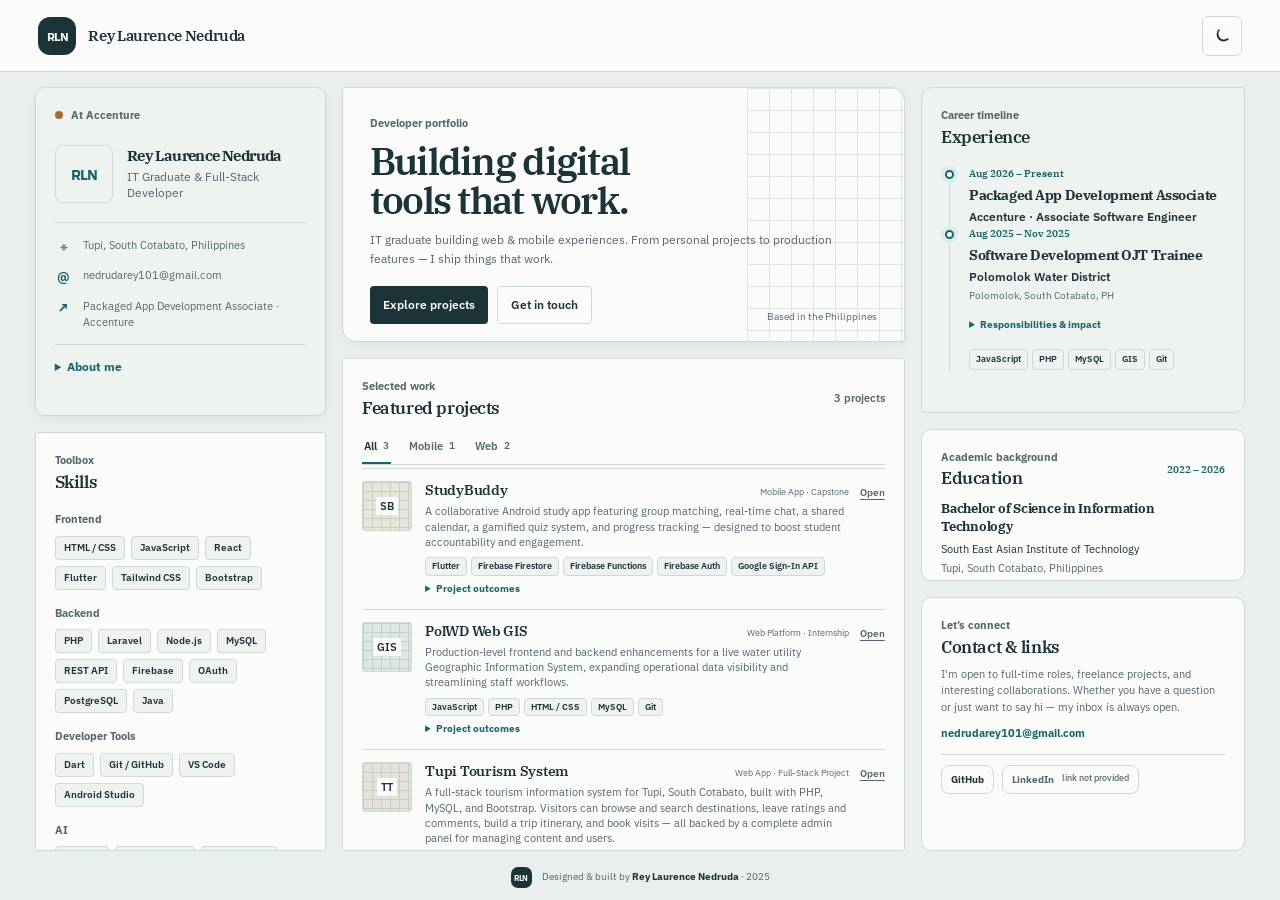
==== commit e10d622f: "Redesign portfolio dashboard and add certificates Co-authored-by: Copilot App <223556219+Copilot@use" ====
--- a/index.html
+++ b/index.html
@@ -4,431 +4,231 @@
     <meta charset="UTF-8" />
     <meta name="viewport" content="width=device-width, initial-scale=1.0" />
     <meta name="description" content="Rey Laurence Nedruda — IT Graduate & Full-Stack Developer specializing in Flutter, Laravel, PHP, and Firebase." />
+    <meta name="theme-color" content="#e9efed" />
     <title>Rey Laurence Nedruda | Developer Portfolio</title>
     <link rel="preconnect" href="https://fonts.googleapis.com" />
     <link rel="preconnect" href="https://fonts.gstatic.com" crossorigin />
-    <link href="https://fonts.googleapis.com/css2?family=Inter:wght@300;400;500;600;700;800;900&family=JetBrains+Mono:wght@400;500&display=swap" rel="stylesheet" />
+    <link href="https://fonts.googleapis.com/css2?family=IBM+Plex+Sans:wght@400;500;600;700&family=IBM+Plex+Serif:wght@500;600;700&display=swap" rel="stylesheet" />
     <link rel="stylesheet" href="styles.css" />
     <link rel="icon" type="image/svg+xml" href="favicon.svg" />
-    <!-- No-flash theme init: runs before paint to avoid flicker -->
     <script>
-        (function() {
+        (function () {
             var saved = localStorage.getItem('theme');
-            var theme = saved === 'dark' || saved === 'light' ? saved : 'light';
-            document.documentElement.setAttribute('data-theme', theme);
+            document.documentElement.setAttribute('data-theme', saved === 'dark' ? 'dark' : 'light');
         })();
     </script>
 </head>
 <body>
-
-<header class="nav" id="nav" role="banner">
-    <nav class="nav__inner">
-        <a href="#hero" class="nav__logo" aria-label="Home">RLN</a>
-
-        <button class="nav__toggle" id="navToggle" aria-label="Toggle menu" aria-expanded="false" aria-controls="navMenu">
-            <span></span><span></span>
-        </button>
-
-        <ul class="nav__menu" id="navMenu" role="list">
-            <li><a href="#about"      class="nav__link" data-section="about">About</a></li>
-            <li><a href="#skills"     class="nav__link" data-section="skills">Skills</a></li>
-            <li><a href="#experience" class="nav__link" data-section="experience">Experience</a></li>
-            <li><a href="#projects"   class="nav__link" data-section="projects">Projects</a></li>
-            <li><a href="#education"  class="nav__link" data-section="education">Education</a></li>
-            <li><a href="#contact"    class="nav__link nav__link--cta" data-section="contact">Contact</a></li>
-        </ul>
-
-        <button class="theme-toggle" id="themeToggle" aria-label="Toggle dark mode">
-            <!-- Moon icon: shown in light mode, clicking switches to dark -->
-            <svg class="icon-moon" viewBox="0 0 24 24" fill="none" stroke="currentColor" stroke-width="2" stroke-linecap="round" stroke-linejoin="round" aria-hidden="true">
-                <path d="M21 12.79A9 9 0 1 1 11.21 3 7 7 0 0 0 21 12.79z"/>
-            </svg>
-            <!-- Sun icon: shown in dark mode, clicking switches to light -->
-            <svg class="icon-sun" viewBox="0 0 24 24" fill="none" stroke="currentColor" stroke-width="2" stroke-linecap="round" stroke-linejoin="round" aria-hidden="true">
-                <circle cx="12" cy="12" r="5"/>
-                <line x1="12" y1="1" x2="12" y2="3"/>
-                <line x1="12" y1="21" x2="12" y2="23"/>
-                <line x1="4.22" y1="4.22" x2="5.64" y2="5.64"/>
-                <line x1="18.36" y1="18.36" x2="19.78" y2="19.78"/>
-                <line x1="1" y1="12" x2="3" y2="12"/>
-                <line x1="21" y1="12" x2="23" y2="12"/>
-                <line x1="4.22" y1="19.78" x2="5.64" y2="18.36"/>
-                <line x1="18.36" y1="5.64" x2="19.78" y2="4.22"/>
-            </svg>
-        </button>
-    </nav>
+<header class="topbar" id="nav">
+    <a href="#hero" class="brand" aria-label="Rey Laurence Nedruda, home">
+        <span class="brand__mark">RLN</span>
+        <span class="brand__name">Rey Laurence Nedruda</span>
+    </a>
+    <button class="theme-toggle" id="themeToggle" aria-label="Switch to dark mode">
+        <svg class="icon-moon" viewBox="0 0 24 24" fill="none" stroke="currentColor" stroke-width="1.8" aria-hidden="true"><path d="M20.5 15.5A8.5 8.5 0 0 1 8.5 3.5 8.5 8.5 0 1 0 20.5 15.5Z"/></svg>
+        <svg class="icon-sun" viewBox="0 0 24 24" fill="none" stroke="currentColor" stroke-width="1.8" aria-hidden="true"><circle cx="12" cy="12" r="4"/><path d="M12 2v2m0 16v2M4.93 4.93l1.42 1.42m11.3 11.3 1.42 1.42M2 12h2m16 0h2M4.93 19.07l1.42-1.42m11.3-11.3 1.42-1.42"/></svg>
+    </button>
 </header>
 
-<main>
-
-    <!-- ── HERO ── -->
-    <section id="hero" class="hero">
-        <div class="hero__top">
-            <span class="hero__tag">Open to Work</span>
-        </div>
-
-        <div class="hero__name-wrap">
-            <h1 class="hero__name">
-                <span class="hero__name-line">Rey Laurence</span>
-                <span class="hero__name-line hero__name-line--outline">Nedruda</span>
-            </h1>
-        </div>
-
-        <div class="hero__bottom">
-            <p class="hero__bio">
-                IT graduate building web & mobile experiences.
-                From personal projects to production features — I ship things that work.
-            </p>
-            <div class="hero__actions">
-                <a href="#projects" class="btn btn--fill">View Work</a>
-                <a href="mailto:nedrudarey101@gmail.com" class="btn btn--outline">Say Hello</a>
-                <a href="mailto:nedrudarey101@gmail.com" class="btn btn--outline">Resume</a>
-            </div>
-        </div>
-
-        <div class="hero__scroll-bar" aria-hidden="true">
-            <div class="hero__scroll-line"></div>
-        </div>
-    </section>
-
-    <!-- ── MARQUEE ── -->
-    <div class="marquee" aria-hidden="true">
-        <div class="marquee__track">
-            <span>Flutter</span><span>·</span>
-            <span>Laravel</span><span>·</span>
-            <span>Firebase</span><span>·</span>
-            <span>PHP</span><span>·</span>
-            <span>JavaScript</span><span>·</span>
-            <span>MySQL</span><span>·</span>
-            <span>GIS</span><span>·</span>
-            <span>Dart</span><span>·</span>
-            <span>React</span><span>·</span>
-            <span>Tailwind</span><span>·</span>
-            <span>Flutter</span><span>·</span>
-            <span>Laravel</span><span>·</span>
-            <span>Firebase</span><span>·</span>
-            <span>PHP</span><span>·</span>
-            <span>JavaScript</span><span>·</span>
-            <span>MySQL</span><span>·</span>
-            <span>GIS</span><span>·</span>
-            <span>Dart</span><span>·</span>
-            <span>React</span><span>·</span>
-            <span>Tailwind</span><span>·</span>
-        </div>
+<main class="dashboard">
+    <aside class="column column--left" aria-label="Profile and skills">
+        <section class="card profile-card" id="about" aria-labelledby="profile-title">
+            <div class="card__eyebrow"><span class="status-dot"></span> At Accenture</div>
+            <div class="profile-card__identity">
+                <div class="avatar" aria-label="Initials RLN">RLN</div>
+                <div>
+                    <h2 id="profile-title">Rey Laurence Nedruda</h2>
+                    <p class="muted">IT Graduate &amp; Full-Stack Developer</p>
+                </div>
+            </div>
+            <div class="profile-card__facts">
+                <div class="fact">
+                    <span class="fact__icon" aria-hidden="true">⌖</span>
+                    <span>Tupi, South Cotabato, Philippines</span>
+                </div>
+                <a class="fact" href="mailto:nedrudarey101@gmail.com">
+                    <span class="fact__icon" aria-hidden="true">@</span>
+                    <span>nedrudarey101@gmail.com</span>
+                </a>
+                <div class="fact">
+                    <span class="fact__icon" aria-hidden="true">↗</span>
+                    <span>Packaged App Development Associate · Accenture</span>
+                </div>
+            </div>
+            <details class="profile-about">
+                <summary>About me</summary>
+                <div class="details-copy">
+                    <p>I'm a recent <strong>Bachelor of Science in Information Technology</strong> graduate from South East Asian Institute of Technology (Tupi, South Cotabato, Philippines). My development journey spans both mobile and web — from building and shipping full applications from the ground up, to engineering production-level features during a hands-on internship.</p>
+                    <p>I care about clean code, meaningful user experiences, and building tools that actually work for the people who use them.</p>
+                </div>
+            </details>
+        </section>
+
+        <section class="card skills-card" id="skills" aria-labelledby="skills-title">
+            <div class="card-heading">
+                <div><p class="eyebrow">Toolbox</p><h2 id="skills-title">Skills</h2></div>
+            </div>
+            <div class="skill-group">
+                <h3>Frontend</h3>
+                <ul class="tags">
+                    <li>HTML / CSS</li><li>JavaScript</li><li>React</li><li>Flutter</li><li>Tailwind CSS</li><li>Bootstrap</li>
+                </ul>
+            </div>
+            <div class="skill-group">
+                <h3>Backend</h3>
+                <ul class="tags">
+                    <li>PHP</li><li>Laravel</li><li>Node.js</li><li>MySQL</li><li>REST API</li><li>Firebase</li><li>OAuth</li><li>PostgreSQL</li><li>Java</li>
+                </ul>
+            </div>
+            <div class="skill-group">
+                <h3>Developer Tools</h3>
+                <ul class="tags"><li>Dart</li><li>Git / GitHub</li><li>VS Code</li><li>Android Studio</li></ul>
+            </div>
+            <div class="skill-group">
+                <h3>AI</h3>
+                <ul class="tags"><li>OpenAI</li><li>Hugging Face</li><li>Claude Code</li></ul>
+            </div>
+        </section>
+    </aside>
+
+    <div class="column column--center">
+        <section class="card hero-card" id="hero" aria-labelledby="hero-title">
+            <div class="hero-card__top">
+                <span class="eyebrow">Developer portfolio</span>
+            </div>
+            <h1 id="hero-title">Building digital<br />tools that work.</h1>
+            <p class="hero-card__summary">IT graduate building web &amp; mobile experiences. From personal projects to production features — I ship things that work.</p>
+            <div class="hero-card__bottom">
+                <div class="hero-card__actions">
+                    <a href="#projects" class="button button--primary">Explore projects</a>
+                    <a href="mailto:nedrudarey101@gmail.com" class="button button--quiet">Get in touch</a>
+                </div>
+                <span class="hero-card__location">Based in the Philippines</span>
+            </div>
+        </section>
+
+        <section class="card projects-card" id="projects" aria-labelledby="projects-title">
+            <div class="card-heading">
+                <div><p class="eyebrow">Selected work</p><h2 id="projects-title">Featured projects</h2></div>
+                <span class="card-heading__note">3 projects</span>
+            </div>
+            <div class="project-tabs" role="tablist" aria-label="Filter featured projects">
+                <button class="project-tab" id="tab-all" type="button" role="tab" aria-selected="true" aria-controls="project-list" tabindex="0" data-project-filter="all">All <span>3</span></button>
+                <button class="project-tab" id="tab-mobile" type="button" role="tab" aria-selected="false" aria-controls="project-list" tabindex="-1" data-project-filter="mobile">Mobile <span>1</span></button>
+                <button class="project-tab" id="tab-web" type="button" role="tab" aria-selected="false" aria-controls="project-list" tabindex="-1" data-project-filter="web">Web <span>2</span></button>
+            </div>
+            <div class="project-list" id="project-list" role="tabpanel" aria-labelledby="tab-all" tabindex="0">
+                <article class="project-item" data-project-kind="mobile">
+                    <div class="project-item__visual project-item__visual--study" aria-hidden="true"><span>SB</span></div>
+                    <div class="project-item__content">
+                        <div class="project-item__title"><h3>StudyBuddy</h3><span>Mobile App · Capstone</span></div>
+                        <p>A collaborative Android study app featuring group matching, real-time chat, a shared calendar, a gamified quiz system, and progress tracking — designed to boost student accountability and engagement.</p>
+                        <ul class="tags tags--project"><li>Flutter</li><li>Firebase Firestore</li><li>Firebase Functions</li><li>Firebase Auth</li><li>Google Sign-In API</li></ul>
+                        <details class="project-details">
+                            <summary>Project outcomes</summary>
+                            <ul><li>5 core modules delivered end-to-end using Agile SDLC</li><li>Gamified quiz engine with points &amp; badges increased user engagement</li><li>Full Android deployment with unit, integration &amp; alpha testing</li></ul>
+                        </details>
+                    </div>
+                    <a class="project-open" href="https://studybuddy-seait.netlify.app/" aria-label="Visit StudyBuddy" target="_blank" rel="noopener noreferrer">Open</a>
+                </article>
+                <article class="project-item" data-project-kind="web">
+                    <div class="project-item__visual project-item__visual--gis" aria-hidden="true"><span>GIS</span></div>
+                    <div class="project-item__content">
+                        <div class="project-item__title"><h3>PolWD Web GIS</h3><span>Web Platform · Internship</span></div>
+                        <p>Production-level frontend and backend enhancements for a live water utility Geographic Information System, expanding operational data visibility and streamlining staff workflows.</p>
+                        <ul class="tags tags--project"><li>JavaScript</li><li>PHP</li><li>HTML / CSS</li><li>MySQL</li><li>Git</li></ul>
+                        <details class="project-details">
+                            <summary>Project outcomes</summary>
+                            <ul><li>Expanded operational data visibility for utility staff</li><li>Reduced staff lookup time through improved interface</li><li>Clean Git history formed the basis of a team-wide training initiative</li></ul>
+                        </details>
+                    </div>
+                    <a class="project-open" href="https://polwd-web-gis.page.gd/" aria-label="Visit PolWD Web GIS" target="_blank" rel="noopener noreferrer">Open</a>
+                </article>
+                <article class="project-item" data-project-kind="web">
+                    <div class="project-item__visual project-item__visual--tourism" aria-hidden="true"><span>TT</span></div>
+                    <div class="project-item__content">
+                        <div class="project-item__title"><h3>Tupi Tourism System</h3><span>Web App · Full-Stack Project</span></div>
+                        <p>A full-stack tourism information system for Tupi, South Cotabato, built with PHP, MySQL, and Bootstrap. Visitors can browse and search destinations, leave ratings and comments, build a trip itinerary, and book visits — all backed by a complete admin panel for managing content and users.</p>
+                        <ul class="tags tags--project"><li>PHP</li><li>MySQL</li><li>PDO</li><li>Bootstrap 5</li><li>Chart.js</li><li>JavaScript</li></ul>
+                        <details class="project-details">
+                            <summary>Project outcomes</summary>
+                            <ul><li>Secure architecture: CSRF protection, PDO prepared statements, bcrypt hashing, and brute-force lockout</li><li>Admin dashboard with Chart.js analytics for activity logs, bookings, and user engagement</li><li>Personalized destination feed driven by user-selected interest preferences</li></ul>
+                        </details>
+                    </div>
+                    <a class="project-open" href="https://tupitourism.rf.gd/tourism-system-main/index.php" aria-label="Visit Tupi Tourism System" target="_blank" rel="noopener noreferrer">Open</a>
+                </article>
+            </div>
+        </section>
     </div>
 
-    <!-- ── ABOUT ── -->
-    <section id="about" class="section">
-        <div class="section__inner">
-            <div class="section__label-row">
-                <span class="section__num">01</span>
-                <span class="section__label">About</span>
-            </div>
-            <div class="about__grid">
-                <h2 class="about__heading reveal">
-                    Building<br />
-                    tools that<br />
-                    <em>actually work</em>
-                </h2>
-                <div class="about__body reveal">
-                    <p>
-                        I'm a recent <strong>Bachelor of Science in Information Technology</strong> graduate from South East Asian Institute of Technology (Tupi, South Cotabato, Philippines). My development journey spans both mobile and web — from building and shipping full applications from the ground up, to engineering production-level features during a hands-on internship.
-                    </p>
-
-                    <p>
-                        I care about clean code, meaningful user experiences, and building tools that actually work for the people who use them.
-                    </p>
-
-                </div>
-            </div>
-        </div>
-    </section>
-
-    <!-- ── SKILLS ── -->
-    <section id="skills" class="section section--alt">
-        <div class="section__inner">
-            <div class="section__label-row">
-                <span class="section__num">02</span>
-                <span class="section__label">Skills</span>
-            </div>
-
-            <h2 class="section__title reveal">Tech Stack</h2>
-
-            <div class="skills__grid">
-                <div class="skill-col reveal">
-                    <h3 class="skill-col__title">Frontend</h3>
-                    <ul class="skill-col__list">
-                        <li>HTML / CSS</li>
-                        <li>JavaScript</li>
-                        <li>React</li>
-                        <li>Flutter</li>
-                        <li>Tailwind CSS</li>
-                        <li>Bootstrap</li>
-                    </ul>
-                </div>
-
-                <div class="skill-col reveal">
-                    <h3 class="skill-col__title">Backend</h3>
-                    <ul class="skill-col__list">
-                        <li>PHP</li>
-                        <li>Laravel</li>
-                        <li>Node.js</li>
-                        <li>MySQL</li>
-                        <li>REST API</li>
-                        <li>Firebase</li>
-                        <li>OAuth</li>
-                        <li>PostgreSQL</li>
-                        <li>Java</li>
-                    </ul>
-                </div>
-
-                <div class="skill-col reveal">
-                    <h3 class="skill-col__title">Developer Tools</h3>
-                    <ul class="skill-col__list">
-                        <li>Dart</li>
-                        <li>Git / GitHub</li>
-                        <li>VS Code</li>
-                        <li>Android Studio</li>
-
-                    </ul>
-                </div>
-
-                <div class="skill-col reveal">
-                    <h3 class="skill-col__title">AI</h3>
-                    <ul class="skill-col__list">
-
-                        <li>OpenAI</li>
-                        <li>Hugging Face</li>
-                        <li>Claude Code</li>
-
-                    </ul>
-                </div>
-            </div>
-        </div>
-    </section>
-
-    <!-- ── EXPERIENCE ── -->
-    <section id="experience" class="section">
-        <div class="section__inner">
-            <div class="section__label-row">
-                <span class="section__num">03</span>
-                <span class="section__label">Experience</span>
-            </div>
-            <h2 class="section__title reveal">Where I've Worked</h2>
-
-            <div class="exp__item reveal">
-                <div class="exp__header">
-                    <div class="exp__meta">
-                        <span class="exp__period">Aug 2025 – Nov 2025</span>
-                        <span class="exp__location">Polomolok, South Cotabato, PH</span>
-                    </div>
-                    <div class="exp__title-row">
-                        <h3 class="exp__role">Software Development OJT Trainee</h3>
-                        <span class="exp__company">Polomolok Water District</span>
-                    </div>
-                </div>
-                <ul class="exp__bullets">
-                    <li>Engineered and shipped new features for the <strong>PolWD Web GIS platform</strong>, improving user accessibility and spatial data interaction for operational staff.</li>
-                    <li>Designed and delivered a <strong>Git &amp; GitHub training</strong> session for non-technical team members, reducing version control errors and improving collaborative workflows.</li>
-                    <li>Performed <strong>elevation profile analysis</strong> and consolidated geospatial data into the project database, directly supporting infrastructure planning.</li>
-                    <li>Adapted rapidly to unfamiliar GIS tooling, maintaining consistent delivery velocity throughout a fast-paced environment.</li>
-                </ul>
-                <div class="exp__tags">
-                    <span>JavaScript</span>
-                    <span>PHP</span>
-                    <span>MySQL</span>
-                    <span>GIS</span>
-                    <span>Git</span>
-                </div>
-            </div>
-        </div>
-    </section>
-
-    <!-- ── PROJECTS ── -->
-    <section id="projects" class="section section--alt">
-        <div class="section__inner">
-            <div class="section__label-row">
-                <span class="section__num">04</span>
-                <span class="section__label">Projects</span>
-            </div>
-            <h2 class="section__title reveal">Things I've Built</h2>
-
-            <div class="projects__list">
-
-                <article class="project reveal">
-                    <a href="https://studybuddy-seait.netlify.app/" class="project-card__link" aria-label="Visit StudyBuddy" target="_blank" rel="noopener noreferrer">
-                        <svg viewBox="0 0 24 24" fill="none" stroke="currentColor" stroke-width="2">
-                            <path d="M18 13v6a2 2 0 0 1-2 2H5a2 2 0 0 1-2-2V8a2 2 0 0 1 2-2h6"/>
-                            <path d="M15 3h6v6"/>
-                            <path d="M10 14 21 3"/>
-                        </svg>
-                    </a>
-                    <div class="project__num">01</div>
-                    <div class="project__body">
-
-                        <div class="project__header">
-                            <h3 class="project__name">StudyBuddy</h3>
-                            <span class="project__type">Mobile App · Capstone</span>
-
-                        </div>
-
-                        <p class="project__summary">
-                            A collaborative Android study app featuring group matching, real-time chat, a shared calendar, a gamified quiz system, and progress tracking — designed to boost student accountability and engagement.
-                        </p>
-                        <ul class="project__outcomes">
-                            <li>5 core modules delivered end-to-end using Agile SDLC</li>
-                            <li>Gamified quiz engine with points &amp; badges increased user engagement</li>
-                            <li>Full Android deployment with unit, integration &amp; alpha testing</li>
+    <aside class="column column--right" aria-label="Experience and links">
+        <section class="card experience-card" id="experience" aria-labelledby="experience-title">
+            <div class="card-heading">
+                <div><p class="eyebrow">Career timeline</p><h2 id="experience-title">Experience</h2></div>
+            </div>
+            <article class="timeline-item">
+                <div class="timeline-item__rail"><span></span></div>
+                <div class="timeline-item__body">
+                    <p class="timeline-item__date">Aug 2026 – Present</p>
+                    <h3>Packaged App Development Associate</h3>
+                    <p class="timeline-item__company">Accenture · Associate Software Engineer</p>
+                </div>
+            </article>
+            <article class="timeline-item">
+                <div class="timeline-item__rail"><span></span></div>
+                <div class="timeline-item__body">
+                    <p class="timeline-item__date">Aug 2025 – Nov 2025</p>
+                    <h3>Software Development OJT Trainee</h3>
+                    <p class="timeline-item__company">Polomolok Water District</p>
+                    <p class="timeline-item__location">Polomolok, South Cotabato, PH</p>
+                    <details class="experience-details">
+                        <summary>Responsibilities &amp; impact</summary>
+                        <ul>
+                            <li>Engineered and shipped new features for the <strong>PolWD Web GIS platform</strong>, improving user accessibility and spatial data interaction for operational staff.</li>
+                            <li>Designed and delivered a <strong>Git &amp; GitHub training</strong> session for non-technical team members, reducing version control errors and improving collaborative workflows.</li>
+                            <li>Performed <strong>elevation profile analysis</strong> and consolidated geospatial data into the project database, directly supporting infrastructure planning.</li>
+                            <li>Adapted rapidly to unfamiliar GIS tooling, maintaining consistent delivery velocity throughout a fast-paced environment.</li>
                         </ul>
-                        <div class="project__tech">
-                            <span>Flutter</span>
-                            <span>Firebase Firestore</span>
-                            <span>Firebase Functions</span>
-                            <span>Firebase Auth</span>
-                            <span>Google Sign-In API</span>
-                        </div>
-                    </div>
-                </article>
-
-                <article class="project reveal">
-                    <a href="https://polwd-web-gis.page.gd/" class="project-card__link" aria-label="Visit StudyBuddy" target="_blank" rel="noopener noreferrer">
-                        <svg viewBox="0 0 24 24" fill="none" stroke="currentColor" stroke-width="2">
-                            <path d="M18 13v6a2 2 0 0 1-2 2H5a2 2 0 0 1-2-2V8a2 2 0 0 1 2-2h6"/>
-                            <path d="M15 3h6v6"/>
-                            <path d="M10 14 21 3"/>
-                        </svg>
-                    </a>
-                    <div class="project__num">02</div>
-                    <div class="project__body">
-                        <div class="project__header">
-                            <h3 class="project__name">PolWD Web GIS</h3>
-                            <span class="project__type">Web Platform · Internship</span>
-                        </div>
-                        <p class="project__summary">
-                            Production-level frontend and backend enhancements for a live water utility Geographic Information System, expanding operational data visibility and streamlining staff workflows.
-                        </p>
-                        <ul class="project__outcomes">
-                            <li>Expanded operational data visibility for utility staff</li>
-                            <li>Reduced staff lookup time through improved interface</li>
-                            <li>Clean Git history formed the basis of a team-wide training initiative</li>
-                        </ul>
-                        <div class="project__tech">
-                            <span>JavaScript</span>
-                            <span>PHP</span>
-                            <span>HTML / CSS</span>
-                            <span>MySQL</span>
-                            <span>Git</span>
-                        </div>
-                    </div>
-                </article>
-                <article class="project reveal">
-                    <a href="https://tupitourism.rf.gd/tourism-system-main/index.php" class="project-card__link" aria-label="Visit Tupi Tourism System" target="_blank" rel="noopener noreferrer">
-                        <svg viewBox="0 0 24 24" fill="none" stroke="currentColor" stroke-width="2">
-                            <path d="M18 13v6a2 2 0 0 1-2 2H5a2 2 0 0 1-2-2V8a2 2 0 0 1 2-2h6"/>
-                            <path d="M15 3h6v6"/>
-                            <path d="M10 14 21 3"/>
-                        </svg>
-                    </a>
-                    <div class="project__num">03</div>
-                    <div class="project__body">
-                        <div class="project__header">
-                            <h3 class="project__name">Tupi Tourism System</h3>
-                            <span class="project__type">Web App · Full-Stack Project</span>
-                        </div>
-                        <p class="project__summary">
-                            A full-stack tourism information system for Tupi, South Cotabato, built with PHP, MySQL, and Bootstrap. Visitors can browse and search destinations, leave ratings and comments, build a trip itinerary, and book visits — all backed by a complete admin panel for managing content and users.
-                        </p>
-                        <ul class="project__outcomes">
-                            <li>Secure architecture: CSRF protection, PDO prepared statements, bcrypt hashing, and brute-force lockout</li>
-                            <li>Admin dashboard with Chart.js analytics for activity logs, bookings, and user engagement</li>
-                            <li>Personalized destination feed driven by user-selected interest preferences</li>
-                        </ul>
-                        <div class="project__tech">
-                            <span>PHP</span>
-                            <span>MySQL</span>
-                            <span>PDO</span>
-                            <span>Bootstrap 5</span>
-                            <span>Chart.js</span>
-                            <span>JavaScript</span>
-                        </div>
-                    </div>
-                </article>
-
-
-            </div>
-
-        </div>
-    </section>
-
-    <!-- ── EDUCATION ── -->
-    <section id="education" class="section">
-        <div class="section__inner">
-            <div class="section__label-row">
-                <span class="section__num">05</span>
-                <span class="section__label">Education</span>
-            </div>
-            <h2 class="section__title reveal">Academic Background</h2>
-
-            <div class="edu reveal">
-                <div class="edu__period">2022 – 2026</div>
-                <div class="edu__body">
-                    <h3 class="edu__degree">Bachelor of Science in Information Technology</h3>
-                    <p class="edu__school">South East Asian Institute of Technology</p>
-                    <p class="edu__location">Tupi, South Cotabato, Philippines</p>
-                </div>
-            </div>
-        </div>
-    </section>
-
-    <!-- ── CONTACT ── -->
-    <section id="contact" class="section section--contact">
-        <div class="section__inner">
-            <div class="section__label-row">
-                <span class="section__num">06</span>
-                <span class="section__label">Contact</span>
-            </div>
-            <div class="contact">
-                <h2 class="contact__heading reveal">
-                    Let's Work<br />
-                    <span class="contact__heading--outline">Together</span>
-                </h2>
-                <div class="contact__body reveal">
-                    <p>I'm open to full-time roles, freelance projects, and interesting collaborations. Whether you have a question or just want to say hi — my inbox is always open.</p>
-                    <a href="mailto:nedrudarey101@gmail.com" class="btn btn--fill btn--lg">
-                        Say Hello
-                        <svg viewBox="0 0 24 24" fill="none" stroke="currentColor" stroke-width="2" aria-hidden="true"><path d="M5 12h14M12 5l7 7-7 7"/></svg>
-                    </a>
-                    <div class="contact__links">
-                        <a href="mailto:nedrudarey101@gmail.com" class="contact__link">
-                            nedrudarey101@gmail.com
-                        </a>
-
-                        <a href="https://github.com/nedruda101" class="contact__link" target="_blank" rel="noopener">GitHub</a>
-                        <a href="#" class="contact__link" target="_blank" rel="noopener">LinkedIn</a>
-                    </div>
-                </div>
-            </div>
-        </div>
-    </section>
-
+                    </details>
+                    <ul class="tags tags--small"><li>JavaScript</li><li>PHP</li><li>MySQL</li><li>GIS</li><li>Git</li></ul>
+                </div>
+            </article>
+        </section>
+
+        <section class="card education-card" id="education" aria-labelledby="education-title">
+            <div class="card-heading">
+                <div><p class="eyebrow">Academic background</p><h2 id="education-title">Education</h2></div>
+                <span class="education-card__date">2022 – 2026</span>
+            </div>
+            <h3>Bachelor of Science in Information Technology</h3>
+            <p>South East Asian Institute of Technology</p>
+            <span class="muted">Tupi, South Cotabato, Philippines</span>
+            <div class="education-credentials" aria-label="Certifications and training placeholders">
+                <span>Technical · 65</span>
+                <span>Non-technical · 23</span>
+            </div>
+            <a class="education-more" href="education.html">Education &amp; certifications</a>
+        </section>
+
+        <section class="card links-card" id="contact" aria-labelledby="contact-title">
+            <div class="card-heading">
+                <div><p class="eyebrow">Let’s connect</p><h2 id="contact-title">Contact &amp; links</h2></div>
+            </div>
+            <p>I'm open to full-time roles, freelance projects, and interesting collaborations. Whether you have a question or just want to say hi — my inbox is always open.</p>
+            <a class="contact-email" href="mailto:nedrudarey101@gmail.com">nedrudarey101@gmail.com</a>
+            <div class="social-links">
+                <a href="https://github.com/nedruda101" target="_blank" rel="noopener noreferrer">GitHub</a>
+                <span class="social-link social-link--unavailable" aria-label="LinkedIn profile link not provided">LinkedIn <span>link not provided</span></span>
+            </div>
+        </section>
+    </aside>
 </main>
 
-<footer class="footer">
-    <div class="footer__inner">
-        <span class="footer__logo">RLN</span>
-        <p class="footer__copy">Designed &amp; built by <strong>Rey Laurence Nedruda</strong> · 2025</p>
-        <div class="footer__socials">
-            <a href="mailto:nedrudarey101@gmail.com" aria-label="Email">Email</a>
-            <a href="https://github.com/nedruda101" target="_blank" rel="noopener" aria-label="GitHub">GitHub</a>
-            <a href="#" target="_blank" rel="noopener" aria-label="LinkedIn">LinkedIn</a>
-        </div>
-    </div>
+<footer class="page-footer">
+    <span>RLN</span>
+    <p>Designed &amp; built by <strong>Rey Laurence Nedruda</strong> · 2025</p>
 </footer>
-
-<button class="back-top" id="backTop" aria-label="Back to top">
-    <svg viewBox="0 0 24 24" fill="none" stroke="currentColor" stroke-width="2.5"><path d="M18 15l-6-6-6 6"/></svg>
-</button>
-
+<button class="back-top" id="backTop" aria-label="Back to top">↑</button>
 <script src="script.js"></script>
 </body>
-</html>+</html>
--- a/styles.css
+++ b/styles.css
@@ -1,1135 +1,585 @@
-/* ============================================================
-   RESET & BASE
-   ============================================================ */
-*, *::before, *::after {
-    box-sizing: border-box;
+*, *::before, *::after { box-sizing: border-box; }
+
+:root {
+    color-scheme: light;
+    --font-sans: 'IBM Plex Sans', sans-serif;
+    --font-display: 'IBM Plex Serif', Georgia, serif;
+    --bg: #e9efed;
+    --surface: #fbfcfa;
+    --surface-solid: #fbfcfa;
+    --surface-soft: #eef3f0;
+    --text: #1c3338;
+    --muted: #52686b;
+    --faint: #586d70;
+    --border: #ced9d5;
+    --accent: #17656b;
+    --accent-soft: #dcebe7;
+    --status: #a76b2f;
+    --map-line: #bfd1c9;
+    --shadow: 0 3px 12px rgba(25, 47, 49, 0.05);
+    --nav-height: 72px;
+    font-family: var(--font-sans);
+    font-synthesis: none;
+    text-rendering: optimizeLegibility;
+}
+
+html[data-theme="dark"] {
+    color-scheme: dark;
+    --bg: #182427;
+    --surface: #243336;
+    --surface-solid: #243336;
+    --surface-soft: #2b3d3f;
+    --text: #edf1ec;
+    --muted: #c0cfca;
+    --faint: #a6b8b2;
+    --border: #3b504f;
+    --accent: #92c2b5;
+    --accent-soft: #314b48;
+    --status: #e4b174;
+    --map-line: #45615a;
+    --shadow: 0 3px 12px rgba(0, 0, 0, 0.14);
+}
+
+html { min-width: 320px; scroll-behavior: smooth; }
+body {
     margin: 0;
-    padding: 0;
-}
-
-html {
-    scroll-behavior: smooth;
-    font-size: 16px;
-}
-
-/* ============================================================
-   THEME TOKENS — Light (default)
-   ============================================================ */
-:root {
-    /* Structural (never change) */
-    --font-sans: 'Inter', -apple-system, BlinkMacSystemFont, sans-serif;
-    --font-mono: 'JetBrains Mono', 'Fira Code', monospace;
-    --nav-h: 64px;
-    --max-w: 1200px;
-    --pad-x: clamp(1.5rem, 5vw, 4rem);
-    --section-y: clamp(5rem, 10vw, 9rem);
-
-    /* Light theme palette — warm off-white base, easy on the eyes */
-    --bg:          #F0F2F5;
-    --bg-alt:      #E8EAED;
-    --bg-nav:      rgba(240,242,245,0.94);
-    --bg-hover:    #D8DCE2;
-    --bg-overlay:  #F0F2F5;
-
-    --text-primary:   #0D1117;
-    --text-secondary: #1F2937;
-    --text-muted:     #374151;
-    --text-faint:     #6B7280;
-
-    --border:         #C9CDD4;
-    --border-strong:  #9CA3AF;
-    --border-faint:   #D9DCE1;
-
-    --scrollbar-track: #E8EAED;
-    --scrollbar-thumb: #9CA3AF;
-
-    /* Selection */
-    --selection-bg:   #0D1117;
-    --selection-text: #F0F2F5;
-
-    /* Focus ring */
-    --focus-ring: #0D1117;
-
-    /* Theme transition */
-    --theme-transition: background 0.3s ease, color 0.3s ease,
-    border-color 0.3s ease, box-shadow 0.3s ease;
-}
-
-/* ============================================================
-   DARK THEME OVERRIDES
-   ============================================================ */
-html[data-theme="dark"] {
-    --bg:          #000000;
-    --bg-alt:      #111111;
-    --bg-nav:      rgba(0,0,0,0.9);
-    --bg-hover:    #1a1a1a;
-    --bg-overlay:  #000000;
-
-    --text-primary:   #ffffff;
-    --text-secondary: #aaaaaa;
-    --text-muted:     #888888;
-    --text-faint:     #444444;
-
-    --border:         #2a2a2a;
-    --border-strong:  #444444;
-    --border-faint:   #1a1a1a;
-
-    --scrollbar-track: #000000;
-    --scrollbar-thumb: #2a2a2a;
-
-    --selection-bg:   #ffffff;
-    --selection-text: #000000;
-
-    --focus-ring: #ffffff;
-}
-
-/* ============================================================
-   BASE STYLES
-   ============================================================ */
-body {
+    min-height: 100vh;
+    min-height: 100dvh;
+    color: var(--text);
+    background: var(--bg);
     font-family: var(--font-sans);
-    background: var(--bg);
-    color: var(--text-secondary);
-    line-height: 1.65;
+    line-height: 1.5;
     -webkit-font-smoothing: antialiased;
-    overflow-x: hidden;
-    transition: var(--theme-transition);
-}
-
+    transition: background 0.25s ease, color 0.25s ease;
+}
+
+a { color: inherit; text-decoration: none; }
+button { font: inherit; }
+button, a, summary { -webkit-tap-highlight-color: transparent; }
 body.nav-open { overflow: hidden; }
-
-::selection {
-    background: var(--selection-bg);
-    color: var(--selection-text);
-}
-
-a { color: inherit; text-decoration: none; }
-ul { list-style: none; }
-img, svg { display: block; }
-
-:focus-visible {
-    outline: 1px solid var(--focus-ring);
-    outline-offset: 3px;
-}
-
-::-webkit-scrollbar { width: 4px; }
-::-webkit-scrollbar-track { background: var(--scrollbar-track); }
-::-webkit-scrollbar-thumb { background: var(--scrollbar-thumb); }
-
-
-/* ============================================================
-   THEME TOGGLE BUTTON
-   ============================================================ */
-.theme-toggle {
+:focus-visible { outline: 3px solid color-mix(in srgb, var(--accent) 60%, transparent); outline-offset: 3px; }
+::selection { color: #fff; background: var(--accent); }
+
+.topbar {
+    height: var(--nav-height);
+    padding: 0 clamp(18px, 3vw, 54px);
+    display: flex;
+    align-items: center;
+    justify-content: space-between;
+    gap: 24px;
+    border-bottom: 1px solid var(--border);
+    background: var(--surface-solid);
+    position: relative;
+    z-index: 5;
+}
+.brand { display: flex; align-items: center; gap: 12px; min-width: 235px; }
+.brand__mark, .page-footer > span {
+    display: grid;
+    place-items: center;
+    width: 38px;
+    height: 38px;
+    border-radius: 12px;
+    color: var(--surface-solid);
+    background: var(--text);
+    font: 700 0.77rem var(--font-sans);
+    letter-spacing: -0.04em;
+}
+.brand__name { font: 600 0.92rem var(--font-display); letter-spacing: -0.025em; }
+.nav-menu { display: flex; list-style: none; align-items: center; gap: 5px; padding: 0; margin: 0; }
+.nav-link {
+    padding: 9px 13px;
+    border-radius: 4px;
+    color: var(--muted);
+    font-size: 0.79rem;
+    font-weight: 600;
+    transition: color 0.18s ease, background 0.18s ease;
+}
+.nav-link:hover, .nav-link.active { color: var(--text); background: transparent; }
+.nav-link.active { box-shadow: inset 0 -2px var(--accent); }
+.theme-toggle, .nav-toggle {
+    width: 40px;
+    height: 40px;
+    display: grid;
+    place-items: center;
+    color: var(--text);
+    background: var(--surface);
+    border: 1px solid var(--border);
+    border-radius: 6px;
+    cursor: pointer;
+    transition: transform 0.2s ease, border-color 0.2s ease;
+}
+.theme-toggle:hover, .nav-toggle:hover { transform: translateY(-2px); border-color: var(--accent); }
+.theme-toggle svg { width: 18px; height: 18px; }
+.icon-sun { display: none; }
+html[data-theme="dark"] .icon-sun { display: block; }
+html[data-theme="dark"] .icon-moon { display: none; }
+.nav-toggle { display: none; }
+
+.dashboard {
+    width: min(100%, 1920px);
+    height: calc(100dvh - var(--nav-height) - 36px);
+    min-height: 0;
+    margin: 0 auto;
+    padding: clamp(14px, 1.65vh, 22px) clamp(16px, 2.7vw, 50px) 13px;
+    display: grid;
+    grid-template-columns: minmax(250px, 0.88fr) minmax(480px, 1.7fr) minmax(285px, 0.98fr);
+    gap: 16px;
+}
+.column { min-width: 0; min-height: 0; display: grid; gap: 16px; }
+.column--left { grid-template-rows: minmax(0, 0.88fr) minmax(0, 1.12fr); }
+.column--center { grid-template-rows: minmax(250px, 0.75fr) minmax(0, 1.45fr); }
+.column--right { grid-template-rows: minmax(0, 1.18fr) minmax(130px, 0.55fr) minmax(0, 0.92fr); }
+.card {
+    min-width: 0;
+    min-height: 0;
+    padding: clamp(17px, 1.5vw, 25px);
+    border: 1px solid var(--border);
+    border-radius: 10px;
+    background: var(--surface);
+    box-shadow: none;
+    overflow: auto;
+    scrollbar-width: thin;
+    scrollbar-color: var(--border) transparent;
+    transition: transform 0.22s ease, box-shadow 0.22s ease, background 0.25s ease;
+}
+.card:hover { box-shadow: var(--shadow); }
+.profile-card, .hero-card { box-shadow: var(--shadow); }
+.profile-card, .experience-card { background-color: var(--surface-soft); }
+.skills-card { border-radius: 3px; }
+.projects-card { border-radius: 3px; }
+.hero-card { border-radius: 3px 14px 3px 14px; }
+.experience-card { border-radius: 12px 3px 12px 3px; }
+.card__eyebrow, .eyebrow {
+    margin: 0;
+    color: var(--muted);
+    font-size: 0.7rem;
+    font-weight: 700;
+    letter-spacing: 0;
+}
+.card__eyebrow { display: flex; align-items: center; gap: 8px; }
+.status-dot { width: 8px; height: 8px; border-radius: 50%; background: var(--status); }
+.profile-card__identity { display: flex; align-items: center; gap: 14px; margin: 21px 0 19px; }
+.avatar {
+    flex: 0 0 58px;
+    width: 58px;
+    height: 58px;
+    display: grid;
+    place-items: center;
+    border: 1px solid var(--border);
+    border-radius: 8px;
+    color: var(--accent);
+    background: var(--surface-soft);
+    font: 700 0.95rem var(--font-sans);
+    letter-spacing: -0.06em;
+}
+.profile-card h2 { margin: 0 0 4px; font: 700 clamp(0.94rem, 1vw, 1.12rem)/1.2 var(--font-display); letter-spacing: -0.04em; }
+.muted { color: var(--muted); }
+.profile-card__identity .muted { margin: 0; font-size: 0.72rem; line-height: 1.4; }
+.profile-card__facts { display: grid; gap: 10px; padding: 14px 0; border-top: 1px solid var(--border); border-bottom: 1px solid var(--border); }
+.fact { display: flex; align-items: flex-start; gap: 10px; color: var(--muted); font-size: 0.7rem; line-height: 1.45; overflow-wrap: anywhere; }
+a.fact:hover { color: var(--accent); }
+.fact__icon { flex: 0 0 18px; color: var(--accent); font-size: 0.88rem; font-weight: 700; text-align: center; }
+details { color: var(--muted); }
+summary { cursor: pointer; user-select: none; }
+summary::marker { color: var(--accent); }
+.profile-about { margin-top: 13px; font-size: 0.72rem; }
+.profile-about summary, .project-details summary, .experience-details summary { color: var(--accent); font-weight: 700; }
+.details-copy { padding-top: 8px; line-height: 1.6; }
+.details-copy p { margin: 0 0 9px; }
+.details-copy strong { color: var(--text); }
+
+.card-heading { display: flex; align-items: center; justify-content: space-between; gap: 12px; margin-bottom: 19px; }
+.card-heading h2 { margin: 4px 0 0; font: 600 clamp(1.05rem, 1.2vw, 1.3rem)/1.15 var(--font-display); letter-spacing: -0.025em; }
+.skill-group + .skill-group { margin-top: 15px; }
+.skill-group h3 { margin: 0 0 8px; color: var(--muted); font-size: 0.68rem; font-weight: 700; }
+.tags { display: flex; flex-wrap: wrap; gap: 6px; padding: 0; margin: 0; list-style: none; }
+.tags li {
+    padding: 5px 8px;
+    border: 1px solid var(--border);
+    border-radius: 4px;
+    color: var(--text);
+    background: var(--surface-soft);
+    font-size: 0.63rem;
+    font-weight: 600;
+    line-height: 1.2;
+}
+
+.hero-card {
+    position: relative;
+    display: flex;
+    flex-direction: column;
+    justify-content: space-between;
+    padding: clamp(21px, 2.1vw, 34px);
+    overflow: hidden;
+    background-color: var(--surface-solid);
+}
+.hero-card::after {
+    content: "";
+    position: absolute;
+    inset: 0 0 0 auto;
+    width: 28%;
+    background-image:
+        linear-gradient(var(--map-line) 1px, transparent 1px),
+        linear-gradient(90deg, var(--map-line) 1px, transparent 1px);
+    background-size: 22px 22px;
+    opacity: 0.5;
+    z-index: 0;
+    pointer-events: none;
+}
+.hero-card > * { position: relative; z-index: 1; }
+.hero-card__top, .hero-card__bottom { display: flex; align-items: center; justify-content: space-between; gap: 16px; position: relative; z-index: 1; }
+.hero-card h1 { max-width: 15ch; margin: 10px 0 9px; font: 600 clamp(2rem, 3vw, 3.6rem)/1.03 var(--font-display); letter-spacing: -0.045em; }
+.hero-card__summary { max-width: 560px; margin: 0; color: var(--muted); font-size: clamp(0.78rem, 0.92vw, 0.92rem); line-height: 1.55; }
+.hero-card__bottom { margin-top: 18px; align-items: flex-end; }
+.hero-card__actions { display: flex; align-items: center; gap: 9px; flex-wrap: wrap; }
+.button { display: inline-flex; align-items: center; gap: 11px; min-height: 38px; padding: 0 13px; border-radius: 4px; font-size: 0.74rem; font-weight: 600; transition: background 0.18s ease, color 0.18s ease; }
+.button:hover { text-decoration: underline; text-underline-offset: 3px; }
+.button--primary { color: var(--surface-solid); background: var(--text); }
+.button--primary:hover { background: var(--accent); }
+.button--quiet { border: 1px solid var(--border); background: transparent; }
+.button--quiet:hover { color: var(--accent); background: var(--surface-soft); }
+.hero-card__location { color: var(--muted); font-size: 0.65rem; white-space: nowrap; }
+
+.projects-card { padding-bottom: 13px; }
+.projects-card .card-heading { margin-bottom: 12px; }
+.card-heading__note { color: var(--muted); font-size: 0.7rem; font-weight: 600; }
+.project-tabs { display: flex; gap: 16px; margin: 0 0 3px; border-bottom: 1px solid var(--border); }
+.project-tab {
+    display: inline-flex;
+    align-items: center;
+    gap: 6px;
+    min-height: 34px;
+    padding: 0 2px;
+    border: 0;
+    border-bottom: 2px solid transparent;
+    color: var(--muted);
+    background: transparent;
+    font-size: 0.7rem;
+    font-weight: 600;
+    cursor: pointer;
+}
+.project-tab span { color: var(--faint); font-size: 0.62rem; }
+.project-tab:hover, .project-tab[aria-selected="true"] { color: var(--text); }
+.project-tab[aria-selected="true"] { border-bottom-color: var(--accent); }
+.project-tab:focus-visible { outline-offset: -3px; }
+.project-list { display: grid; }
+.project-item[hidden] { display: none; }
+.project-item { display: grid; grid-template-columns: 52px minmax(0, 1fr) 25px; gap: 11px; padding: 12px 0; border-top: 1px solid var(--border); }
+.project-item__visual {
+    width: 50px;
+    height: 50px;
     display: flex;
     align-items: center;
     justify-content: center;
-    width: 36px;
-    height: 36px;
-    background: none;
-    border: 1px solid var(--border-strong);
-    border-radius: 2px;
-    color: var(--text-secondary);
-    cursor: pointer;
-    padding: 0;
-    margin-left: 0.75rem;
-    flex-shrink: 0;
-    transition: background 0.2s, border-color 0.2s, color 0.2s;
-}
-
-.theme-toggle:hover {
-    background: var(--bg-hover);
-    border-color: var(--text-primary);
-    color: var(--text-primary);
-}
-
-.theme-toggle svg {
-    width: 16px;
-    height: 16px;
-    display: block;
-    transition: opacity 0.2s;
-}
-
-/* Show correct icon per theme */
-.theme-toggle .icon-sun  { display: block; }
-.theme-toggle .icon-moon { display: none;  }
-
-html[data-theme="dark"] .theme-toggle .icon-sun  { display: none;  }
-html[data-theme="dark"] .theme-toggle .icon-moon { display: block; }
-
-
-/* ============================================================
-   NAV
-   ============================================================ */
-.nav {
-    position: fixed;
-    top: 0; left: 0; right: 0;
-    z-index: 1000;
-    height: var(--nav-h);
-    border-bottom: 1px solid transparent;
-    transition: border-color 0.3s, background 0.3s;
-}
-
-.nav.scrolled {
-    background: var(--bg-nav);
-    backdrop-filter: blur(12px);
-    border-color: var(--border);
-}
-
-.nav__inner {
-    max-width: var(--max-w);
-    margin: 0 auto;
-    padding: 0 var(--pad-x);
-    height: 100%;
-    display: flex;
-    align-items: center;
-    justify-content: space-between;
-}
-
-.nav__logo {
-    font-family: var(--font-mono);
-    font-size: 1.1rem;
-    font-weight: 600;
-    color: var(--text-primary);
-    letter-spacing: 0.05em;
-}
-
-.nav__menu {
-    display: flex;
-    align-items: center;
-    gap: 0.25rem;
-}
-
-.nav__link {
-    font-size: 0.8rem;
-    font-weight: 500;
-    letter-spacing: 0.08em;
-    text-transform: uppercase;
-    color: var(--text-muted);
-    padding: 0.4rem 0.75rem;
-    border-radius: 2px;
-    transition: color 0.2s;
-}
-
-.nav__link:hover,
-.nav__link.active {
-    color: var(--text-primary);
-}
-
-.nav__link--cta {
-    border: 1px solid var(--border-strong);
-    color: var(--text-primary);
-    margin-left: 0.5rem;
-    padding: 0.4rem 1rem;
-    border-radius: 2px;
-    transition: background 0.2s, border-color 0.2s, color 0.2s;
-}
-
-.nav__link--cta:hover {
-    background: var(--text-primary);
-    color: var(--bg);
-    border-color: var(--text-primary);
-}
-
-.nav__toggle {
-    display: none;
-    flex-direction: column;
-    gap: 5px;
-    background: none;
-    border: none;
-    cursor: pointer;
-    padding: 0.5rem;
-}
-
-.nav__toggle span {
-    display: block;
-    width: 22px;
-    height: 1.5px;
-    background: var(--text-primary);
-    transition: transform 0.3s, opacity 0.3s;
-}
-
-.nav__toggle.active span:nth-child(1) { transform: translateY(6.5px) rotate(45deg); }
-.nav__toggle.active span:nth-child(2) { opacity: 0; transform: scaleX(0); }
-
-@media (max-width: 768px) {
-    .nav__toggle { display: flex; }
-
-    .nav__menu {
+    position: relative;
+    overflow: hidden;
+    border: 1px solid var(--border);
+    border-radius: 3px;
+    color: var(--text);
+    background-image:
+        linear-gradient(var(--map-line) 1px, transparent 1px),
+        linear-gradient(90deg, var(--map-line) 1px, transparent 1px);
+    background-size: 9px 9px;
+    font: 600 0.7rem var(--font-sans);
+}
+.project-item__visual span { padding: 2px 4px; background: var(--surface-solid); }
+.project-item__visual--study { background-color: #e7e4d8; }
+.project-item__visual--gis { background-color: #dbe7df; }
+.project-item__visual--tourism { background-color: #e6e2d8; }
+.project-item__content { min-width: 0; }
+.project-item__title { display: flex; align-items: baseline; justify-content: space-between; gap: 8px; }
+.project-item__title h3 { margin: 0; font: 600 0.85rem var(--font-display); letter-spacing: -0.02em; }
+.project-item__title > span { color: var(--muted); font-size: 0.59rem; text-align: right; }
+.project-item__content > p { margin: 5px 0 7px; color: var(--muted); font-size: 0.66rem; line-height: 1.45; }
+.tags--project { gap: 4px; }
+.tags--project li { padding: 3px 6px; font-size: 0.55rem; }
+.project-details { margin-top: 6px; font-size: 0.62rem; }
+.project-details summary { font-size: 0.62rem; }
+.project-details ul, .experience-details ul { display: grid; gap: 4px; padding: 7px 0 0 15px; margin: 0; list-style: disc; line-height: 1.4; }
+.project-open { align-self: start; padding-top: 4px; color: var(--muted); font-size: 0.65rem; font-weight: 600; text-decoration: underline; text-underline-offset: 3px; }
+.project-open:hover { color: var(--accent); }
+
+.timeline-item { display: grid; grid-template-columns: 17px minmax(0, 1fr); gap: 11px; }
+.timeline-item__rail { display: flex; justify-content: center; position: relative; }
+.timeline-item__rail::after { content: ""; position: absolute; top: 11px; bottom: -2px; width: 1px; background: var(--border); }
+.timeline-item__rail span { position: relative; z-index: 1; width: 9px; height: 9px; margin-top: 4px; border: 2px solid var(--accent); border-radius: 50%; background: var(--surface-solid); box-shadow: 0 0 0 4px var(--accent-soft); }
+.timeline-item__date { margin: 0 0 6px; color: var(--accent); font: 600 0.65rem var(--font-display); }
+.timeline-item__body h3 { margin: 0; font: 700 0.88rem/1.3 var(--font-display); letter-spacing: -0.03em; }
+.timeline-item__company { margin: 4px 0 0; font-size: 0.72rem; font-weight: 600; }
+.timeline-item__location { margin: 3px 0 13px; color: var(--muted); font-size: 0.65rem; }
+.experience-details { font-size: 0.64rem; }
+.experience-details summary { margin-bottom: 5px; }
+.experience-details strong { color: var(--text); }
+.tags--small { margin-top: 12px; gap: 4px; }
+.tags--small li { padding: 4px 6px; font-size: 0.55rem; }
+.education-card .card-heading { margin-bottom: 12px; }
+.education-card__date { color: var(--accent); font: 600 0.65rem var(--font-display); white-space: nowrap; }
+.education-card h3 { margin: 0 0 6px; font: 700 0.8rem/1.35 var(--font-display); letter-spacing: -0.02em; }
+.education-card p, .education-card .muted { display: block; margin: 0; font-size: 0.67rem; line-height: 1.5; }
+.education-card p { margin-bottom: 3px; }
+.education-credentials { display: flex; flex-wrap: wrap; gap: 5px; margin-top: 10px; }
+.education-credentials span { padding: 3px 6px; border: 1px dashed var(--border); border-radius: 3px; color: var(--muted); font-size: 0.57rem; }
+.education-more { display: inline-block; margin-top: 8px; color: var(--accent); font-size: 0.62rem; font-weight: 600; text-decoration: underline; text-underline-offset: 3px; }
+.credentials-card { grid-column: 1 / -1; width: min(100%, 1100px); }
+.credentials-card__intro { margin: -4px 0 18px; color: var(--muted); font-size: 0.83rem; }
+.credential-group { padding: 13px 0; border-top: 1px solid var(--border); }
+.credential-group h3 { display: flex; align-items: baseline; gap: 8px; margin: 0 0 10px; color: var(--text); font: 600 0.9rem var(--font-display); }
+.credential-count { color: var(--muted); font: 500 0.7rem var(--font-sans); }
+.certificate-list { display: grid; grid-template-columns: repeat(2, minmax(0, 1fr)); gap: 5px 14px; padding: 0; margin: 0; list-style: none; }
+.certificate-link { width: 100%; padding: 7px 9px; border: 1px solid transparent; border-radius: 3px; color: var(--muted); background: transparent; font: 500 0.73rem/1.45 var(--font-sans); text-align: left; cursor: pointer; overflow-wrap: anywhere; }
+.certificate-link:hover { border-color: var(--border); color: var(--accent); background: var(--surface-soft); }
+.certificate-dialog { width: min(1040px, calc(100vw - 32px)); height: min(850px, calc(100dvh - 32px)); max-width: none; max-height: none; padding: 0; border: 1px solid var(--border); border-radius: 8px; color: var(--text); background: var(--surface-solid); box-shadow: 0 20px 70px rgba(14, 30, 32, 0.28); overflow: hidden; }
+.certificate-dialog[open] { display: flex; flex-direction: column; }
+.certificate-dialog::backdrop { background: rgba(12, 23, 25, 0.68); backdrop-filter: blur(3px); }
+.certificate-dialog__surface { min-width: 0; min-height: 0; display: flex; flex: 1; flex-direction: column; }
+.certificate-dialog__header { min-height: 56px; display: grid; grid-template-columns: auto minmax(0, 1fr) auto auto; align-items: center; gap: 12px; padding: 8px 14px; border-bottom: 1px solid var(--border); }
+.certificate-dialog__header h2 { margin: 0; font: 600 0.92rem/1.3 var(--font-display); text-align: center; overflow-wrap: anywhere; }
+.certificate-dialog__back, .certificate-dialog__close { width: fit-content; min-height: 34px; padding: 6px 9px; border: 1px solid var(--border); border-radius: 3px; color: var(--text); background: var(--surface-solid); font: 600 0.73rem var(--font-sans); cursor: pointer; }
+.certificate-dialog__back:hover, .certificate-dialog__close:hover { border-color: var(--accent); color: var(--accent); }
+.certificate-dialog__open { color: var(--accent); font-size: 0.72rem; font-weight: 600; text-decoration: underline; text-underline-offset: 3px; white-space: nowrap; }
+.certificate-dialog__close { justify-self: end; width: 34px; padding: 0; font-size: 1.3rem; }
+.certificate-dialog__viewer { width: 100%; min-height: 0; flex: 1; border: 0; background: var(--surface-soft); }
+.links-card .card-heading { margin-bottom: 9px; }
+.links-card > p { margin: 0 0 10px; color: var(--muted); font-size: 0.68rem; line-height: 1.5; }
+.contact-email { display: flex; align-items: center; justify-content: space-between; gap: 10px; color: var(--accent); font-size: 0.69rem; font-weight: 700; overflow-wrap: anywhere; }
+.social-links { display: flex; gap: 8px; margin-top: 12px; padding-top: 10px; border-top: 1px solid var(--border); }
+.social-links a, .social-link { display: inline-flex; align-items: center; gap: 8px; padding: 6px 9px; border: 1px solid var(--border); border-radius: 8px; font-size: 0.63rem; font-weight: 700; transition: border-color .18s ease, color .18s ease; }
+.social-links a:hover { color: var(--accent); border-color: var(--accent); }
+.social-link--unavailable { color: var(--muted); cursor: default; }
+.social-link--unavailable span { font-size: 0.57rem; font-weight: 500; }
+
+.page-footer { min-height: 36px; padding: 0 3vw 10px; display: flex; justify-content: center; align-items: center; gap: 10px; color: var(--muted); }
+.page-footer > span { width: 21px; height: 21px; border-radius: 7px; font-size: 0.52rem; }
+.page-footer__home { width: 21px; height: 21px; display: grid; place-items: center; border-radius: 4px; color: var(--surface-solid); background: var(--text); font: 700 0.52rem var(--font-sans); }
+.page-footer p { margin: 0; font-size: 0.61rem; }
+.page-footer strong { color: var(--text); }
+.back-top { display: none; }
+
+@media (min-width: 1500px) and (min-height: 850px) {
+    .dashboard { padding-top: 20px; padding-bottom: 14px; gap: 19px; }
+    .column { gap: 19px; }
+    .card { padding: 25px; }
+    .hero-card { padding: 31px; }
+    .profile-card__identity { margin: 24px 0 21px; }
+    .profile-card__facts { gap: 12px; }
+    .skill-group + .skill-group { margin-top: 17px; }
+    .project-item { padding: 14px 0; }
+}
+
+@media (max-width: 1050px) {
+    :root { --nav-height: 66px; }
+    .topbar { gap: 12px; }
+    .brand { min-width: 0; }
+    .nav-menu { gap: 0; }
+    .nav-link { padding: 8px 9px; font-size: 0.72rem; }
+    .dashboard { grid-template-columns: minmax(230px, .82fr) minmax(390px, 1.55fr); }
+    .column--right { grid-column: 1 / -1; grid-template-columns: repeat(3, minmax(0, 1fr)); grid-template-rows: minmax(0, auto); }
+    .column--left, .column--center { grid-template-rows: auto auto; }
+    .card { max-height: none; }
+    .dashboard { height: auto; min-height: auto; }
+}
+
+@media (max-width: 720px) {
+    .topbar { padding: 0 16px; }
+    .brand__name { font-size: 0.82rem; }
+    .nav-toggle { display: flex; flex-direction: column; align-items: center; justify-content: center; gap: 5px; margin-left: auto; }
+    .nav-toggle span { width: 17px; height: 2px; border-radius: 2px; background: var(--text); transition: transform .2s ease; }
+    .nav-toggle.active span:first-child { transform: translateY(3.5px) rotate(45deg); }
+    .nav-toggle.active span:last-child { transform: translateY(-3.5px) rotate(-45deg); }
+    .topbar nav { position: absolute; top: calc(var(--nav-height) - 1px); left: 0; right: 0; padding: 0 16px; background: var(--bg); border-bottom: 1px solid var(--border); }
+    .nav-menu { display: none; padding: 8px 0 14px; flex-direction: column; align-items: stretch; }
+    .nav-menu.open { display: flex; }
+    .nav-link { display: block; padding: 11px 12px; font-size: 0.83rem; }
+    .theme-toggle { flex: 0 0 40px; }
+    .dashboard { display: flex; flex-direction: column; padding: 14px 14px 12px; gap: 14px; }
+    .column { display: contents; }
+    .column--left { display: contents; }
+    .column--center { display: contents; }
+    .column--right { display: contents; }
+    .card { padding: 19px; border-radius: 17px; overflow: visible; }
+    .hero-card { min-height: 310px; order: 0; }
+    .profile-card { order: 1; }
+    .projects-card { order: 2; }
+    .skills-card { order: 3; }
+    .experience-card { order: 4; }
+    .education-card { order: 5; }
+    .links-card { order: 6; }
+    .hero-card h1 { font-size: clamp(2.15rem, 9vw, 3.4rem); }
+    .hero-card__bottom { align-items: flex-start; flex-direction: column; }
+    .hero-card__location { align-self: flex-end; }
+    .profile-card__identity { margin: 17px 0; }
+    .project-item { grid-template-columns: 45px minmax(0, 1fr) 25px; gap: 9px; }
+    .project-item__visual { width: 44px; height: 44px; }
+    .project-item__title { align-items: flex-start; flex-direction: column; gap: 2px; }
+    .project-item__title > span { text-align: left; }
+    .project-item__content > p { font-size: 0.7rem; }
+    .page-footer { padding-bottom: 16px; }
+    .back-top {
         position: fixed;
-        inset: 0;
-        background: var(--bg-overlay);
-        flex-direction: column;
-        justify-content: center;
-        gap: 1.5rem;
+        right: 16px;
+        bottom: 16px;
+        z-index: 4;
+        width: 40px;
+        height: 40px;
+        display: grid;
+        place-items: center;
+        border: 1px solid var(--border);
+        border-radius: 12px;
+        color: var(--text);
+        background: var(--surface-solid);
+        box-shadow: var(--shadow);
         opacity: 0;
         pointer-events: none;
-        transition: opacity 0.3s;
+        transition: opacity .2s ease;
     }
-
-    .nav__menu.open {
-        opacity: 1;
-        pointer-events: all;
-    }
-
-    .nav__link {
-        font-size: 1.5rem;
-        letter-spacing: 0.05em;
-    }
-
-    .nav__link--cta { margin: 0; }
-
-    /* Keep toggle visible above mobile menu */
-    .theme-toggle {
-        position: relative;
-        z-index: 1001;
-    }
-}
-
-
-/* ============================================================
-   BUTTONS
-   ============================================================ */
-.btn {
-    display: inline-flex;
-    align-items: center;
-    gap: 0.5rem;
-    font-size: 0.8rem;
-    font-weight: 600;
-    letter-spacing: 0.1em;
-    text-transform: uppercase;
-    padding: 0.75rem 1.75rem;
-    border-radius: 2px;
-    border: 1px solid transparent;
-    cursor: pointer;
-    transition: all 0.2s;
-}
-
-.btn svg { width: 14px; height: 14px; transition: transform 0.2s; }
-.btn:hover svg { transform: translateX(4px); }
-
-.btn--fill {
-    background: var(--text-primary);
-    color: var(--bg);
-    border-color: var(--text-primary);
-}
-
-.btn--fill:hover {
-    background: transparent;
-    color: var(--text-primary);
-}
-
-.btn--outline {
-    background: transparent;
-    color: var(--text-primary);
-    border-color: var(--border-strong);
-}
-
-.btn--outline:hover {
-    border-color: var(--text-primary);
-}
-
-.btn--lg {
-    font-size: 0.875rem;
-    padding: 1rem 2.25rem;
-}
-
-
-/* ============================================================
-   HERO
-   ============================================================ */
-.hero {
-    min-height: 100vh;
-    padding-top: var(--nav-h);
+    .back-top.visible { opacity: 1; pointer-events: auto; }
+}
+
+@media (max-width: 390px) {
+    .brand__name { max-width: 150px; line-height: 1.15; }
+    .hero-card__actions { align-items: stretch; flex-direction: column; }
+    .button { justify-content: space-between; }
+    .project-item { grid-template-columns: minmax(0, 1fr) 25px; }
+    .project-item__visual { display: none; }
+}
+
+@media (min-width: 721px) and (max-height: 850px) {
+    .topbar { height: 60px; }
+    :root { --nav-height: 60px; }
+    .dashboard { min-height: calc(100dvh - var(--nav-height)); padding-top: 11px; padding-bottom: 8px; gap: 11px; }
+    .column { gap: 11px; }
+    .card { padding: 15px; border-radius: 16px; }
+    .hero-card { padding: 20px; }
+    .profile-card__identity { margin: 12px 0; }
+    .profile-card__facts { gap: 7px; padding: 10px 0; }
+    .skill-group + .skill-group { margin-top: 10px; }
+    .card-heading { margin-bottom: 12px; }
+    .project-item { padding: 8px 0; }
+    .project-item__visual { width: 43px; height: 43px; }
+    .project-item__content > p { font-size: 0.61rem; }
+    .tags--project li { font-size: 0.51rem; }
+    .page-footer { min-height: 28px; padding-bottom: 6px; }
+}
+
+@media (prefers-reduced-motion: reduce) {
+    *, *::before, *::after { scroll-behavior: auto !important; transition-duration: .01ms !important; animation-duration: .01ms !important; animation-iteration-count: 1 !important; }
+}
+
+.detail-page {
+    height: auto;
+    min-height: calc(100dvh - var(--nav-height) - 36px);
+    align-content: start;
+    grid-template-columns: minmax(0, 1.25fr) minmax(280px, 0.75fr);
+}
+.detail-page .card { max-height: none; overflow: visible; }
+.detail-page__heading { grid-column: 1 / -1; padding: 7px 0 4px; }
+.detail-page__heading h1 { margin: 5px 0; font: 600 clamp(2rem, 4vw, 3.4rem)/1.08 var(--font-display); letter-spacing: -0.045em; }
+.detail-page__heading > p:last-child { margin: 6px 0 0; color: var(--muted); font-size: 0.9rem; }
+.detail-page .profile-card h1 { margin: 0 0 4px; font: 600 clamp(1.2rem, 1.8vw, 1.7rem)/1.2 var(--font-display); letter-spacing: -0.04em; }
+.profile-page__about { margin-top: 20px; }
+.profile-page__about h2, .detail-skill-group h2, .contact-card--detail h2 { margin: 0 0 12px; color: var(--text); font: 600 1.2rem/1.25 var(--font-display); }
+.profile-page__about p { color: var(--muted); font-size: 0.86rem; line-height: 1.7; }
+.detail-page .experience-card { display: grid; align-content: start; gap: 20px; }
+.timeline-item--past { padding-top: 18px; border-top: 1px solid var(--border); }
+.detail-page--skills { grid-template-columns: repeat(2, minmax(0, 1fr)); }
+.detail-skill-group { align-self: start; }
+.detail-skill-group .tags { gap: 9px; }
+.detail-skill-group .tags li { padding: 8px 11px; font-size: 0.77rem; }
+.detail-page--projects { grid-template-columns: minmax(0, 1fr); }
+.detail-projects-card { overflow: visible !important; }
+.detail-projects-card .project-item { grid-template-columns: 64px minmax(0, 1fr) 34px; gap: 16px; padding: 20px 0; }
+.detail-projects-card .project-item__visual { width: 62px; height: 62px; }
+.detail-projects-card .project-item__title h2 { margin: 0; font: 600 1rem var(--font-display); }
+.detail-projects-card .project-item__content > p { font-size: 0.82rem; line-height: 1.6; }
+.detail-projects-card .project__outcomes { display: grid; gap: 5px; padding-left: 18px; margin: 9px 0; color: var(--muted); font-size: 0.74rem; line-height: 1.5; }
+.detail-projects-card .tags--project li { padding: 5px 8px; font-size: 0.64rem; }
+.detail-projects-card .project-open { font-size: 0.72rem; }
+.detail-page--education {
+    height: calc(100dvh - var(--nav-height) - 36px);
+    min-height: 0;
+    grid-template-columns: minmax(260px, 0.65fr) minmax(0, 1.8fr);
+    grid-template-rows: auto minmax(0, 1fr);
+    align-content: stretch;
+}
+.detail-page--education .detail-page__heading { grid-column: 1 / -1; }
+.education-card--detail { grid-column: 1; width: auto; align-self: start; }
+.credentials-card {
+    grid-column: 2;
+    width: auto;
+    min-height: 0;
+    display: grid;
+    grid-template-columns: repeat(2, minmax(0, 1fr));
+    grid-template-rows: auto auto minmax(0, 1fr);
+    overflow: hidden !important;
+}
+.credentials-card .card-heading,
+.credentials-card__intro { grid-column: 1 / -1; }
+.credentials-card .card-heading { margin-bottom: 10px; }
+.credentials-card__intro { margin-bottom: 10px; }
+.credentials-card > .credential-group {
+    min-width: 0;
+    min-height: 0;
     display: flex;
     flex-direction: column;
-    justify-content: space-between;
-    padding-left: var(--pad-x);
-    padding-right: var(--pad-x);
-    padding-bottom: 3rem;
-    max-width: var(--max-w);
-    margin: 0 auto;
-    width: 100%;
-    position: relative;
-}
-
-.hero__top {
-    display: flex;
-    gap: 1rem;
-    padding-top: 2.5rem;
-    animation: fadeUp 0.8s ease 0.1s both;
-}
-
-.hero__tag {
-    font-family: var(--font-mono);
-    font-size: 0.72rem;
-    letter-spacing: 0.12em;
-    text-transform: uppercase;
-    color: var(--text-muted);
-    border: 1px solid var(--border);
-    padding: 0.3rem 0.75rem;
-    border-radius: 2px;
-}
-
-.hero__name-wrap {
-    flex: 1;
-    display: flex;
-    align-items: center;
-    animation: fadeUp 0.8s ease 0.25s both;
-}
-
-.hero__name {
-    font-size: clamp(3.5rem, 9vw, 8.5rem);
-    font-weight: 900;
-    line-height: 0.92;
-    letter-spacing: -0.04em;
-    color: var(--text-primary);
-    text-transform: uppercase;
-}
-
-.hero__name-line {
-    display: block;
-}
-
-.hero__name-line--outline {
-    -webkit-text-stroke: 1.5px var(--text-primary);
-    color: transparent;
-}
-
-.hero__bottom {
-    display: flex;
-    align-items: flex-end;
-    justify-content: space-between;
-    gap: 3rem;
-    animation: fadeUp 0.8s ease 0.45s both;
-}
-
-.hero__bio {
-    max-width: 420px;
-    font-size: 0.95rem;
-    line-height: 1.75;
-    color: var(--text-secondary);
-}
-
-.hero__actions {
-    display: flex;
-    gap: 0.75rem;
-    flex-shrink: 0;
-}
-
-.hero__scroll-bar {
-    position: absolute;
-    right: var(--pad-x);
-    top: 50%;
-    transform: translateY(-50%);
-    display: flex;
-    flex-direction: column;
-    align-items: center;
-    gap: 0.5rem;
-    animation: fadeUp 1s ease 0.8s both;
-}
-
-.hero__scroll-line {
-    width: 1px;
-    height: 80px;
-    background: linear-gradient(to bottom, transparent, var(--border-strong));
-    animation: scrollPulse 2.5s ease-in-out infinite;
-}
-
-@media (max-width: 640px) {
-    .hero__bottom {
-        flex-direction: column;
-        align-items: flex-start;
+    overflow: hidden;
+}
+.credentials-card > .credential-group h3 { flex: 0 0 auto; }
+.credentials-card .certificate-list {
+    min-height: 0;
+    flex: 1 1 auto;
+    grid-template-columns: repeat(2, minmax(0, 1fr));
+    align-content: start;
+    overflow-y: auto;
+    overscroll-behavior: contain;
+    scrollbar-width: thin;
+    scrollbar-color: var(--border) transparent;
+}
+.contact-card--detail { width: min(100%, 820px); }
+.education-card--detail .card-heading { margin-bottom: 14px; }
+.education-card--detail .card-heading h2 { font-size: clamp(1.3rem, 2.5vw, 2rem); line-height: 1.35; }
+.education-card--detail p, .education-card--detail .muted { font-size: 0.85rem; }
+.contact-card--detail { padding: clamp(22px, 4vw, 42px); }
+.contact-card--detail > p { max-width: 600px; font-size: 0.9rem; line-height: 1.7; }
+.contact-card--detail .contact-email { width: fit-content; margin-top: 22px; font-size: 1rem; }
+.contact-card--detail .social-links { width: 100%; }
+
+@media (max-width: 1050px) {
+    .detail-page { min-height: calc(100dvh - var(--nav-height) - 36px); grid-template-columns: minmax(0, 1fr) minmax(260px, 0.75fr); }
+    .detail-page--skills { grid-template-columns: repeat(2, minmax(0, 1fr)); }
+    .detail-page--projects, .detail-page--contact { grid-template-columns: minmax(0, 1fr); }
+    .detail-page--education {
+        height: calc(100dvh - var(--nav-height) - 36px);
+        min-height: 0;
+        grid-template-columns: minmax(180px, 0.55fr) minmax(0, 1.45fr);
+        grid-template-rows: auto minmax(0, 1fr);
     }
-
-    .hero__scroll-bar { display: none; }
-}
-
-
-/* ============================================================
-   MARQUEE
-   ============================================================ */
-.marquee {
-    border-top: 1px solid var(--border);
-    border-bottom: 1px solid var(--border);
-    overflow: hidden;
-    padding: 0.85rem 0;
-    background: var(--bg-alt);
-}
-
-.marquee__track {
-    display: flex;
-    gap: 2rem;
-    width: max-content;
-    animation: marqueeScroll 28s linear infinite;
-}
-
-.marquee__track span {
-    font-family: var(--font-mono);
-    font-size: 0.72rem;
-    letter-spacing: 0.12em;
-    text-transform: uppercase;
-    color: var(--text-muted);
-    white-space: nowrap;
-}
-
-
-/* ============================================================
-   SECTION BASE
-   ============================================================ */
-.section {
-    padding: var(--section-y) 0;
-    border-top: 1px solid var(--border-faint);
-}
-
-.section--alt {
-    background: var(--bg-alt);
-}
-
-.section--contact {
-    background: var(--bg);
-}
-
-.section__inner {
-    max-width: var(--max-w);
-    margin: 0 auto;
-    padding: 0 var(--pad-x);
-}
-
-.section__label-row {
-    display: flex;
-    align-items: center;
-    gap: 1rem;
-    margin-bottom: 3rem;
-}
-
-.section__num {
-    font-family: var(--font-mono);
-    font-size: 0.7rem;
-    color: var(--text-faint);
-    letter-spacing: 0.1em;
-}
-
-.section__label {
-    font-family: var(--font-mono);
-    font-size: 0.7rem;
-    text-transform: uppercase;
-    letter-spacing: 0.15em;
-    color: var(--text-muted);
-}
-
-.section__title {
-    font-size: clamp(2.2rem, 5vw, 4rem);
-    font-weight: 800;
-    color: var(--text-primary);
-    letter-spacing: -0.03em;
-    line-height: 1.1;
-    margin-bottom: 3.5rem;
-}
-
-
-/* ============================================================
-   REVEAL ANIMATION
-   ============================================================ */
-.reveal {
-    opacity: 0;
-    transform: translateY(28px);
-    transition: opacity 0.7s cubic-bezier(0.4,0,0.2,1),
-    transform 0.7s cubic-bezier(0.4,0,0.2,1);
-}
-
-.reveal.revealed {
-    opacity: 1;
-    transform: translateY(0);
-}
-
-.reveal:nth-child(2) { transition-delay: 0.1s; }
-.reveal:nth-child(3) { transition-delay: 0.2s; }
-.reveal:nth-child(4) { transition-delay: 0.3s; }
-
-
-/* ============================================================
-   ABOUT
-   ============================================================ */
-.about__grid {
-    display: grid;
-    grid-template-columns: 1fr 1fr;
-    gap: 5rem;
-    align-items: start;
-}
-
-@media (max-width: 768px) {
-    .about__grid {
-        grid-template-columns: 1fr;
-        gap: 2.5rem;
+}
+
+@media (max-width: 720px) {
+    .detail-page { display: grid; grid-template-columns: minmax(0, 1fr); gap: 14px; }
+    .detail-page__heading { grid-column: 1; padding: 6px 2px; }
+    .detail-page .card { padding: 19px; }
+    .detail-page--education {
+        height: auto;
+        min-height: calc(100dvh - var(--nav-height) - 36px);
+        grid-template-columns: minmax(0, 1fr);
+        grid-template-rows: auto;
     }
-}
-
-.about__heading {
-    font-size: clamp(2.5rem, 5vw, 4.5rem);
-    font-weight: 800;
-    color: var(--text-primary);
-    line-height: 1.05;
-    letter-spacing: -0.04em;
-}
-
-.about__heading em {
-    font-style: normal;
-    -webkit-text-stroke: 1px var(--text-primary);
-    color: transparent;
-}
-
-.about__body p {
-    font-size: 0.95rem;
-    color: var(--text-secondary);
-    line-height: 1.8;
-    margin-bottom: 1.25rem;
-}
-
-.about__body strong { color: var(--text-primary); }
-
-.about__stats {
-    display: grid;
-    grid-template-columns: 1fr 1fr;
-    gap: 0;
-    margin-top: 2.5rem;
-    border-top: 1px solid var(--border);
-    border-left: 1px solid var(--border);
-}
-
-.about__stat {
-    padding: 1.5rem;
-    border-right: 1px solid var(--border);
-    border-bottom: 1px solid var(--border);
-}
-
-.about__stat-num {
-    display: block;
-    font-size: 2.5rem;
-    font-weight: 800;
-    color: var(--text-primary);
-    line-height: 1;
-    margin-bottom: 0.35rem;
-    font-variant-numeric: tabular-nums;
-}
-
-.about__stat-label {
-    font-size: 0.72rem;
-    color: var(--text-muted);
-    letter-spacing: 0.08em;
-    text-transform: uppercase;
-}
-
-
-/* ============================================================
-   SKILLS
-   ============================================================ */
-.skills__grid {
-    display: grid;
-    grid-template-columns: repeat(4, 1fr);
-    gap: 0;
-    border-top: 1px solid var(--border);
-    border-left: 1px solid var(--border);
-}
-
-@media (max-width: 900px) {
-    .skills__grid { grid-template-columns: repeat(2, 1fr); }
-}
-
-@media (max-width: 480px) {
-    .skills__grid { grid-template-columns: 1fr; }
-}
-
-.skill-col {
-    padding: 2rem 1.75rem;
-    border-right: 1px solid var(--border);
-    border-bottom: 1px solid var(--border);
-}
-
-.skill-col__title {
-    font-size: 0.7rem;
-    letter-spacing: 0.12em;
-    text-transform: uppercase;
-    color: var(--text-muted);
-    margin-bottom: 1.25rem;
-    font-weight: 500;
-}
-
-.skill-col__list li {
-    font-size: 0.9rem;
-    color: var(--text-secondary);
-    padding: 0.4rem 0;
-    border-bottom: 1px solid var(--border-faint);
-    transition: color 0.15s, padding-left 0.2s;
-    cursor: default;
-}
-
-.skill-col__list li:last-child { border-bottom: none; }
-
-.skill-col__list li:hover {
-    color: var(--text-primary);
-    padding-left: 0.5rem;
-}
-
-
-/* ============================================================
-   EXPERIENCE
-   ============================================================ */
-.exp__item {
-    border: 1px solid var(--border);
-    padding: 2.5rem;
-    transition: border-color 0.2s;
-}
-
-.exp__item:hover { border-color: var(--border-strong); }
-
-.exp__header {
-    margin-bottom: 1.75rem;
-}
-
-.exp__meta {
-    display: flex;
-    gap: 2rem;
-    margin-bottom: 0.75rem;
-}
-
-.exp__period {
-    font-family: var(--font-mono);
-    font-size: 0.72rem;
-    color: var(--text-muted);
-    letter-spacing: 0.05em;
-}
-
-.exp__location {
-    font-family: var(--font-mono);
-    font-size: 0.72rem;
-    color: var(--text-faint);
-    letter-spacing: 0.03em;
-}
-
-.exp__title-row {
-    display: flex;
-    align-items: baseline;
-    gap: 1.5rem;
-    flex-wrap: wrap;
-}
-
-.exp__role {
-    font-size: 1.5rem;
-    font-weight: 700;
-    color: var(--text-primary);
-    letter-spacing: -0.02em;
-}
-
-.exp__company {
-    font-size: 0.85rem;
-    color: var(--text-muted);
-}
-
-.exp__bullets {
-    list-style: none;
-    display: flex;
-    flex-direction: column;
-    gap: 0.65rem;
-    margin-bottom: 1.75rem;
-}
-
-.exp__bullets li {
-    position: relative;
-    padding-left: 1.25rem;
-    font-size: 0.9rem;
-    color: var(--text-secondary);
-    line-height: 1.7;
-}
-
-.exp__bullets li::before {
-    content: '—';
-    position: absolute;
-    left: 0;
-    color: var(--text-faint);
-    font-size: 0.8rem;
-}
-
-.exp__bullets strong { color: var(--text-primary); }
-
-.exp__tags {
-    display: flex;
-    flex-wrap: wrap;
-    gap: 0.5rem;
-}
-
-.exp__tags span {
-    font-family: var(--font-mono);
-    font-size: 0.68rem;
-    letter-spacing: 0.1em;
-    text-transform: uppercase;
-    color: var(--text-muted);
-    border: 1px solid var(--border);
-    padding: 0.3rem 0.65rem;
-    border-radius: 2px;
-}
-
-
-/* ============================================================
-   PROJECTS
-   ============================================================ */
-.projects__list {
-    display: flex;
-    flex-direction: column;
-    gap: 0;
-    border-top: 1px solid var(--border);
-}
-
-.project {
-    display: grid;
-    grid-template-columns: 80px 1fr;
-    gap: 0;
-    padding: 2.75rem 0;
-    border-bottom: 1px solid var(--border);
-    transition: background 0.2s;
-}
-
-.project:hover {
-    background: var(--bg-hover);
-    padding-left: 1rem;
-    padding-right: 1rem;
-    margin-left: -1rem;
-    margin-right: -1rem;
-}
-
-.project__num {
-    font-family: var(--font-mono);
-    font-size: 0.72rem;
-    color: var(--text-faint);
-    letter-spacing: 0.08em;
-    padding-top: 0.35rem;
-}
-
-.project__header {
-    display: flex;
-    align-items: baseline;
-    justify-content: space-between;
-    gap: 1rem;
-    margin-bottom: 1rem;
-    flex-wrap: wrap;
-}
-
-.project__name {
-    font-size: 1.75rem;
-    font-weight: 800;
-    color: var(--text-primary);
-    letter-spacing: -0.03em;
-    line-height: 1;
-}
-
-.project__type {
-    font-family: var(--font-mono);
-    font-size: 0.7rem;
-    letter-spacing: 0.1em;
-    color: var(--text-muted);
-    text-transform: uppercase;
-}
-
-.project__summary {
-    font-size: 0.92rem;
-    color: var(--text-secondary);
-    line-height: 1.75;
-    margin-bottom: 1.25rem;
-    max-width: 620px;
-}
-
-.project__outcomes {
-    list-style: none;
-    display: flex;
-    flex-direction: column;
-    gap: 0.4rem;
-    margin-bottom: 1.5rem;
-}
-
-.project__outcomes li {
-    font-size: 0.85rem;
-    color: var(--text-muted);
-    padding-left: 1rem;
-    position: relative;
-}
-
-.project__outcomes li::before {
-    content: '·';
-    position: absolute;
-    left: 0;
-    color: var(--text-faint);
-}
-
-.project__tech {
-    display: flex;
-    flex-wrap: wrap;
-    gap: 0.4rem;
-}
-
-.project-card__link {
-    position: absolute;
-    top: var(--space-8);
-    right: var(--space-8);
-    z-index: 2;
-    display: flex;
-    align-items: center;
-    justify-content: center;
-    width: 36px;
-    height: 36px;
-    border-radius: var(--radius-full);
-    border: 1px solid var(--border);
-    color: var(--text-secondary);
-    transition: all 0.2s;
-}
-
-.project-card__link svg {
-    width: 16px;
-    height: 16px;
-}
-
-.project-card__link:hover {
-    border-color: var(--text-primary);
-    color: var(--text-primary);
-    transform: translateY(-2px) translateX(2px);
-}
-
-.project__tech span {
-    font-family: var(--font-mono);
-    font-size: 0.68rem;
-    letter-spacing: 0.1em;
-    text-transform: uppercase;
-    color: var(--text-muted);
-    border: 1px solid var(--border);
-    padding: 0.25rem 0.6rem;
-    border-radius: 2px;
-}
-
-@media (max-width: 600px) {
-    .project {
-        grid-template-columns: 1fr;
-        gap: 0.5rem;
+    .detail-page--education .credentials-card {
+        grid-column: 1;
+        grid-template-columns: minmax(0, 1fr);
+        grid-template-rows: auto;
+        overflow: visible !important;
     }
-}
-
-
-/* ============================================================
-   EDUCATION
-   ============================================================ */
-.edu {
-    display: grid;
-    grid-template-columns: 180px 1fr;
-    gap: 0;
-    padding: 2.5rem 0;
-    border: 1px solid var(--border);
-}
-
-.edu__period {
-    font-family: var(--font-mono);
-    font-size: 0.75rem;
-    color: var(--text-muted);
-    letter-spacing: 0.05em;
-    padding: 2.5rem 2rem 2.5rem 2.5rem;
-    border-right: 1px solid var(--border);
-    display: flex;
-    align-items: center;
-}
-
-.edu__body {
-    padding: 2.5rem;
-}
-
-.edu__degree {
-    font-size: 1.4rem;
-    font-weight: 700;
-    color: var(--text-primary);
-    letter-spacing: -0.02em;
-    margin-bottom: 0.5rem;
-}
-
-.edu__school {
-    font-size: 0.95rem;
-    color: var(--text-secondary);
-    margin-bottom: 0.25rem;
-}
-
-.edu__location {
-    font-size: 0.82rem;
-    color: var(--text-muted);
-    font-family: var(--font-mono);
-}
-
-@media (max-width: 600px) {
-    .edu { grid-template-columns: 1fr; }
-    .edu__period {
-        padding: 1.5rem;
-        border-right: none;
-        border-bottom: 1px solid var(--border);
-    }
-    .edu__body { padding: 1.5rem; }
-}
-
-
-/* ============================================================
-   CONTACT
-   ============================================================ */
-.contact__heading {
-    font-size: clamp(3rem, 7vw, 7rem);
-    font-weight: 900;
-    color: var(--text-primary);
-    letter-spacing: -0.05em;
-    line-height: 0.95;
-    margin-bottom: 3rem;
-    text-transform: uppercase;
-}
-
-.contact__heading--outline {
-    -webkit-text-stroke: 1.5px var(--text-primary);
-    color: transparent;
-}
-
-.contact__body p {
-    font-size: 1rem;
-    color: var(--text-secondary);
-    line-height: 1.8;
-    max-width: 480px;
-    margin-bottom: 2rem;
-}
-
-.contact__links {
-    display: flex;
-    flex-direction: column;
-    gap: 0.75rem;
-    margin-top: 2.5rem;
-}
-
-.contact__link {
-    font-size: 0.9rem;
-    color: var(--text-muted);
-    transition: color 0.15s, padding-left 0.2s;
-    display: inline-block;
-}
-
-.contact__link:hover {
-    color: var(--text-primary);
-    padding-left: 0.5rem;
-}
-
-
-/* ============================================================
-   FOOTER
-   ============================================================ */
-.footer {
-    border-top: 1px solid var(--border);
-    padding: 1.75rem 0;
-}
-
-.footer__inner {
-    max-width: var(--max-w);
-    margin: 0 auto;
-    padding: 0 var(--pad-x);
-    display: flex;
-    align-items: center;
-    justify-content: space-between;
-    flex-wrap: wrap;
-    gap: 1rem;
-}
-
-.footer__logo {
-    font-family: var(--font-mono);
-    font-size: 0.9rem;
-    font-weight: 600;
-    color: var(--text-primary);
-    letter-spacing: 0.05em;
-}
-
-.footer__copy {
-    font-size: 0.78rem;
-    color: var(--text-muted);
-}
-
-.footer__copy strong { color: var(--text-secondary); }
-
-.footer__socials {
-    display: flex;
-    gap: 1.25rem;
-}
-
-.footer__socials a {
-    font-size: 0.78rem;
-    color: var(--text-muted);
-    letter-spacing: 0.05em;
-    transition: color 0.15s;
-}
-
-.footer__socials a:hover { color: var(--text-primary); }
-
-
-/* ============================================================
-   BACK TO TOP
-   ============================================================ */
-.back-top {
-    position: fixed;
-    bottom: 2rem;
-    right: 2rem;
-    width: 42px;
-    height: 42px;
-    background: var(--bg-alt);
-    border: 1px solid var(--border);
-    color: var(--text-secondary);
-    cursor: pointer;
-    display: flex;
-    align-items: center;
-    justify-content: center;
-    opacity: 0;
-    pointer-events: none;
-    transform: translateY(10px);
-    transition: all 0.25s;
-    z-index: 500;
-    border-radius: 2px;
-}
-
-.back-top svg { width: 16px; height: 16px; }
-
-.back-top.visible {
-    opacity: 1;
-    pointer-events: all;
-    transform: translateY(0);
-}
-
-.back-top:hover {
-    background: var(--text-primary);
-    color: var(--bg);
-    border-color: var(--text-primary);
-}
-
-
-/* ============================================================
-   KEYFRAMES
-   ============================================================ */
-@keyframes fadeUp {
-    from { opacity: 0; transform: translateY(20px); }
-    to   { opacity: 1; transform: translateY(0); }
-}
-
-@keyframes marqueeScroll {
-    from { transform: translateX(0); }
-    to   { transform: translateX(-50%); }
-}
-
-@keyframes scrollPulse {
-    0%, 100% { opacity: 0.3; transform: scaleY(1); }
-    50%       { opacity: 1;   transform: scaleY(1.15); }
-}
-
-
-/* ============================================================
-   REDUCED MOTION
-   ============================================================ */
-@media (prefers-reduced-motion: reduce) {
-    *, *::before, *::after {
-        animation-duration: 0.01ms !important;
-        transition-duration: 0.01ms !important;
-    }
-    html { scroll-behavior: auto; }
-    .reveal { opacity: 1; transform: none; }
-}+    .detail-page--education .credential-group { overflow: visible; }
+    .detail-page--education .certificate-list { grid-template-columns: minmax(0, 1fr); max-height: 42dvh; }
+    .detail-projects-card .project-item { grid-template-columns: 45px minmax(0, 1fr) 28px; gap: 10px; }
+    .detail-projects-card .project-item__visual { width: 44px; height: 44px; }
+    .certificate-list { grid-template-columns: minmax(0, 1fr); }
+    .certificate-dialog { width: calc(100vw - 18px); height: calc(100dvh - 18px); border-radius: 5px; }
+    .certificate-dialog__header { grid-template-columns: auto minmax(0, 1fr) auto 34px; gap: 7px; padding: 7px; }
+    .certificate-dialog__back { padding: 6px 7px; }
+    .certificate-dialog__back span { font-size: 0.65rem; }
+    .certificate-dialog__header h2 { font-size: 0.77rem; }
+    .certificate-dialog__open { font-size: 0.65rem; }
+}
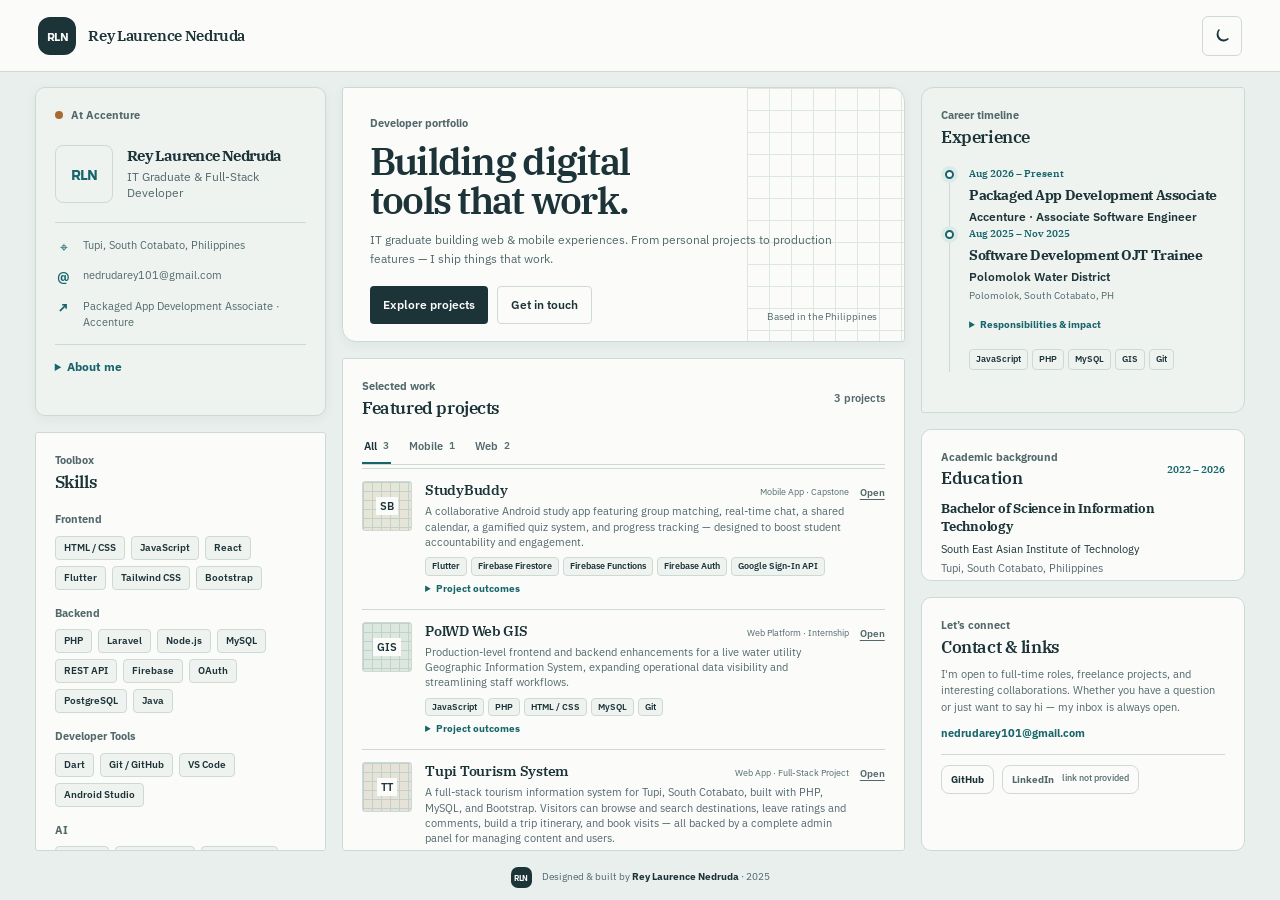
==== commit b255f964: "Keep verified Oracle certificates Co-authored-by: Copilot App <223556219+Copilot@users.noreply.githu" ====
--- a/index.html
+++ b/index.html
@@ -204,8 +204,7 @@
             <p>South East Asian Institute of Technology</p>
             <span class="muted">Tupi, South Cotabato, Philippines</span>
             <div class="education-credentials" aria-label="Certifications and training placeholders">
-                <span>Technical · 65</span>
-                <span>Non-technical · 23</span>
+                <span>Oracle Certifications · 2</span>
             </div>
             <a class="education-more" href="education.html">Education &amp; certifications</a>
         </section>
--- a/styles.css
+++ b/styles.css
@@ -326,8 +326,11 @@
 .credential-group h3 { display: flex; align-items: baseline; gap: 8px; margin: 0 0 10px; color: var(--text); font: 600 0.9rem var(--font-display); }
 .credential-count { color: var(--muted); font: 500 0.7rem var(--font-sans); }
 .certificate-list { display: grid; grid-template-columns: repeat(2, minmax(0, 1fr)); gap: 5px 14px; padding: 0; margin: 0; list-style: none; }
+.certificate-list li { min-width: 0; display: grid; grid-template-columns: minmax(0, 1fr) auto; align-items: center; gap: 8px; }
 .certificate-link { width: 100%; padding: 7px 9px; border: 1px solid transparent; border-radius: 3px; color: var(--muted); background: transparent; font: 500 0.73rem/1.45 var(--font-sans); text-align: left; cursor: pointer; overflow-wrap: anywhere; }
 .certificate-link:hover { border-color: var(--border); color: var(--accent); background: var(--surface-soft); }
+.certificate-verify { padding: 5px 7px; border: 1px solid var(--border); border-radius: 3px; color: var(--accent); font-size: 0.64rem; font-weight: 600; text-decoration: underline; text-underline-offset: 2px; white-space: nowrap; }
+.certificate-verify:hover { border-color: var(--accent); background: var(--surface-soft); }
 .certificate-dialog { width: min(1040px, calc(100vw - 32px)); height: min(850px, calc(100dvh - 32px)); max-width: none; max-height: none; padding: 0; border: 1px solid var(--border); border-radius: 8px; color: var(--text); background: var(--surface-solid); box-shadow: 0 20px 70px rgba(14, 30, 32, 0.28); overflow: hidden; }
 .certificate-dialog[open] { display: flex; flex-direction: column; }
 .certificate-dialog::backdrop { background: rgba(12, 23, 25, 0.68); backdrop-filter: blur(3px); }
@@ -516,6 +519,7 @@
 .credentials-card__intro { grid-column: 1 / -1; }
 .credentials-card .card-heading { margin-bottom: 10px; }
 .credentials-card__intro { margin-bottom: 10px; }
+.credentials-card > .credential-group { grid-column: 1 / -1; }
 .credentials-card > .credential-group {
     min-width: 0;
     min-height: 0;
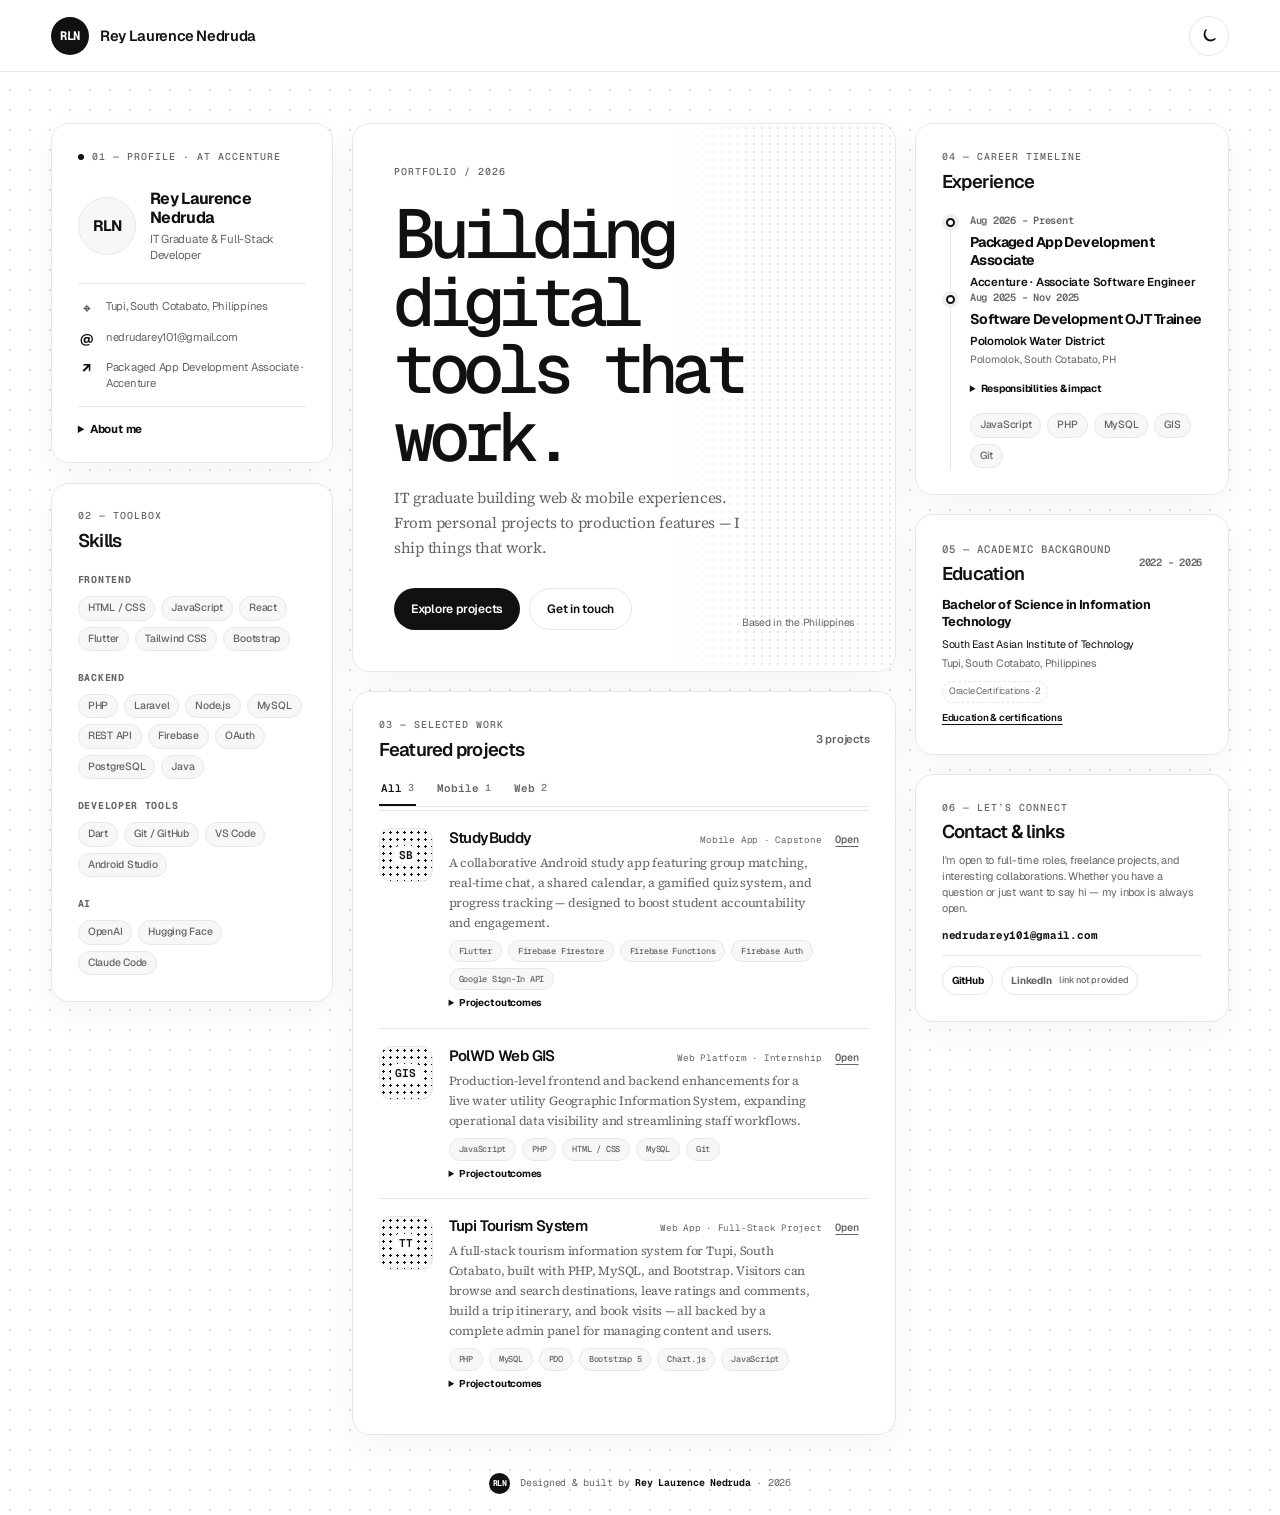
==== commit ba9a92d0: "Refresh portfolio visual design Co-authored-by: Copilot App <223556219+Copilot@users.noreply.github." ====
--- a/index.html
+++ b/index.html
@@ -4,11 +4,11 @@
     <meta charset="UTF-8" />
     <meta name="viewport" content="width=device-width, initial-scale=1.0" />
     <meta name="description" content="Rey Laurence Nedruda — IT Graduate & Full-Stack Developer specializing in Flutter, Laravel, PHP, and Firebase." />
-    <meta name="theme-color" content="#e9efed" />
+    <meta name="theme-color" content="#ffffff" />
     <title>Rey Laurence Nedruda | Developer Portfolio</title>
     <link rel="preconnect" href="https://fonts.googleapis.com" />
     <link rel="preconnect" href="https://fonts.gstatic.com" crossorigin />
-    <link href="https://fonts.googleapis.com/css2?family=IBM+Plex+Sans:wght@400;500;600;700&family=IBM+Plex+Serif:wght@500;600;700&display=swap" rel="stylesheet" />
+    <link href="https://fonts.googleapis.com/css2?family=Geist:wght@400;500;600;700&family=Geist+Mono:wght@400;500;600;700&family=Source+Serif+4:wght@400;600;700&display=swap" rel="stylesheet" />
     <link rel="stylesheet" href="styles.css" />
     <link rel="icon" type="image/svg+xml" href="favicon.svg" />
     <script>
@@ -25,7 +25,7 @@
         <span class="brand__name">Rey Laurence Nedruda</span>
     </a>
     <button class="theme-toggle" id="themeToggle" aria-label="Switch to dark mode">
-        <svg class="icon-moon" viewBox="0 0 24 24" fill="none" stroke="currentColor" stroke-width="1.8" aria-hidden="true"><path d="M20.5 15.5A8.5 8.5 0 0 1 8.5 3.5 8.5 8.5 0 1 0 20.5 15.5Z"/></svg>
+        <svg class="icon-moon" viewBox="0 0 24 24" fill="none" stroke="currentColor" stroke-width="1.8" aria-hidden="true"><path d="M20.5 15.5A8.5 8.5 0 0 1 8.5 3.5A8.5 8.5 0 1 0 20.5 15.5Z"/></svg>
         <svg class="icon-sun" viewBox="0 0 24 24" fill="none" stroke="currentColor" stroke-width="1.8" aria-hidden="true"><circle cx="12" cy="12" r="4"/><path d="M12 2v2m0 16v2M4.93 4.93l1.42 1.42m11.3 11.3 1.42 1.42M2 12h2m16 0h2M4.93 19.07l1.42-1.42m11.3-11.3 1.42-1.42"/></svg>
     </button>
 </header>
@@ -33,7 +33,7 @@
 <main class="dashboard">
     <aside class="column column--left" aria-label="Profile and skills">
         <section class="card profile-card" id="about" aria-labelledby="profile-title">
-            <div class="card__eyebrow"><span class="status-dot"></span> At Accenture</div>
+            <div class="card__eyebrow"><span class="status-dot"></span>01 — profile · at Accenture</div>
             <div class="profile-card__identity">
                 <div class="avatar" aria-label="Initials RLN">RLN</div>
                 <div>
@@ -66,7 +66,7 @@
 
         <section class="card skills-card" id="skills" aria-labelledby="skills-title">
             <div class="card-heading">
-                <div><p class="eyebrow">Toolbox</p><h2 id="skills-title">Skills</h2></div>
+                <div><p class="eyebrow">02 — toolbox</p><h2 id="skills-title">Skills</h2></div>
             </div>
             <div class="skill-group">
                 <h3>Frontend</h3>
@@ -94,7 +94,7 @@
     <div class="column column--center">
         <section class="card hero-card" id="hero" aria-labelledby="hero-title">
             <div class="hero-card__top">
-                <span class="eyebrow">Developer portfolio</span>
+                <span class="eyebrow">Portfolio / 2026</span>
             </div>
             <h1 id="hero-title">Building digital<br />tools that work.</h1>
             <p class="hero-card__summary">IT graduate building web &amp; mobile experiences. From personal projects to production features — I ship things that work.</p>
@@ -109,7 +109,7 @@
 
         <section class="card projects-card" id="projects" aria-labelledby="projects-title">
             <div class="card-heading">
-                <div><p class="eyebrow">Selected work</p><h2 id="projects-title">Featured projects</h2></div>
+                <div><p class="eyebrow">03 — selected work</p><h2 id="projects-title">Featured projects</h2></div>
                 <span class="card-heading__note">3 projects</span>
             </div>
             <div class="project-tabs" role="tablist" aria-label="Filter featured projects">
@@ -164,7 +164,7 @@
     <aside class="column column--right" aria-label="Experience and links">
         <section class="card experience-card" id="experience" aria-labelledby="experience-title">
             <div class="card-heading">
-                <div><p class="eyebrow">Career timeline</p><h2 id="experience-title">Experience</h2></div>
+                <div><p class="eyebrow">04 — career timeline</p><h2 id="experience-title">Experience</h2></div>
             </div>
             <article class="timeline-item">
                 <div class="timeline-item__rail"><span></span></div>
@@ -197,7 +197,7 @@
 
         <section class="card education-card" id="education" aria-labelledby="education-title">
             <div class="card-heading">
-                <div><p class="eyebrow">Academic background</p><h2 id="education-title">Education</h2></div>
+                <div><p class="eyebrow">05 — academic background</p><h2 id="education-title">Education</h2></div>
                 <span class="education-card__date">2022 – 2026</span>
             </div>
             <h3>Bachelor of Science in Information Technology</h3>
@@ -211,7 +211,7 @@
 
         <section class="card links-card" id="contact" aria-labelledby="contact-title">
             <div class="card-heading">
-                <div><p class="eyebrow">Let’s connect</p><h2 id="contact-title">Contact &amp; links</h2></div>
+                <div><p class="eyebrow">06 — let’s connect</p><h2 id="contact-title">Contact &amp; links</h2></div>
             </div>
             <p>I'm open to full-time roles, freelance projects, and interesting collaborations. Whether you have a question or just want to say hi — my inbox is always open.</p>
             <a class="contact-email" href="mailto:nedrudarey101@gmail.com">nedrudarey101@gmail.com</a>
@@ -225,7 +225,7 @@
 
 <footer class="page-footer">
     <span>RLN</span>
-    <p>Designed &amp; built by <strong>Rey Laurence Nedruda</strong> · 2025</p>
+    <p>Designed &amp; built by <strong>Rey Laurence Nedruda</strong> · 2026</p>
 </footer>
 <button class="back-top" id="backTop" aria-label="Back to top">↑</button>
 <script src="script.js"></script>
--- a/styles.css
+++ b/styles.css
@@ -587,3 +587,214 @@
     .certificate-dialog__header h2 { font-size: 0.77rem; }
     .certificate-dialog__open { font-size: 0.65rem; }
 }
+
+/* Bryl minimal design language */
+:root {
+    color-scheme: light;
+    --font-sans: 'Geist', Arial, sans-serif;
+    --font-display: 'Geist Pixel', 'Geist Mono', monospace;
+    --font-mono: 'Geist Mono', monospace;
+    --font-serif: 'Source Serif 4', Georgia, serif;
+    --bg: #fff;
+    --surface: #fff;
+    --surface-solid: #fff;
+    --surface-soft: #f7f7f7;
+    --text: #111;
+    --muted: #656565;
+    --faint: #858585;
+    --border: #e7e7e7;
+    --accent: #111;
+    --accent-soft: #eee;
+    --status: #111;
+    --map-line: #111;
+    --shadow: 0 12px 36px rgba(0, 0, 0, .045);
+}
+
+html[data-theme="dark"] {
+    color-scheme: dark;
+    --bg: #101010;
+    --surface: #171717;
+    --surface-solid: #171717;
+    --surface-soft: #202020;
+    --text: #f5f5f5;
+    --muted: #aaa;
+    --faint: #858585;
+    --border: #303030;
+    --accent: #f5f5f5;
+    --accent-soft: #292929;
+    --status: #f5f5f5;
+    --map-line: #fff;
+    --shadow: 0 12px 36px rgba(0, 0, 0, .2);
+}
+
+html { background: var(--bg); }
+body {
+    background:
+        radial-gradient(circle, color-mix(in srgb, var(--text) 14%, transparent) 1px, transparent 1px) 0 0 / 20px 20px,
+        var(--bg);
+    font-family: var(--font-sans);
+    letter-spacing: -.015em;
+}
+
+.topbar {
+    position: sticky;
+    top: 0;
+    width: 100%;
+    height: var(--nav-height);
+    padding-inline: max(clamp(18px, 4vw, 64px), calc((100vw - 1540px) / 2));
+    border-bottom-color: var(--border);
+    background: color-mix(in srgb, var(--bg) 92%, transparent);
+    backdrop-filter: blur(14px);
+}
+.brand { gap: 11px; }
+.brand__mark, .page-footer > span {
+    border-radius: 50%;
+    color: var(--bg);
+    background: var(--text);
+    font-family: var(--font-mono);
+}
+.brand__name { font-family: var(--font-sans); font-weight: 600; }
+.theme-toggle, .nav-toggle {
+    border-radius: 50%;
+    background: var(--surface);
+}
+
+.dashboard {
+    width: min(100%, 1540px);
+    height: auto;
+    min-height: calc(100dvh - var(--nav-height) - 36px);
+    margin-inline: auto;
+    padding: clamp(22px, 4vw, 56px) clamp(16px, 4vw, 64px) 32px;
+    align-items: start;
+    gap: clamp(14px, 1.5vw, 24px);
+}
+.column { gap: clamp(14px, 1.5vw, 24px); }
+.column--left { grid-template-rows: auto auto; }
+.column--center { grid-template-rows: auto auto; }
+.column--right { grid-template-rows: auto auto auto; }
+.card {
+    min-height: 0;
+    padding: clamp(19px, 2vw, 30px);
+    border: 1px solid var(--border);
+    border-radius: 18px;
+    background: var(--surface);
+    box-shadow: var(--shadow);
+    overflow: visible;
+}
+.card:hover { box-shadow: 0 16px 40px rgba(0, 0, 0, .075); }
+.profile-card, .experience-card { background: var(--surface); }
+.skills-card, .projects-card, .hero-card, .experience-card { border-radius: 18px; }
+.eyebrow, .card__eyebrow {
+    color: var(--muted);
+    font-family: var(--font-mono);
+    font-size: .62rem;
+    font-weight: 500;
+    letter-spacing: .1em;
+    line-height: 1.5;
+    text-transform: uppercase;
+}
+.status-dot { width: 6px; height: 6px; background: var(--text); }
+.profile-card__identity { margin: 24px 0 20px; }
+.avatar { border-radius: 50%; color: var(--text); background: var(--surface-soft); }
+.profile-card h2, .card-heading h2, .timeline-item__body h3, .education-card h3,
+.project-item__title h3, .detail-page__heading h1, .detail-page .profile-card h1 {
+    font-family: var(--font-sans);
+    letter-spacing: -.04em;
+}
+.profile-card h2 { font-size: clamp(1rem, 1.1vw, 1.2rem); }
+.card-heading { margin-bottom: 22px; }
+.card-heading h2 { margin-top: 6px; font-size: clamp(1.15rem, 1.35vw, 1.45rem); }
+.skill-group + .skill-group { margin-top: 20px; }
+.skill-group h3 { font-family: var(--font-mono); font-size: .62rem; letter-spacing: .07em; text-transform: uppercase; }
+.tags { gap: 6px; }
+.tags li {
+    padding: 5px 9px;
+    border-radius: 999px;
+    color: var(--muted);
+    background: var(--surface-soft);
+    font-size: .65rem;
+    font-weight: 500;
+}
+
+.hero-card {
+    min-height: 315px;
+    padding: clamp(24px, 3.2vw, 48px);
+    border-color: var(--border);
+    background: var(--surface);
+}
+.hero-card::after {
+    inset: 0 0 0 auto;
+    width: 43%;
+    background-image: radial-gradient(circle, var(--text) 1px, transparent 1.4px);
+    background-size: 8px 8px;
+    opacity: .11;
+    mask-image: linear-gradient(90deg, transparent, #000 45%);
+}
+.hero-card h1 {
+    max-width: 12ch;
+    margin-block: 20px 14px;
+    font: 500 clamp(2.6rem, 5.4vw, 5.2rem)/.98 var(--font-display);
+    letter-spacing: -.09em;
+}
+.hero-card__summary {
+    max-width: 45ch;
+    font-family: var(--font-serif);
+    font-size: clamp(.95rem, 1.1vw, 1.08rem);
+    line-height: 1.65;
+}
+.hero-card__bottom { margin-top: 28px; }
+.button { min-height: 42px; padding-inline: 17px; border-radius: 999px; font-size: .75rem; }
+.button--primary { color: var(--bg); background: var(--text); }
+.button--quiet { border-radius: 999px; }
+.project-tabs { gap: 19px; }
+.project-tab { font-family: var(--font-mono); font-size: .68rem; }
+.project-item { grid-template-columns: 56px minmax(0, 1fr) 34px; gap: 14px; padding: 17px 0; }
+.project-item__visual {
+    width: 54px;
+    height: 54px;
+    border-radius: 12px;
+    background-image: radial-gradient(circle, var(--text) 1px, transparent 1.2px);
+    background-size: 7px 7px;
+}
+.project-item__visual span { border-radius: 4px; font-family: var(--font-mono); }
+.project-item__visual--study, .project-item__visual--gis, .project-item__visual--tourism { background-color: var(--surface-soft); }
+.project-item__title h3 { font-size: .94rem; }
+.project-item__title > span { font-family: var(--font-mono); font-size: .58rem; }
+.project-item__content > p { font-family: var(--font-serif); font-size: .78rem; line-height: 1.6; }
+.tags--project li { font-family: var(--font-mono); font-size: .54rem; }
+.project-open { font-family: var(--font-mono); }
+.timeline-item__date, .education-card__date { color: var(--muted); font-family: var(--font-mono); }
+.timeline-item__rail span { border-color: var(--text); box-shadow: 0 0 0 4px var(--accent-soft); }
+.education-credentials span { border-radius: 999px; }
+.education-more, .contact-email, .project-details summary, .experience-details summary { color: var(--text); }
+.social-links a, .social-link { border-radius: 999px; }
+.contact-email { font-family: var(--font-mono); font-size: .68rem; }
+.page-footer { min-height: 48px; padding-bottom: 16px; }
+.page-footer p { font-family: var(--font-mono); font-size: .62rem; }
+
+.card { animation: fade-up .55s cubic-bezier(.2, .7, .2, 1) both; }
+.column > .card:nth-child(2) { animation-delay: .08s; }
+.column > .card:nth-child(3) { animation-delay: .16s; }
+@keyframes fade-up {
+    from { opacity: 0; transform: translateY(12px); }
+    to { opacity: 1; transform: translateY(0); }
+}
+
+@media (max-width: 1050px) {
+    .dashboard { height: auto; min-height: auto; padding-inline: clamp(16px, 3vw, 34px); }
+    .column--right { grid-template-rows: auto; }
+}
+@media (max-width: 720px) {
+    .topbar { padding-inline: 16px; }
+    .topbar nav { background: var(--surface); }
+    .dashboard { padding: 20px 14px 18px; gap: 14px; }
+    .card { padding: 21px; border-radius: 17px; }
+    .hero-card { min-height: 330px; padding: 24px; }
+    .hero-card h1 { font-size: clamp(2.65rem, 12vw, 4rem); }
+    .hero-card__summary { font-size: .98rem; }
+    .project-item { grid-template-columns: 48px minmax(0, 1fr) 30px; gap: 11px; }
+    .project-item__visual { width: 46px; height: 46px; }
+}
+@media (prefers-reduced-motion: reduce) {
+    .card { animation: none; }
+}
